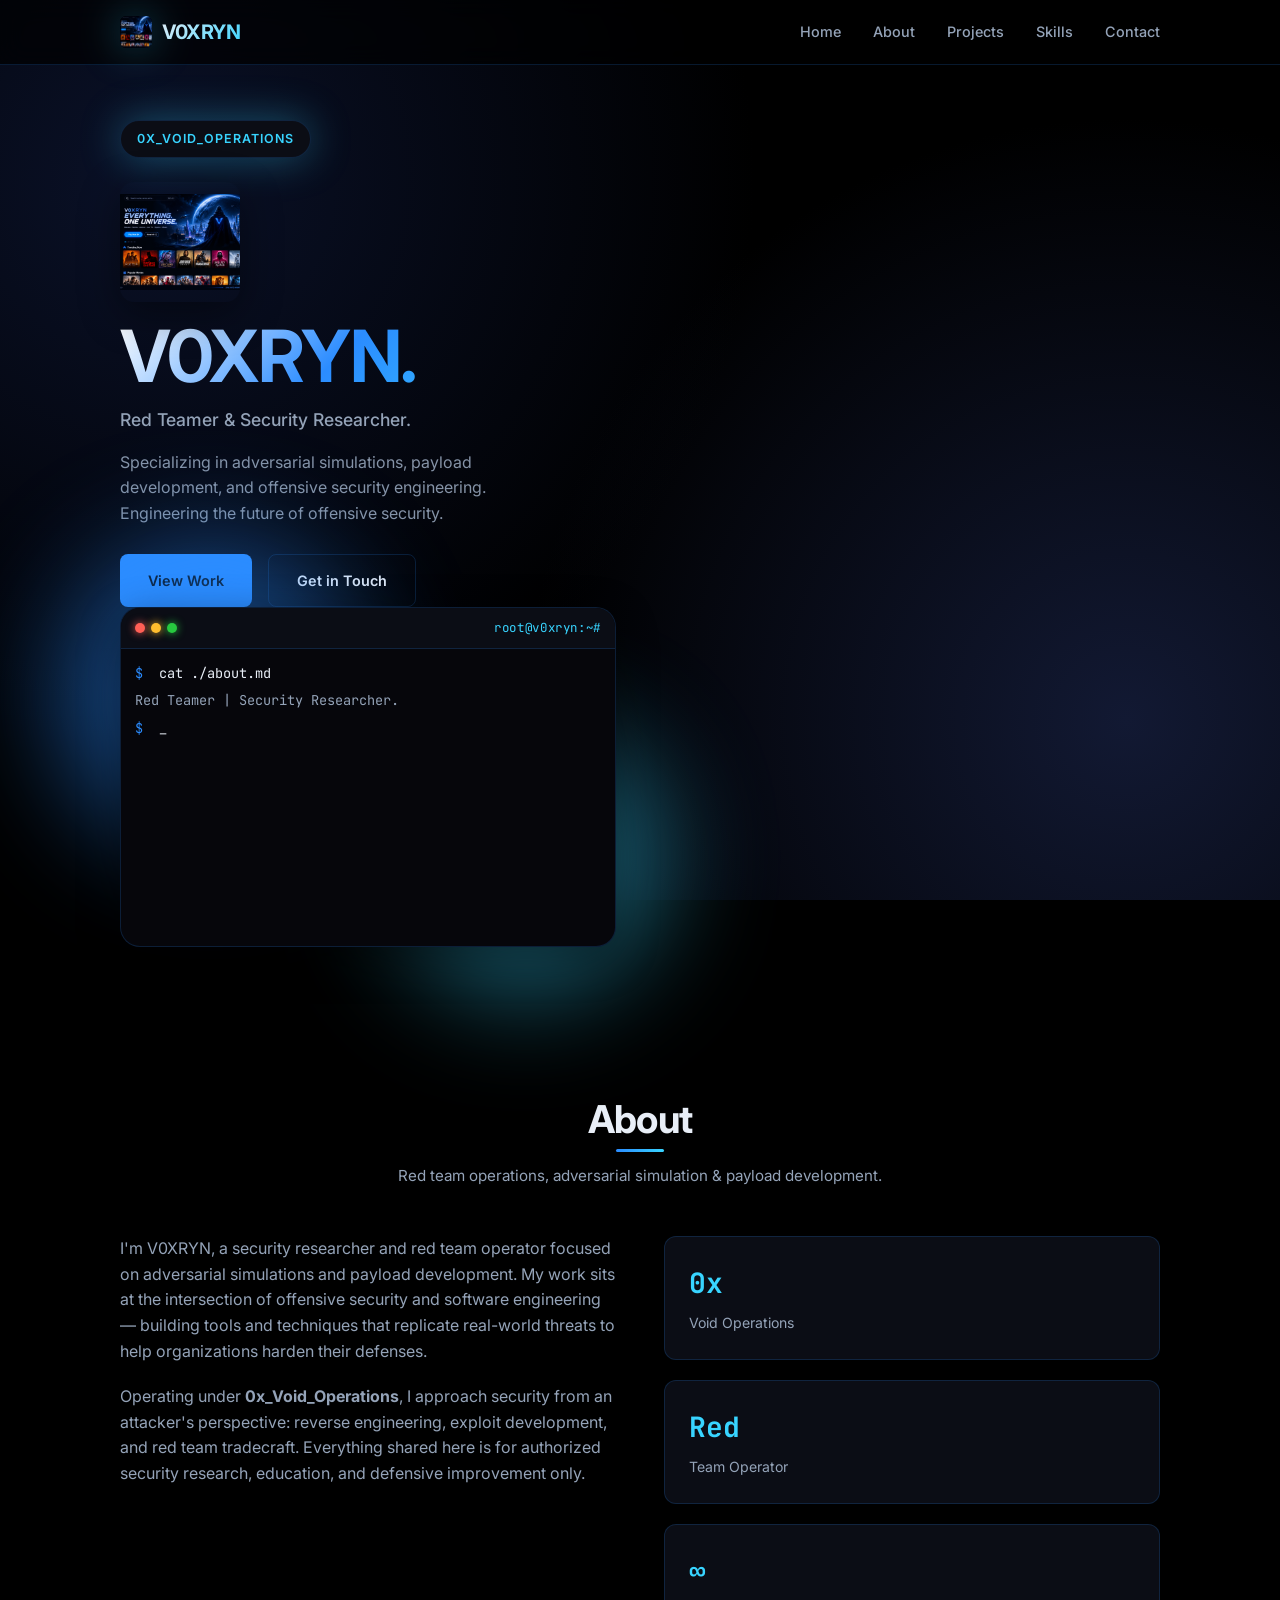
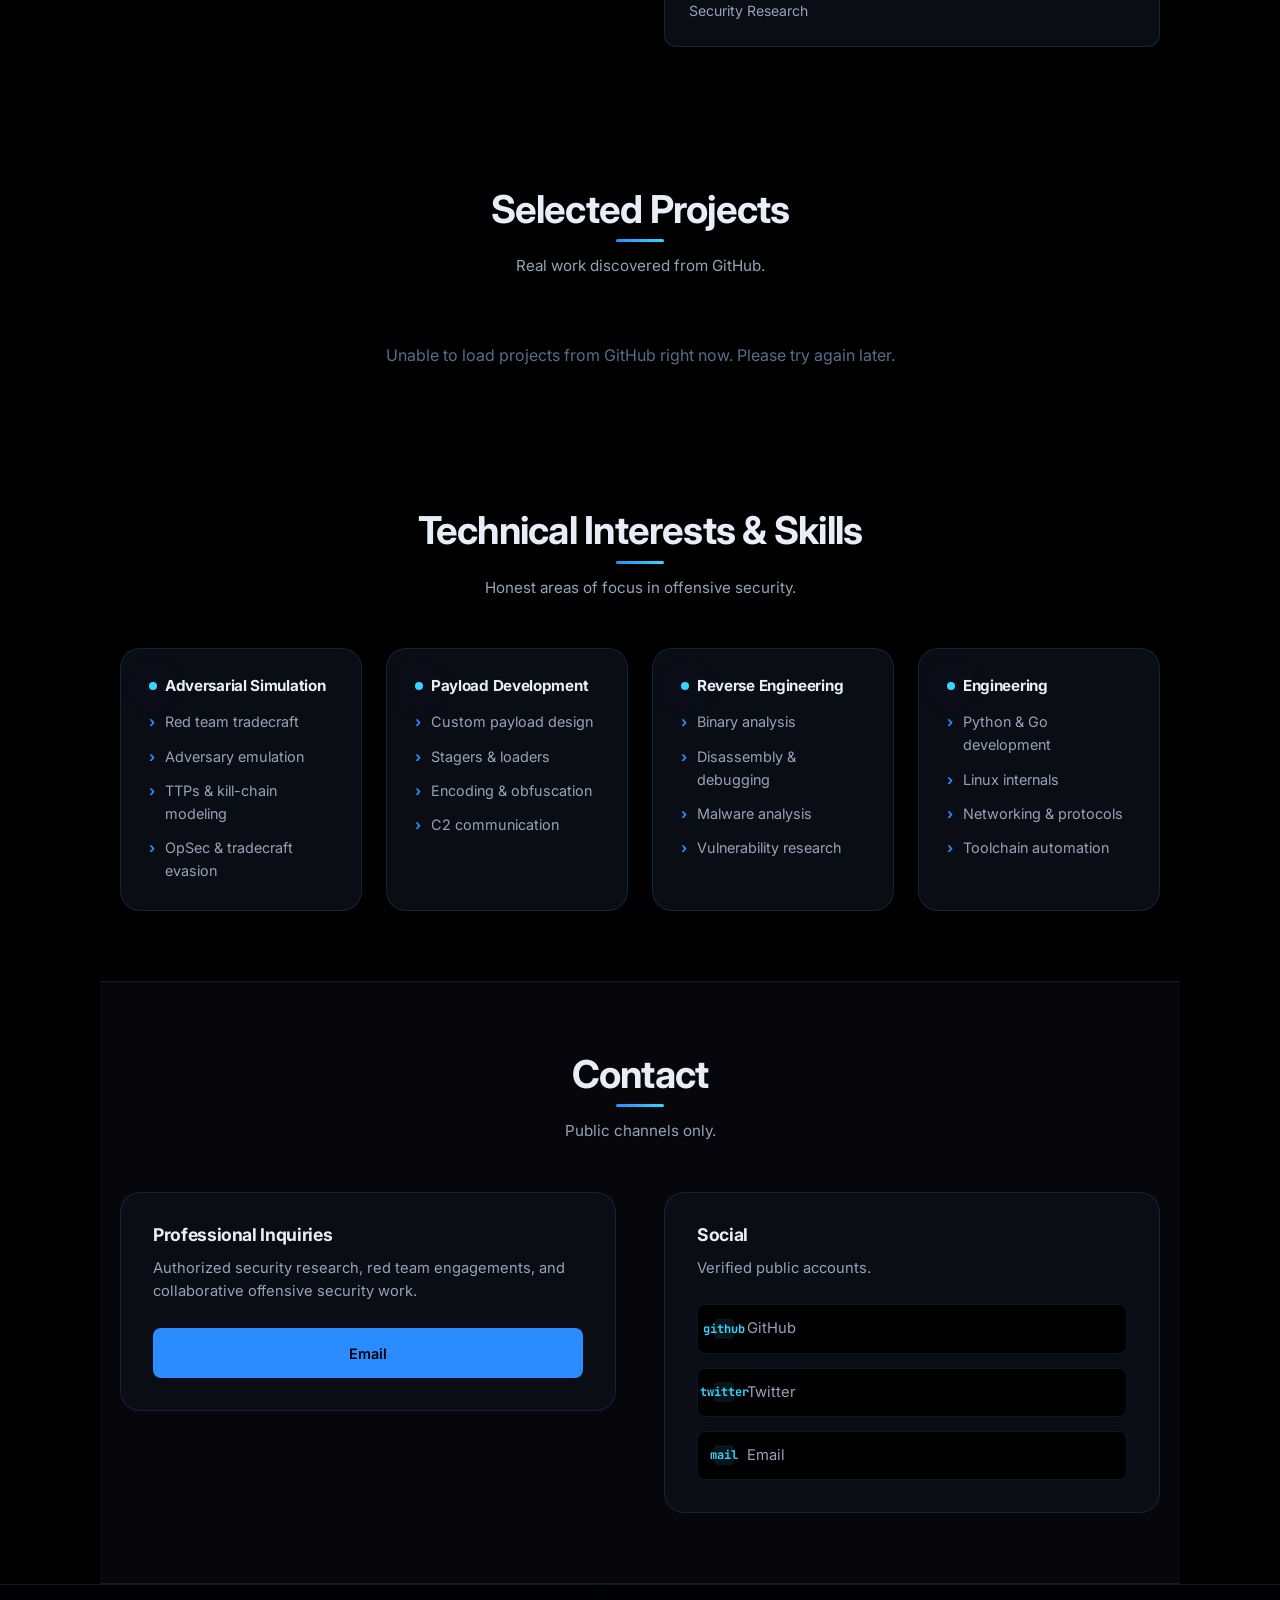
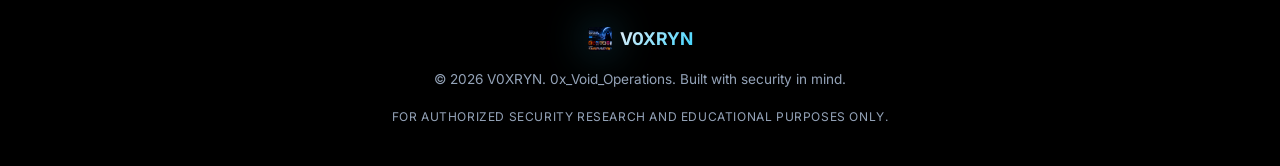
==== index.html @ 348b787f "Build V0XRYN portfolio: premium cyber-inspired personal site - Hero with V0XRYN logo, identity tagli" ====
<!DOCTYPE html>
<html lang="en">
<head>
  <meta charset="UTF-8">
  <meta name="viewport" content="width=device-width, initial-scale=1.0">
  <meta http-equiv="X-UA-Compatible" content="IE=edge">

  <title>V0XRYN | Red Team & Security Research</title>
  <meta name="description" content="V0XRYN — Red Teamer & Security Researcher. Specializing in adversarial simulations, payload development, and offensive security engineering.">
  <meta name="author" content="V0XRYN">
  <meta name="keywords" content="V0XRYN, red team, security research, adversarial simulation, payload development, offensive security, cybersecurity">

  <!-- Open Graph / Social -->
  <meta property="og:type" content="website">
  <meta property="og:url" content="https://v0xryn.github.io/">
  <meta property="og:title" content="V0XRYN | Red Team & Security Research">
  <meta property="og:description" content="Red Teamer & Security Researcher specializing in adversarial simulations, payload development, and offensive security engineering.">
  <meta property="og:image" content="https://v0xryn.github.io/assets/img/og-image.png">
  <meta property="og:image:width" content="1200">
  <meta property="og:image:height" content="630">
  <meta name="twitter:card" content="summary_large_image">
  <meta name="twitter:title" content="V0XRYN | Red Team & Security Research">
  <meta name="twitter:description" content="Red Teamer & Security Researcher specializing in adversarial simulations, payload development, and offensive security engineering.">
  <meta name="twitter:image" content="https://v0xryn.github.io/assets/img/og-image.png">

  <!-- Favicons -->
  <link rel="icon" type="image/png" sizes="32x32" href="assets/img/favicon-32x32.png">
  <link rel="icon" type="image/png" sizes="16x16" href="assets/img/favicon-16x16.png">
  <link rel="icon" type="image/png" sizes="48x48" href="assets/img/favicon-48x48.png">
  <link rel="icon" type="image/png" sizes="96x96" href="assets/img/favicon-96x96.png">
  <link rel="apple-touch-icon" sizes="180x180" href="assets/img/apple-touch-icon.png">
  <link rel="manifest" href="assets/img/site.webmanifest">

  <!-- Fonts: Inter (modern, clean) + JetBrains Mono (tech/monospace) -->
  <link rel="preconnect" href="https://fonts.googleapis.com">
  <link rel="preconnect" href="https://fonts.gstatic.com" crossorigin>
  <link href="https://fonts.googleapis.com/css2?family=Inter:wght@300;400;500;600;700&family=JetBrains+Mono:wght@400;500;700&display=swap" rel="stylesheet">

  <link rel="stylesheet" href="assets/css/style.css">
</head>
<body>

  <!-- Skip to content -->
  <a class="skip-link" href="#content">Skip to content</a>

  <!-- Navigation -->
  <nav class="nav" aria-label="Main navigation">
    <div class="nav-container">
      <a class="nav-brand" href="#" aria-label="V0XRYN home">
        <img src="assets/img/logo.png" alt="V0XRYN" class="nav-logo" width="32" height="32">
        <span class="nav-wordmark">V0XRYN</span>
      </a>
      <button class="nav-toggle" aria-expanded="false" aria-controls="nav-menu" aria-label="Toggle menu">
        <span class="nav-toggle-bar"></span>
        <span class="nav-toggle-bar"></span>
        <span class="nav-toggle-bar"></span>
      </button>
      <ul class="nav-menu" id="nav-menu">
        <li><a class="nav-link" href="#hero">Home</a></li>
        <li><a class="nav-link" href="#about">About</a></li>
        <li><a class="nav-link" href="#projects">Projects</a></li>
        <li><a class="nav-link" href="#skills">Skills</a></li>
        <li><a class="nav-link" href="#contact">Contact</a></li>
      </ul>
    </div>
  </nav>

  <main id="content">

    <!-- Hero -->
    <section class="hero" id="hero" aria-labelledby="hero-title">
      <div class="hero-container">
        <div class="hero-content">
          <div class="hero-badge" aria-live="polite">0x_Void_Operations</div>
          <div class="hero-logo">
            <img src="assets/img/logo.png" alt="V0XRYN brand mark" class="hero-logo-img" width="120" height="120">
          </div>
          <h1 class="hero-title" id="hero-title">V0XRYN.</h1>
          <p class="hero-tagline">Red Teamer &amp; Security Researcher.</p>
          <p class="hero-intro">Specializing in adversarial simulations, payload development, and offensive security engineering. Engineering the future of offensive security.</p>
          <div class="hero-cta">
            <a class="btn btn-primary" href="#projects">View Work</a>
            <a class="btn btn-ghost" href="#contact">Get in Touch</a>
          </div>
        </div>
        <div class="hero-visual">
          <div class="hero-glow hero-glow-1"></div>
          <div class="hero-glow hero-glow-2"></div>
          <div class="hero-terminal">
            <div class="terminal-header">
              <div class="terminal-dots">
                <span class="dot red"></span>
                <span class="dot yellow"></span>
                <span class="dot green"></span>
              </div>
              <div class="terminal-title">root@v0xryn:~#</div>
            </div>
            <div class="terminal-body">
              <div class="terminal-line"><span class="prompt">$</span> <span class="cmd">cat ./about.md</span></div>
              <div class="terminal-line term-type" id="terminal-type"></div>
              <div class="terminal-line"><span class="prompt">$</span> <span class="cmd cursor-blink">_</span></div>
            </div>
          </div>
        </div>
      </div>
    </section>

    <!-- About -->
    <section class="section" id="about" aria-labelledby="about-title">
      <div class="section-container">
        <div class="section-header">
          <h2 class="section-title" id="about-title">About</h2>
          <span class="section-divider"></span>
          <p class="section-sub">Red team operations, adversarial simulation & payload development.</p>
        </div>
        <div class="about-grid">
          <div class="about-text">
            <p>I'm V0XRYN, a security researcher and red team operator focused on adversarial simulations and payload development. My work sits at the intersection of offensive security and software engineering — building tools and techniques that replicate real-world threats to help organizations harden their defenses.</p>
            <p>Operating under <strong>0x_Void_Operations</strong>, I approach security from an attacker's perspective: reverse engineering, exploit development, and red team tradecraft. Everything shared here is for authorized security research, education, and defensive improvement only.</p>
          </div>
          <div class="about-stats">
            <div class="stat">
              <span class="stat-number">0x</span>
              <span class="stat-label">Void Operations</span>
            </div>
            <div class="stat">
              <span class="stat-number">Red</span>
              <span class="stat-label">Team Operator</span>
            </div>
            <div class="stat">
              <span class="stat-number">∞</span>
              <span class="stat-label">Security Research</span>
            </div>
          </div>
        </div>
      </div>
    </section>

    <!-- Projects -->
    <section class="section" id="projects" aria-labelledby="projects-title">
      <div class="section-container">
        <div class="section-header">
          <h2 class="section-title" id="projects-title">Selected Projects</h2>
          <span class="section-divider"></span>
          <p class="section-sub">Real work discovered from GitHub.</p>
        </div>
        <div class="projects-grid" id="projects-grid">
          <!-- Projects injected by JS -->
        </div>
        <p class="projects-note" id="projects-note" style="text-align:center; color:var(--text-muted); margin-top:1rem;">Loading projects from GitHub…</p>
      </div>
    </section>

    <!-- Skills -->
    <section class="section skills-section" id="skills" aria-labelledby="skills-title">
      <div class="section-container">
        <div class="section-header">
          <h2 class="section-title" id="skills-title">Technical Interests & Skills</h2>
          <span class="section-divider"></span>
          <p class="section-sub">Honest areas of focus in offensive security.</p>
        </div>
        <div class="skills-grid">
          <div class="skill-category">
            <h3 class="skill-cat-title">Adversarial Simulation</h3>
            <ul class="skill-list">
              <li>Red team tradecraft</li>
              <li>Adversary emulation</li>
              <li>TTPs &amp; kill-chain modeling</li>
              <li>OpSec &amp; tradecraft evasion</li>
            </ul>
          </div>
          <div class="skill-category">
            <h3 class="skill-cat-title">Payload Development</h3>
            <ul class="skill-list">
              <li>Custom payload design</li>
              <li>Stagers &amp; loaders</li>
              <li>Encoding &amp; obfuscation</li>
              <li>C2 communication</li>
            </ul>
          </div>
          <div class="skill-category">
            <h3 class="skill-cat-title">Reverse Engineering</h3>
            <ul class="skill-list">
              <li>Binary analysis</li>
              <li>Disassembly &amp; debugging</li>
              <li>Malware analysis</li>
              <li>Vulnerability research</li>
            </ul>
          </div>
          <div class="skill-category">
            <h3 class="skill-cat-title">Engineering</h3>
            <ul class="skill-list">
              <li>Python &amp; Go development</li>
              <li>Linux internals</li>
              <li>Networking &amp; protocols</li>
              <li>Toolchain automation</li>
            </ul>
          </div>
        </div>
      </div>
    </section>

    <!-- Contact -->
    <section class="section contact-section" id="contact" aria-labelledby="contact-title">
      <div class="section-container">
        <div class="section-header">
          <h2 class="section-title" id="contact-title">Contact</h2>
          <span class="section-divider"></span>
          <p class="section-sub">Public channels only.</p>
        </div>
        <div class="contact-grid">
          <div class="contact-card">
            <h3 class="contact-card-title">Professional Inquiries</h3>
            <p class="contact-card-text">Authorized security research, red team engagements, and collaborative offensive security work.</p>
            <a class="btn btn-primary contact-btn" href="mailto:v0xryn.null@gmail.com">Email</a>
          </div>
          <div class="contact-card">
            <h3 class="contact-card-title">Social</h3>
            <p class="contact-card-text">Verified public accounts.</p>
            <div class="social-links">
              <a class="social-link" href="https://github.com/V0XRYN" target="_blank" rel="noopener noreferrer" aria-label="GitHub">
                <span class="social-icon">github</span> GitHub
              </a>
              <a class="social-link" href="https://twitter.com/V0XRYN" target="_blank" rel="noopener noreferrer" aria-label="Twitter">
                <span class="social-icon">twitter</span> Twitter
              </a>
              <a class="social-link" href="mailto:v0xryn.null@gmail.com" aria-label="Email">
                <span class="social-icon">mail</span> Email
              </a>
            </div>
          </div>
        </div>
      </div>
    </section>

  </main>

  <footer class="footer" aria-label="Footer">
    <div class="footer-container">
      <div class="footer-brand">
        <img src="assets/img/logo.png" alt="V0XRYN" class="footer-logo" width="24" height="24">
        <span class="footer-wordmark">V0XRYN</span>
      </div>
      <p class="footer-copy">© <span id="year"></span> V0XRYN. 0x_Void_Operations. Built with security in mind.</p>
      <p class="footer-disclaimer" style="font-size:0.75rem; color:var(--text-muted);">For authorized security research and educational purposes only.</p>
    </div>
  </footer>

  <script src="assets/js/main.js"></script>
</body>
</html>
---- assets/css/style.css ----
/* ==========================================================================
   V0XRYN — Portfolio Styles
   Premium cyber-inspired aesthetic
   Palette: #000000, deep navy, #2B8CFF, #38D4FF
   ========================================================================== */

:root {
  --bg: #000000;
  --bg-elevated: #06060b;
  --bg-surface: #0b0d15;
  --navy: #0a1128;
  --navy-light: #121933;
  --blue: #2B8CFF;
  --cyan: #38D4FF;
  --cyan-glow: rgba(56, 212, 255, 0.35);
  --blue-glow: rgba(43, 140, 255, 0.35);
  --text: #e8eef7;
  --text-muted: #94a3b8;
  --text-dim: #5b6b88;
  --border: rgba(43, 140, 255, 0.18);
  --border-dim: rgba(43, 140, 255, 0.08);
  --radius: 12px;
  --radius-lg: 20px;
  --shadow-sm: 0 4px 20px rgba(0,0,0,0.35);
  --shadow-md: 0 12px 40px rgba(0,0,0,0.45);
  --shadow-glow: 0 0 40px var(--cyan-glow);
  --transition: 300ms cubic-bezier(0.23, 1, 0.32, 1);
  --transition-fast: 150ms cubic-bezier(0.23, 1, 0.32, 1);
  --max-width: 1080px;
}

* {
  box-sizing: border-box;
  margin: 0;
  padding: 0;
}

html {
  scroll-behavior: smooth;
  scroll-padding-top: 72px;
}

body {
  background: var(--bg);
  color: var(--text);
  font-family: "Inter", system-ui, -apple-system, sans-serif;
  line-height: 1.6;
  overflow-x: hidden;
  -webkit-font-smoothing: antialiased;
  -moz-osx-font-smoothing: grayscale;
}

/* Skip link */
.skip-link {
  position: absolute;
  top: -10000px;
  left: 0;
  background: var(--blue);
  color: #000;
  padding: 0.5rem 1rem;
  z-index: 9999;
  border-radius: 4px;
  font-weight: 600;
  text-decoration: none;
}
.skip-link:focus {
  top: 1rem;
}

/* Background ambience */
body::before {
  content: "";
  position: fixed;
  inset: 0;
  background: radial-gradient(circle at 12% 20%, var(--navy) 0%, transparent 45%),
              radial-gradient(circle at 88% 80%, var(--navy-light) 0%, transparent 45%);
  z-index: -2;
}

.grid-bg {
  position: fixed;
  inset: 0;
  background-image:
    linear-gradient(var(--border-dim) 1px, transparent 1px),
    linear-gradient(90deg, var(--border-dim) 1px, transparent 1px);
  background-size: 40px 40px;
  opacity: 0.35;
  z-index: -1;
  pointer-events: none;
}

/* Typography */
h1, h2, h3, h4 {
  font-family: "Inter", system-ui, sans-serif;
  font-weight: 700;
  letter-spacing: -0.02em;
  line-height: 1.15;
}

.mono {
  font-family: "JetBrains Mono", ui-monospace, SFMono-Regular, monospace;
}

/* Navigation */
.nav {
  position: fixed;
  top: 0;
  left: 0;
  right: 0;
  z-index: 50;
  background: rgba(0, 0, 0, 0.7);
  backdrop-filter: blur(12px);
  border-bottom: 1px solid var(--border);
}

.nav-container {
  max-width: var(--max-width);
  margin: 0 auto;
  padding: 0 1.25rem;
  display: flex;
  align-items: center;
  justify-content: space-between;
  height: 64px;
}

.nav-brand {
  display: flex;
  align-items: center;
  gap: 0.6rem;
  text-decoration: none;
  color: var(--text);
  font-weight: 700;
  font-size: 1.25rem;
  letter-spacing: -0.03em;
}

.nav-logo {
  width: 32px;
  height: 32px;
  border-radius: 6px;
  box-shadow: var(--shadow-glow);
}

.nav-wordmark {
  background: linear-gradient(135deg, var(--text), var(--cyan));
  -webkit-background-clip: text;
  -webkit-text-fill-color: transparent;
}

.nav-menu {
  display: flex;
  gap: 2rem;
  list-style: none;
}

.nav-link {
  color: var(--text-muted);
  text-decoration: none;
  font-size: 0.9rem;
  font-weight: 500;
  transition: color var(--transition-fast);
  position: relative;
}

.nav-link::after {
  content: "";
  position: absolute;
  bottom: -6px;
  left: 0;
  width: 0;
  height: 2px;
  background: var(--cyan);
  transition: width var(--transition);
  border-radius: 2px;
}

.nav-link:hover {
  color: var(--cyan);
}

.nav-link:hover::after {
  width: 100%;
}

.nav-toggle {
  display: none;
  flex-direction: column;
  gap: 5px;
  background: none;
  border: none;
  cursor: pointer;
  padding: 0.4rem;
}

.nav-toggle-bar {
  width: 22px;
  height: 2px;
  background: var(--text);
  border-radius: 2px;
  transition: transform var(--transition-fast), opacity var(--transition-fast);
}

/* Hero */
.hero {
  position: relative;
  padding: 120px 1.25rem 80px;
  max-width: var(--max-width);
  margin: 0 auto;
  display: grid;
  grid-template-columns: 1fr 1fr;
  gap: 3rem;
  align-items: center;
}

.hero-badge {
  display: inline-flex;
  align-items: center;
  gap: 0.5rem;
  padding: 0.5rem 1rem;
  background: var(--bg-surface);
  border: 1px solid var(--border);
  border-radius: 999px;
  color: var(--cyan);
  font-size: 0.78rem;
  font-weight: 600;
  letter-spacing: 0.08em;
  text-transform: uppercase;
  margin-bottom: 1.5rem;
  box-shadow: var(--shadow-glow);
}

.hero-logo {
  width: 120px;
  height: 120px;
  margin-bottom: 1rem;
}

.hero-logo-img {
  width: 100%;
  height: 100%;
  object-fit: contain;
  border-radius: 14px;
  box-shadow: var(--shadow-md);
}

.hero-title {
  font-size: clamp(2.6rem, 5vw + 1rem, 4.5rem);
  color: var(--text);
  margin-bottom: 0.75rem;
  background: linear-gradient(135deg, #fff 0%, var(--blue) 45%, var(--cyan) 100%);
  -webkit-background-clip: text;
  -webkit-text-fill-color: transparent;
  line-height: 1.05;
}

.hero-tagline {
  font-size: 1.1rem;
  color: var(--text-muted);
  margin-bottom: 1rem;
  font-weight: 500;
}

.hero-intro {
  font-size: 1rem;
  color: var(--text-muted);
  max-width: 420px;
  margin-bottom: 1.75rem;
  opacity: 0.9;
}

.hero-cta {
  display: flex;
  gap: 1rem;
  flex-wrap: wrap;
}

.btn {
  display: inline-flex;
  align-items: center;
  justify-content: center;
  padding: 0.85rem 1.75rem;
  border-radius: 8px;
  font-weight: 600;
  font-size: 0.9rem;
  text-decoration: none;
  transition: transform var(--transition-fast), box-shadow var(--transition-fast), background var(--transition-fast);
  cursor: pointer;
  border: none;
  font-family: inherit;
}

.btn-primary {
  background: var(--blue);
  color: #000;
  box-shadow: var(--blue-glow);
}

.btn-primary:hover {
  background: #4da6ff;
  box-shadow: 0 0 30px var(--blue-glow);
  transform: translateY(-1px);
}

.btn-ghost {
  background: transparent;
  color: var(--text);
  border: 1px solid var(--border);
}

.btn-ghost:hover {
  background: var(--bg-surface);
  border-color: var(--cyan);
  color: var(--cyan);
}

/* Hero visual / terminal */
.hero-visual {
  position: relative;
  height: 340px;
  display: flex;
  align-items: center;
  justify-content: center;
}

.hero-glow {
  position: absolute;
  border-radius: 50%;
  filter: blur(60px);
  opacity: 0.55;
  animation: pulse-glow 6s ease-in-out infinite;
}

.hero-glow-1 {
  width: 300px;
  height: 300px;
  background: var(--blue);
  top: -60px;
  left: -60px;
  animation-delay: 0s;
}

.hero-glow-2 {
  width: 260px;
  height: 260px;
  background: var(--cyan);
  bottom: -40px;
  right: -40px;
  animation-delay: 2s;
}

.hero-terminal {
  width: 100%;
  height: 100%;
  background: var(--bg-elevated);
  border: 1px solid var(--border);
  border-radius: var(--radius-lg);
  box-shadow: var(--shadow-md);
  overflow: hidden;
  position: relative;
  z-index: 1;
}

.terminal-header {
  display: flex;
  align-items: center;
  gap: 8px;
  padding: 10px 14px;
  background: var(--bg-surface);
  border-bottom: 1px solid var(--border);
}

.terminal-dots {
  display: flex;
  gap: 6px;
}

.terminal-dots .dot {
  width: 10px;
  height: 10px;
  border-radius: 50%;
}

.terminal-dots .red { background: #ff5f56; box-shadow: 0 0 8px #ff5f56; }
.terminal-dots .yellow { background: #ffbd2e; box-shadow: 0 0 8px #ffbd2e; }
.terminal-dots .green { background: #27c93f; box-shadow: 0 0 8px #27c93f; }

.terminal-title {
  margin-left: auto;
  font-family: "JetBrains Mono", monospace;
  font-size: 0.78rem;
  color: var(--cyan);
  letter-spacing: 0.05em;
}

.terminal-body {
  padding: 14px;
  font-family: "JetBrains Mono", monospace;
  font-size: 0.85rem;
  color: var(--text-muted);
  height: calc(100% - 42px);
  overflow: hidden;
}

.terminal-line {
  margin-bottom: 6px;
}

.terminal-line .prompt {
  color: var(--blue);
  margin-right: 8px;
}

.terminal-line .cmd {
  color: var(--text);
}

.cursor-blink {
  display: inline-block;
  animation: blink 1s step-end infinite;
}

/* Sections */
.section {
  padding: 70px 1.25rem;
  max-width: var(--max-width);
  margin: 0 auto;
}

.section-header {
  text-align: center;
  margin-bottom: 3rem;
}

.section-title {
  font-size: clamp(1.75rem, 3vw, 2.5rem);
  color: var(--text);
  margin-bottom: 0.5rem;
}

.section-divider {
  display: block;
  width: 48px;
  height: 3px;
  background: linear-gradient(90deg, var(--blue), var(--cyan));
  border-radius: 2px;
  margin: 0 auto 0.75rem;
}

.section-sub {
  color: var(--text-muted);
  font-size: 0.95rem;
}

/* About */
.about-grid {
  display: grid;
  grid-template-columns: 1fr 1fr;
  gap: 3rem;
  align-items: start;
}

.about-text p {
  color: var(--text-muted);
  margin-bottom: 1.25rem;
  font-size: 1rem;
}

.about-text p:last-child {
  margin-bottom: 0;
}

.about-stats {
  display: flex;
  flex-direction: column;
  gap: 1.25rem;
}

.stat {
  background: var(--bg-surface);
  border: 1px solid var(--border);
  border-radius: var(--radius);
  padding: 1.5rem;
  display: flex;
  flex-direction: column;
  gap: 0.4rem;
  transition: transform var(--transition-fast), border-color var(--transition-fast);
}

.stat:hover {
  border-color: var(--cyan);
  transform: translateY(-2px);
}

.stat-number {
  font-family: "JetBrains Mono", monospace;
  font-size: 1.75rem;
  font-weight: 700;
  color: var(--cyan);
}

.stat-label {
  color: var(--text-muted);
  font-size: 0.88rem;
}

/* Projects */
.projects-grid {
  display: grid;
  grid-template-columns: repeat(auto-fit, minmax(280px, 1fr));
  gap: 1.75rem;
}

.project-card {
  background: var(--bg-surface);
  border: 1px solid var(--border);
  border-radius: var(--radius-lg);
  padding: 1.75rem;
  transition: transform var(--transition), border-color var(--transition), box-shadow var(--transition);
}

.project-card:hover {
  border-color: var(--cyan);
  box-shadow: var(--shadow-glow);
  transform: translateY(-4px);
}

.project-badge {
  display: inline-block;
  padding: 0.35rem 0.85rem;
  background: var(--navy-light);
  border: 1px solid var(--border);
  border-radius: 999px;
  font-size: 0.72rem;
  font-weight: 600;
  color: var(--blue);
  text-transform: uppercase;
  letter-spacing: 0.05em;
  margin-bottom: 1rem;
}

.project-title {
  font-size: 1.1rem;
  color: var(--text);
  margin-bottom: 0.6rem;
}

.project-desc {
  color: var(--text-muted);
  font-size: 0.92rem;
  margin-bottom: 1rem;
  line-height: 1.55;
}

.project-meta {
  display: flex;
  justify-content: space-between;
  align-items: flex-start;
  gap: 1rem;
  flex-wrap: wrap;
}

.project-lang {
  font-family: "JetBrains Mono", monospace;
  font-size: 0.78rem;
  color: var(--text-dim);
}

.project-link {
  color: var(--cyan);
  text-decoration: none;
  font-size: 0.82rem;
  font-weight: 600;
  display: inline-flex;
  align-items: center;
  gap: 0.4rem;
}

.project-link:hover {
  text-decoration: underline;
}

/* Skills */
.skills-grid {
  display: grid;
  grid-template-columns: repeat(auto-fit, minmax(220px, 1fr));
  gap: 1.5rem;
}

.skill-category {
  background: var(--bg-surface);
  border: 1px solid var(--border);
  border-radius: var(--radius-lg);
  padding: 1.75rem;
}

.skill-cat-title {
  font-size: 0.95rem;
  color: var(--text);
  margin-bottom: 1rem;
  display: flex;
  align-items: center;
  gap: 0.5rem;
}

.skill-cat-title::before {
  content: "";
  width: 8px;
  height: 8px;
  background: var(--cyan);
  border-radius: 50%;
  box-shadow: var(--shadow-glow);
}

.skill-list {
  list-style: none;
  display: flex;
  flex-direction: column;
  gap: 0.7rem;
}

.skill-list li {
  color: var(--text-muted);
  font-size: 0.9rem;
  padding-left: 1rem;
  position: relative;
}

.skill-list li::before {
  content: "›";
  position: absolute;
  left: 0;
  color: var(--blue);
  font-weight: 700;
}

/* Contact */
.contact-section {
  background: var(--bg-elevated);
  border-top: 1px solid var(--border);
  border-bottom: 1px solid var(--border);
}

.contact-grid {
  display: grid;
  grid-template-columns: 1fr 1fr;
  gap: 3rem;
  align-items: start;
}

.contact-card {
  background: var(--bg-surface);
  border: 1px solid var(--border);
  border-radius: var(--radius-lg);
  padding: 2rem;
}

.contact-card-title {
  font-size: 1.1rem;
  color: var(--text);
  margin-bottom: 0.75rem;
}

.contact-card-text {
  color: var(--text-muted);
  font-size: 0.92rem;
  margin-bottom: 1.5rem;
}

.contact-btn {
  width: 100%;
}

.social-links {
  display: flex;
  flex-direction: column;
  gap: 0.85rem;
}

.social-link {
  display: flex;
  align-items: center;
  gap: 0.8rem;
  color: var(--text-muted);
  text-decoration: none;
  font-size: 0.92rem;
  padding: 0.75rem 1rem;
  background: var(--bg);
  border: 1px solid var(--border);
  border-radius: 8px;
  transition: all var(--transition-fast);
}

.social-link:hover {
  background: var(--blue-glow);
  border-color: var(--blue);
  color: var(--text);
  transform: translateX(4px);
}

.social-icon {
  width: 20px;
  height: 20px;
  font-family: "JetBrains Mono", monospace;
  font-size: 0.75rem;
  font-weight: 700;
  color: var(--cyan);
  display: flex;
  align-items: center;
  justify-content: center;
  border-radius: 4px;
  background: rgba(56, 212, 255, 0.1);
}

/* Footer */
.footer {
  padding: 40px 1.25rem;
  border-top: 1px solid var(--border);
  background: var(--bg);
}

.footer-container {
  max-width: var(--max-width);
  margin: 0 auto;
  display: flex;
  flex-direction: column;
  align-items: center;
  gap: 1rem;
  text-align: center;
}

.footer-brand {
  display: flex;
  align-items: center;
  gap: 0.5rem;
  text-decoration: none;
  font-weight: 700;
  font-size: 1.1rem;
}

.footer-logo {
  width: 24px;
  height: 24px;
  border-radius: 4px;
  box-shadow: var(--shadow-glow);
}

.footer-wordmark {
  background: linear-gradient(135deg, var(--text), var(--cyan));
  -webkit-background-clip: text;
  -webkit-text-fill-color: transparent;
}

.footer-copy {
  color: var(--text-muted);
  font-size: 0.85rem;
}

.footer-disclaimer {
  color: var(--text-dim);
  font-size: 0.7rem;
  letter-spacing: 0.05em;
  text-transform: uppercase;
}

/* Animations */
@keyframes pulse-glow {
  0%, 100% { transform: scale(1); opacity: 0.5; }
  50% { transform: scale(1.15); opacity: 0.75; }
}

@keyframes blink {
  0%, 100% { opacity: 1; }
  50% { opacity: 0; }
}

/* Reveal on scroll */
.reveal {
  opacity: 0;
  transform: translateY(24px);
  transition: opacity 0.7s ease, transform 0.7s ease;
}

.reveal.visible {
  opacity: 1;
  transform: translateY(0);
}

/* Mobile */
@media (max-width: 768px) {
  .nav-menu {
    position: fixed;
    top: 64px;
    left: 0;
    right: 0;
    background: rgba(0, 0, 0, 0.95);
    backdrop-filter: blur(16px);
    flex-direction: column;
    padding: 1.5rem;
    gap: 1.25rem;
    border-bottom: 1px solid var(--border);
    transform: translateY(-100%);
    opacity: 0;
    visibility: hidden;
    transition: transform var(--transition), opacity var(--transition), visibility var(--transition);
  }

  .nav-menu.open {
    transform: translateY(0);
    opacity: 1;
    visibility: visible;
  }

  .nav-toggle {
    display: flex;
  }

  .hero {
    grid-template-columns: 1fr;
    padding-top: 100px;
    gap: 2rem;
    text-align: center;
  }

  .hero-intro {
    max-width: none;
    margin: 0 auto 1.75rem;
  }

  .hero-cta {
    justify-content: center;
  }

  .hero-visual {
    height: 280px;
  }

  .about-grid,
  .contact-grid {
    grid-template-columns: 1fr;
  }

  .section {
    padding: 55px 1.25rem;
  }
}

@media (max-width: 480px) {
  .hero-title {
    font-size: 2.2rem;
  }
  .nav-container {
    padding: 0 1rem;
  }
}
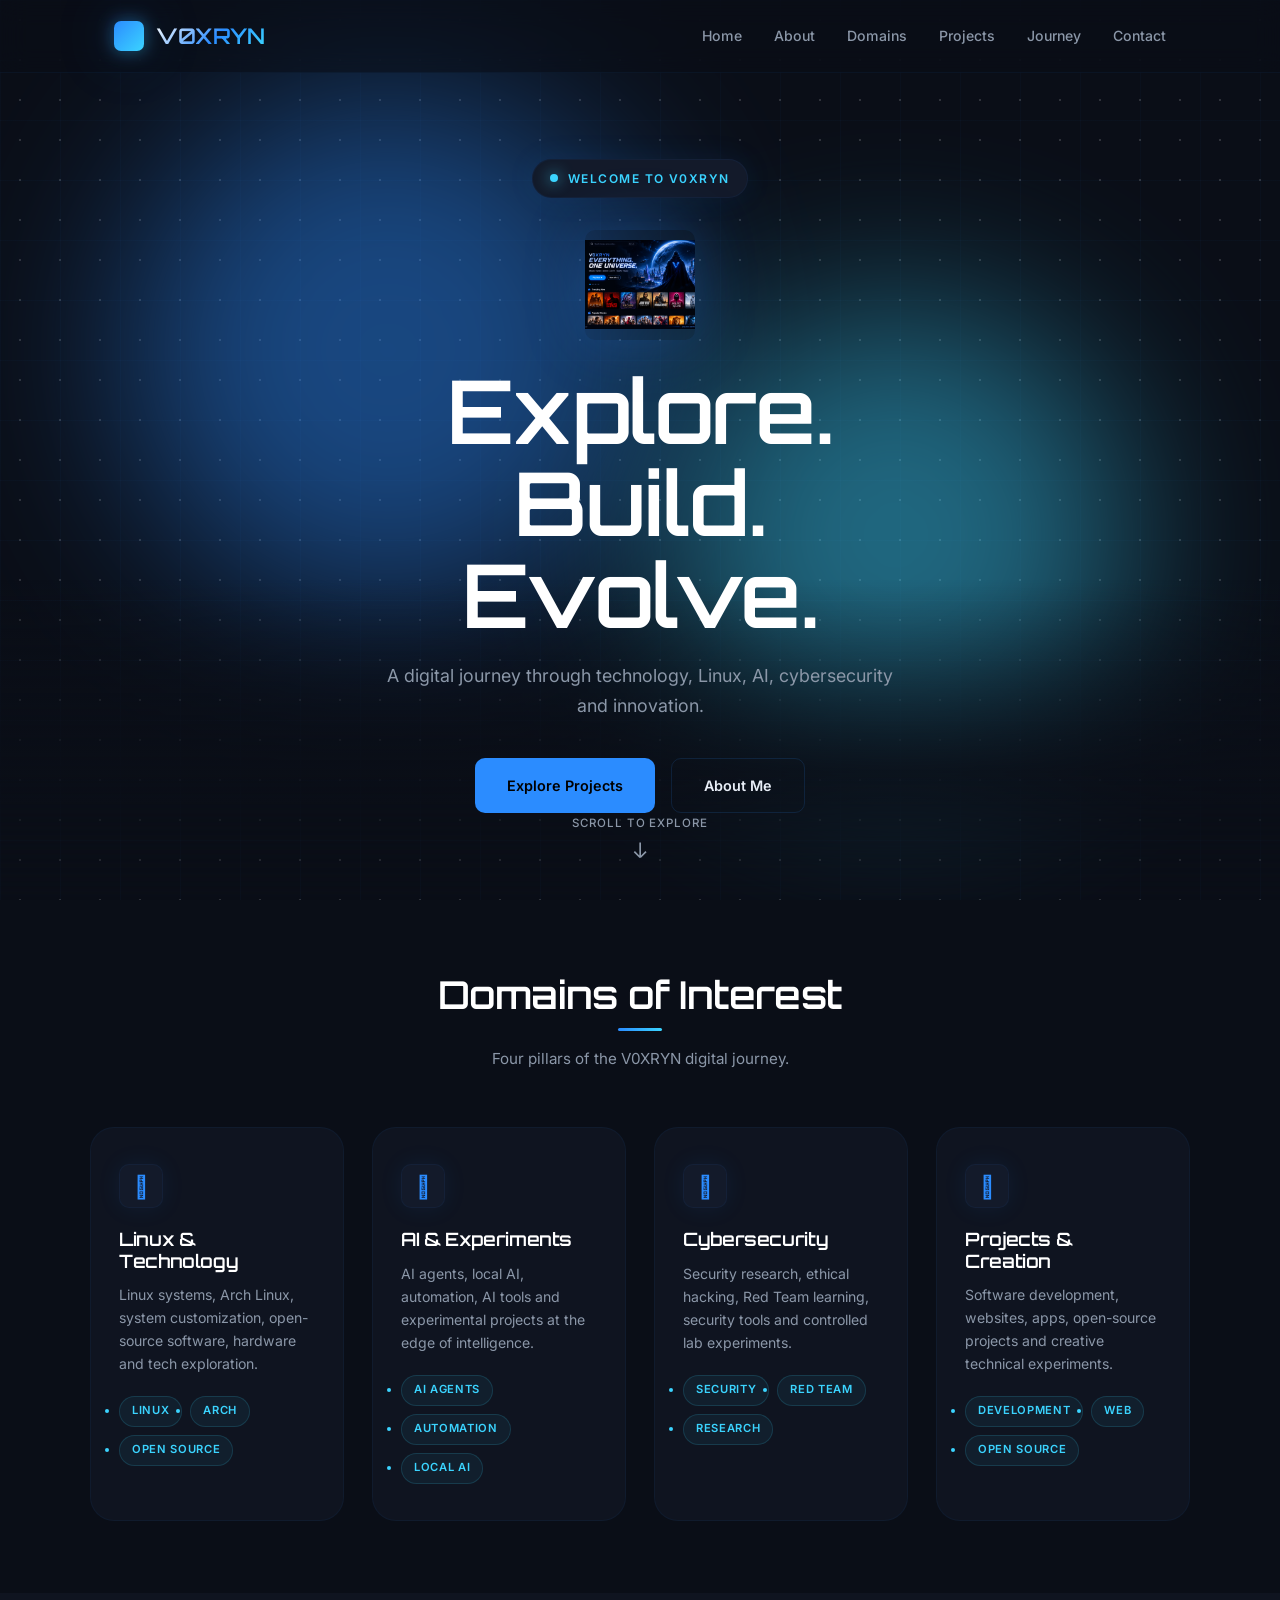
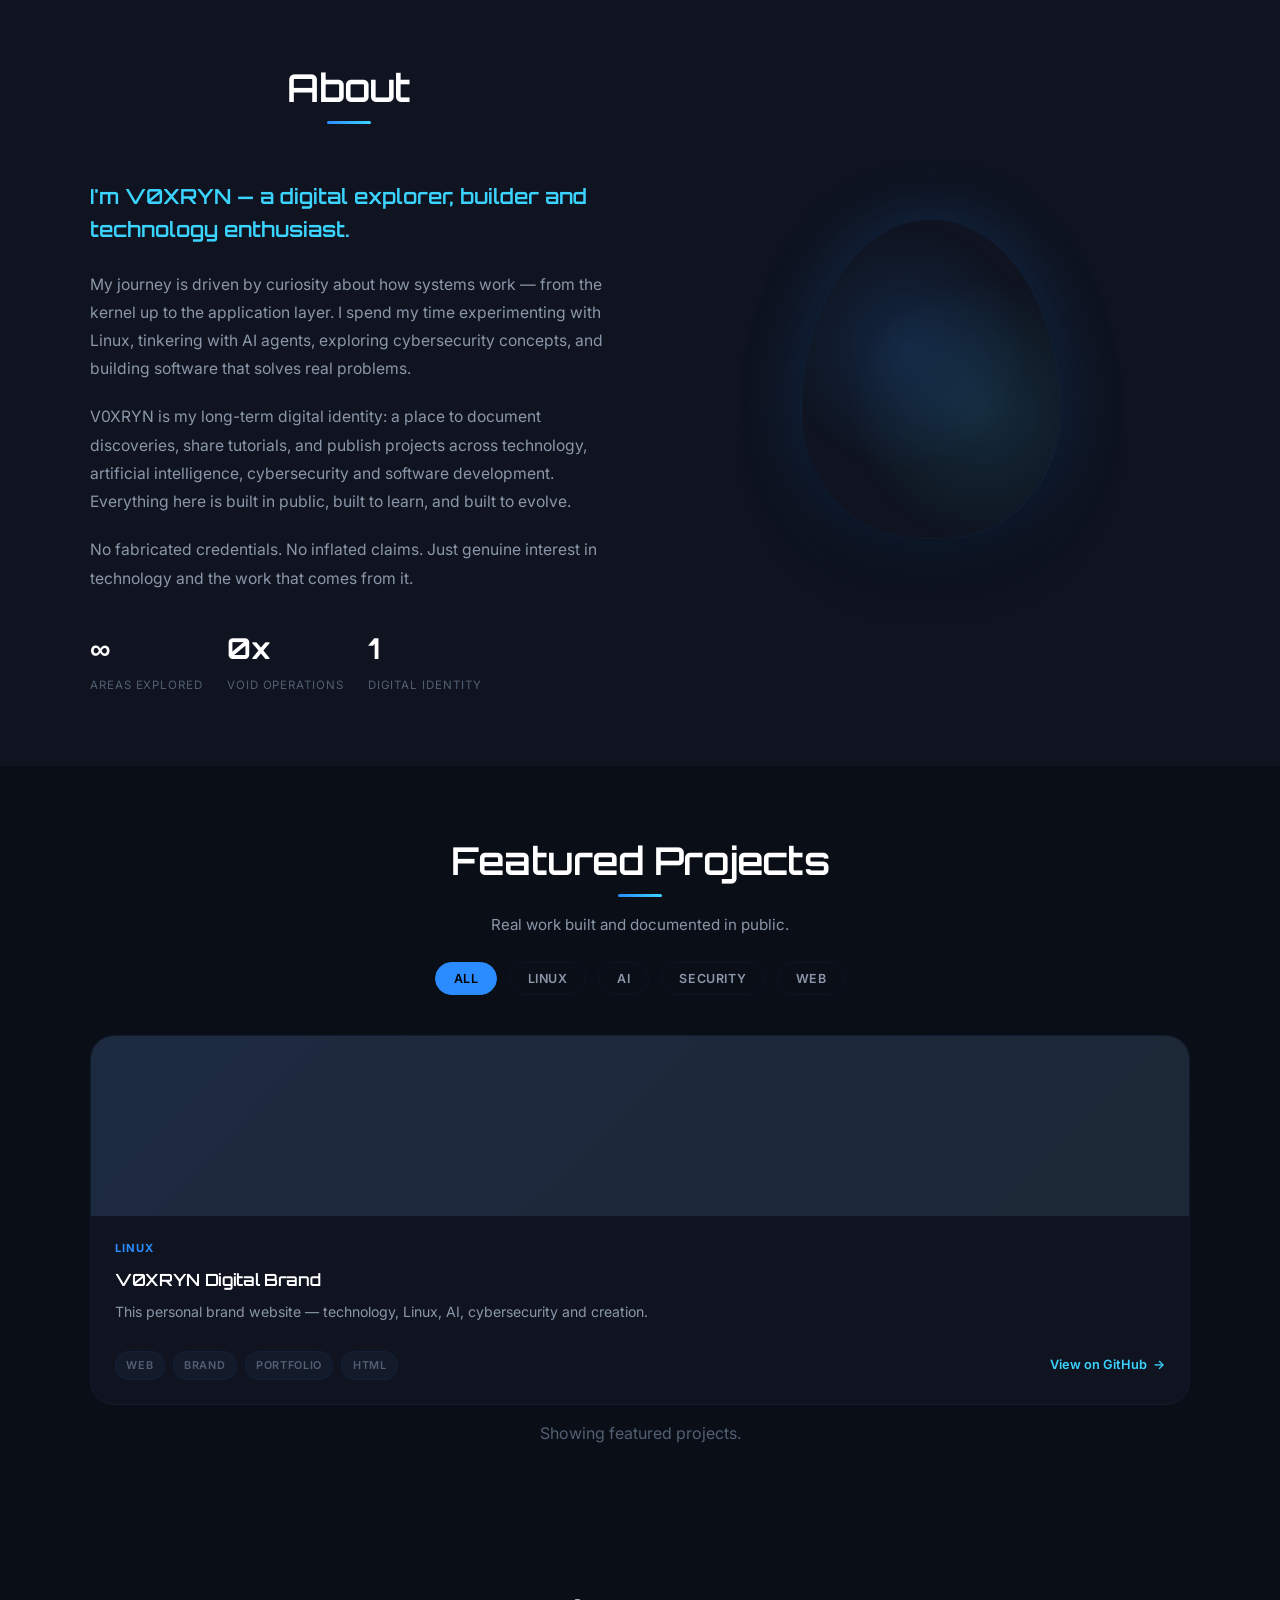
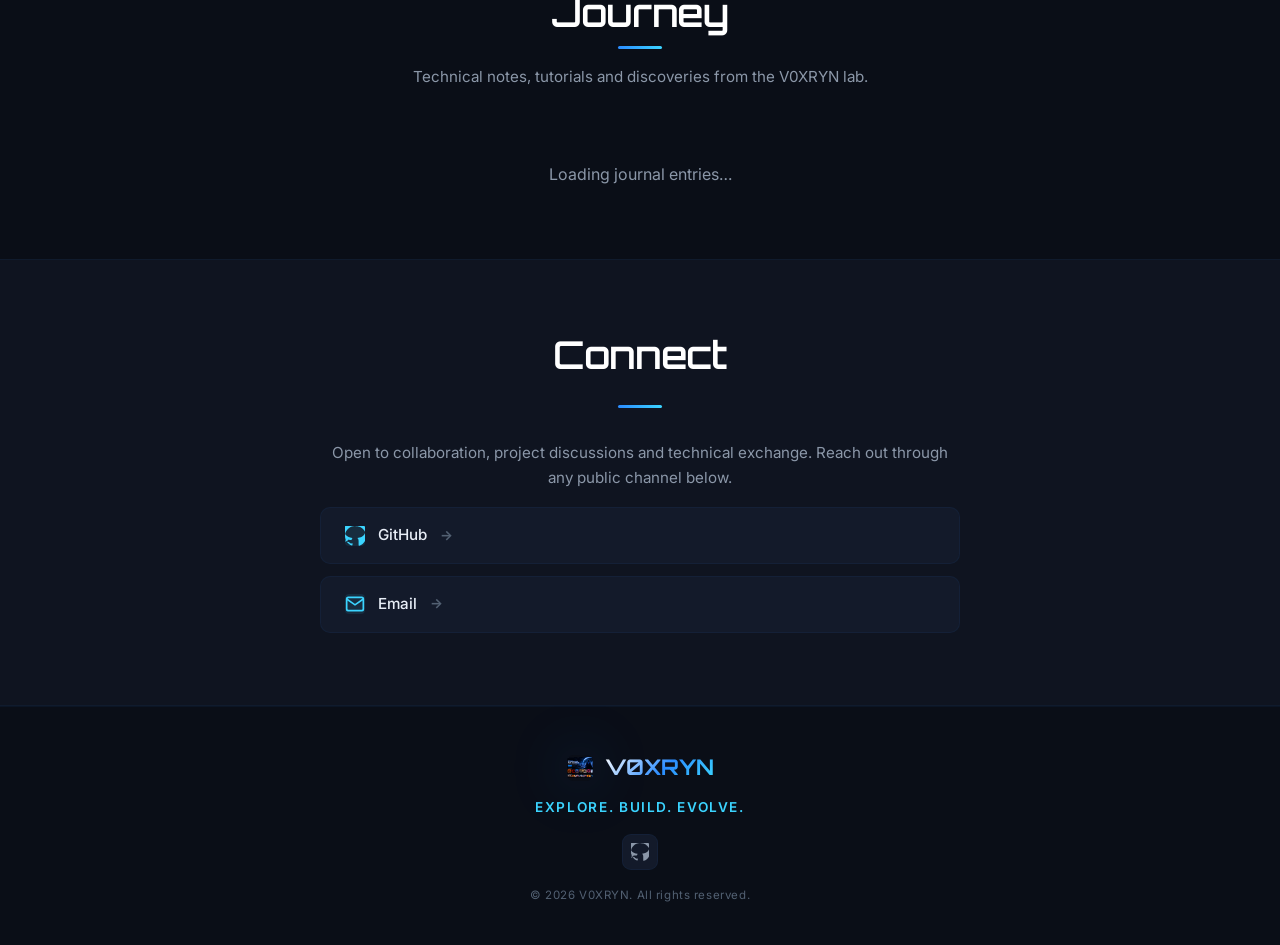
==== commit b1866f2a: "Transform V0XRYN site into full digital brand - New design system: electric blue (#2B8CFF), cyan (#3" ====
--- a/index.html
+++ b/index.html
@@ -5,22 +5,22 @@
   <meta name="viewport" content="width=device-width, initial-scale=1.0">
   <meta http-equiv="X-UA-Compatible" content="IE=edge">
 
-  <title>V0XRYN | Red Team & Security Research</title>
-  <meta name="description" content="V0XRYN — Red Teamer & Security Researcher. Specializing in adversarial simulations, payload development, and offensive security engineering.">
+  <title>V0XRYN — Explore. Build. Evolve.</title>
+  <meta name="description" content="V0XRYN — A digital journey through technology, Linux, AI, cybersecurity and innovation. Explore. Build. Evolve.">
   <meta name="author" content="V0XRYN">
-  <meta name="keywords" content="V0XRYN, red team, security research, adversarial simulation, payload development, offensive security, cybersecurity">
+  <meta name="keywords" content="V0XRYN, technology, Linux, artificial intelligence, cybersecurity, software development, digital brand">
 
   <!-- Open Graph / Social -->
   <meta property="og:type" content="website">
   <meta property="og:url" content="https://v0xryn.github.io/">
-  <meta property="og:title" content="V0XRYN | Red Team & Security Research">
-  <meta property="og:description" content="Red Teamer & Security Researcher specializing in adversarial simulations, payload development, and offensive security engineering.">
+  <meta property="og:title" content="V0XRYN — Explore. Build. Evolve.">
+  <meta property="og:description" content="A digital journey through technology, Linux, AI, cybersecurity and innovation.">
   <meta property="og:image" content="https://v0xryn.github.io/assets/img/og-image.png">
   <meta property="og:image:width" content="1200">
   <meta property="og:image:height" content="630">
   <meta name="twitter:card" content="summary_large_image">
-  <meta name="twitter:title" content="V0XRYN | Red Team & Security Research">
-  <meta name="twitter:description" content="Red Teamer & Security Researcher specializing in adversarial simulations, payload development, and offensive security engineering.">
+  <meta name="twitter:title" content="V0XRYN — Explore. Build. Evolve.">
+  <meta name="twitter:description" content="A digital journey through technology, Linux, AI, cybersecurity and innovation.">
   <meta name="twitter:image" content="https://v0xryn.github.io/assets/img/og-image.png">
 
   <!-- Favicons -->
@@ -31,10 +31,10 @@
   <link rel="apple-touch-icon" sizes="180x180" href="assets/img/apple-touch-icon.png">
   <link rel="manifest" href="assets/img/site.webmanifest">
 
-  <!-- Fonts: Inter (modern, clean) + JetBrains Mono (tech/monospace) -->
+  <!-- Fonts: Orbitron (branding/headings) + Inter (UI/body) -->
   <link rel="preconnect" href="https://fonts.googleapis.com">
   <link rel="preconnect" href="https://fonts.gstatic.com" crossorigin>
-  <link href="https://fonts.googleapis.com/css2?family=Inter:wght@300;400;500;600;700&family=JetBrains+Mono:wght@400;500;700&display=swap" rel="stylesheet">
+  <link href="https://fonts.googleapis.com/css2?family=Inter:wght@300;400;500;600&family=Orbitron:wght@400;500;600;700&display=swap" rel="stylesheet">
 
   <link rel="stylesheet" href="assets/css/style.css">
 </head>
@@ -43,11 +43,11 @@
   <!-- Skip to content -->
   <a class="skip-link" href="#content">Skip to content</a>
 
-  <!-- Navigation -->
+  <!-- ======================== Navigation ======================== -->
   <nav class="nav" aria-label="Main navigation">
     <div class="nav-container">
       <a class="nav-brand" href="#" aria-label="V0XRYN home">
-        <img src="assets/img/logo.png" alt="V0XRYN" class="nav-logo" width="32" height="32">
+        <div class="nav-logo-mark" aria-hidden="true"></div>
         <span class="nav-wordmark">V0XRYN</span>
       </a>
       <button class="nav-toggle" aria-expanded="false" aria-controls="nav-menu" aria-label="Toggle menu">
@@ -58,175 +58,190 @@
       <ul class="nav-menu" id="nav-menu">
         <li><a class="nav-link" href="#hero">Home</a></li>
         <li><a class="nav-link" href="#about">About</a></li>
+        <li><a class="nav-link" href="#domains">Domains</a></li>
         <li><a class="nav-link" href="#projects">Projects</a></li>
-        <li><a class="nav-link" href="#skills">Skills</a></li>
-        <li><a class="nav-link" href="#contact">Contact</a></li>
+        <li><a class="nav-link" href="#blog">Journey</a></li>
+        <li><a class="nav-link" href="#connect">Contact</a></li>
       </ul>
+      <div class="nav-social">
+        <a class="nav-social-link" href="https://github.com/V0XRYN" target="_blank" rel="noopener noreferrer" aria-label="GitHub">
+          <svg width="16" height="16" fill="currentColor" viewBox="0 0 24 24" aria-hidden="true"><path d="M12 0c-6.626 0-12 5.373-12 12 0 5.302 3.438 9.8 8.205 11.385.6.113.82-.258.82-.577 0-.285-.01-1.04-.015-2.04-3.338.724-4.042-1.61-4.042-1.61C-4.422 18.07-3.86 17.5-3.86 17.5c-0.975-0.665 0.08-0.845 0.08-0.845 1.206 0.084 1.838 1.236 1.838 1.236 1.07 1.835 2.809 1.305 3.495.998.108-.776.417-1.305.76-1.605-2.665-.3-5.466-1.332-5.466-1.332-0.905-0.62 0.03-0.605 0.03-0.605 1.794 0.116 2.74 1.212 2.74 1.212 1.07 1.835 2.809 1.305 3.495.998.108-.776.417-1.305.76-1.605-2.665-.3-5.466-1.332-5.466-1.332-0.905-0.62 0.03-0.605 0.03-0.605 1.794 0.116 2.74 1.212 2.74 1.212 2.073 1.165 4.38 1.81 6.84 1.185 0.29-0.638 0.56-1.315 0.815-2.075-4.765-0.555-9.79-2.39-9.79-10.005 0-2.21 0.795-4.01 2.11-5.43-0.21-0.52-0.905-2.6 0.18-5.42 0 0 1.705-0.555 5.475 2.04 1.582-0.445 3.3-0.67 5.02-0.675 1.72 0.005 3.44 0.23 5.02 0.675 3.77-2.595 5.47-2.04 5.47-2.04 1.085 2.82 0.39 4.9 0.18 5.42 1.315 1.42 2.11 3.22 2.11 5.43 0 7.61-5.025 9.45-9.79 10.005 0.795 0.6 1.5 1.76 1.5 3.56 0 2.56 0 4.63 0 5.27 0 0.315 0.215 0.69 0.825 0.575 4.76-1.585 8.205-6.085 8.205-11.385 0-6.627-5.373-12-12-12z"/></svg>
+        </a>
+      </div>
     </div>
   </nav>
 
   <main id="content">
 
-    <!-- Hero -->
+    <!-- ======================== Hero ======================== -->
     <section class="hero" id="hero" aria-labelledby="hero-title">
+      <div class="hero-bg">
+        <div class="hero-grid"></div>
+        <div class="hero-stars"></div>
+        <div class="hero-glow glow-1"></div>
+        <div class="hero-glow glow-2"></div>
+        <div class="hero-mountains"></div>
+      </div>
       <div class="hero-container">
         <div class="hero-content">
-          <div class="hero-badge" aria-live="polite">0x_Void_Operations</div>
+          <span class="hero-label">Welcome to V0XRYN</span>
           <div class="hero-logo">
-            <img src="assets/img/logo.png" alt="V0XRYN brand mark" class="hero-logo-img" width="120" height="120">
-          </div>
-          <h1 class="hero-title" id="hero-title">V0XRYN.</h1>
-          <p class="hero-tagline">Red Teamer &amp; Security Researcher.</p>
-          <p class="hero-intro">Specializing in adversarial simulations, payload development, and offensive security engineering. Engineering the future of offensive security.</p>
+            <img src="assets/img/logo.png" alt="V0XRYN brand mark" class="hero-logo-img" width="110" height="110">
+          </div>
+          <h1 class="hero-title" id="hero-title">Explore.<br>Build.<br>Evolve.</h1>
+          <p class="hero-description">A digital journey through technology, Linux, AI, cybersecurity and innovation.</p>
           <div class="hero-cta">
-            <a class="btn btn-primary" href="#projects">View Work</a>
-            <a class="btn btn-ghost" href="#contact">Get in Touch</a>
-          </div>
-        </div>
-        <div class="hero-visual">
-          <div class="hero-glow hero-glow-1"></div>
-          <div class="hero-glow hero-glow-2"></div>
-          <div class="hero-terminal">
-            <div class="terminal-header">
-              <div class="terminal-dots">
-                <span class="dot red"></span>
-                <span class="dot yellow"></span>
-                <span class="dot green"></span>
+            <a class="btn btn-primary" href="#projects">Explore Projects</a>
+            <a class="btn btn-ghost" href="#about">About Me</a>
+          </div>
+        </div>
+      </div>
+      <a class="hero-scroll" href="#domains">
+        <span class="scroll-text">Scroll to explore</span>
+        <svg class="scroll-arrow" width="20" height="20" viewBox="0 0 24 24" fill="none" stroke="currentColor" stroke-width="2" aria-hidden="true"><path d="M19 14l-7 7m0 0l-7-7m7 7V3"/></svg>
+      </a>
+    </section>
+
+    <!-- ======================== Domains ======================== -->
+    <section class="section domains-section" id="domains" aria-labelledby="domains-title">
+      <div class="section-container">
+        <div class="section-header">
+          <h2 class="section-title" id="domains-title">Domains of Interest</h2>
+          <span class="section-divider"></span>
+          <p class="section-sub">Four pillars of the V0XRYN digital journey.</p>
+        </div>
+        <div class="domains-grid">
+          <article class="domain-card" data-domain="linux">
+            <div class="domain-icon" aria-hidden="true"></div>
+            <h3 class="domain-title">Linux &amp; Technology</h3>
+            <p class="domain-description">Linux systems, Arch Linux, system customization, open-source software, hardware and tech exploration.</p>
+            <ul class="domain-tags">
+              <li>Linux</li><li>Arch</li><li>Open Source</li>
+            </ul>
+          </article>
+          <article class="domain-card" data-domain="ai">
+            <div class="domain-icon" aria-hidden="true">󰚩</div>
+            <h3 class="domain-title">AI &amp; Experiments</h3>
+            <p class="domain-description">AI agents, local AI, automation, AI tools and experimental projects at the edge of intelligence.</p>
+            <ul class="domain-tags">
+              <li>AI Agents</li><li>Automation</li><li>Local AI</li>
+            </ul>
+          </article>
+          <article class="domain-card" data-domain="security">
+            <div class="domain-icon" aria-hidden="true">󰯾</div>
+            <h3 class="domain-title">Cybersecurity</h3>
+            <p class="domain-description">Security research, ethical hacking, Red Team learning, security tools and controlled lab experiments.</p>
+            <ul class="domain-tags">
+              <li>Security</li><li>Red Team</li><li>Research</li>
+            </ul>
+          </article>
+          <article class="domain-card" data-domain="creation">
+            <div class="domain-icon" aria-hidden="true">󰿅</div>
+            <h3 class="domain-title">Projects &amp; Creation</h3>
+            <p class="domain-description">Software development, websites, apps, open-source projects and creative technical experiments.</p>
+            <ul class="domain-tags">
+              <li>Development</li><li>Web</li><li>Open Source</li>
+            </ul>
+          </article>
+        </div>
+      </div>
+    </section>
+
+    <!-- ======================== About ======================== -->
+    <section class="section about-section" id="about" aria-labelledby="about-title">
+      <div class="section-container">
+        <div class="about-grid">
+          <div class="about-content">
+            <div class="section-header">
+              <h2 class="section-title" id="about-title">About</h2>
+              <span class="section-divider"></span>
+            </div>
+            <p class="about-intro">I'm V0XRYN — a digital explorer, builder and technology enthusiast.</p>
+            <div class="about-body">
+              <p>My journey is driven by curiosity about how systems work — from the kernel up to the application layer. I spend my time experimenting with Linux, tinkering with AI agents, exploring cybersecurity concepts, and building software that solves real problems.</p>
+              <p>V0XRYN is my long-term digital identity: a place to document discoveries, share tutorials, and publish projects across technology, artificial intelligence, cybersecurity and software development. Everything here is built in public, built to learn, and built to evolve.</p>
+              <p>No fabricated credentials. No inflated claims. Just genuine interest in technology and the work that comes from it.</p>
+            </div>
+            <div class="about-stats">
+              <div class="stat">
+                <span class="stat-number">∞</span>
+                <span class="stat-label">Areas Explored</span>
               </div>
-              <div class="terminal-title">root@v0xryn:~#</div>
-            </div>
-            <div class="terminal-body">
-              <div class="terminal-line"><span class="prompt">$</span> <span class="cmd">cat ./about.md</span></div>
-              <div class="terminal-line term-type" id="terminal-type"></div>
-              <div class="terminal-line"><span class="prompt">$</span> <span class="cmd cursor-blink">_</span></div>
-            </div>
-          </div>
-        </div>
-      </div>
-    </section>
-
-    <!-- About -->
-    <section class="section" id="about" aria-labelledby="about-title">
-      <div class="section-container">
-        <div class="section-header">
-          <h2 class="section-title" id="about-title">About</h2>
-          <span class="section-divider"></span>
-          <p class="section-sub">Red team operations, adversarial simulation & payload development.</p>
-        </div>
-        <div class="about-grid">
-          <div class="about-text">
-            <p>I'm V0XRYN, a security researcher and red team operator focused on adversarial simulations and payload development. My work sits at the intersection of offensive security and software engineering — building tools and techniques that replicate real-world threats to help organizations harden their defenses.</p>
-            <p>Operating under <strong>0x_Void_Operations</strong>, I approach security from an attacker's perspective: reverse engineering, exploit development, and red team tradecraft. Everything shared here is for authorized security research, education, and defensive improvement only.</p>
-          </div>
-          <div class="about-stats">
-            <div class="stat">
-              <span class="stat-number">0x</span>
-              <span class="stat-label">Void Operations</span>
-            </div>
-            <div class="stat">
-              <span class="stat-number">Red</span>
-              <span class="stat-label">Team Operator</span>
-            </div>
-            <div class="stat">
-              <span class="stat-number">∞</span>
-              <span class="stat-label">Security Research</span>
-            </div>
-          </div>
-        </div>
-      </div>
-    </section>
-
-    <!-- Projects -->
-    <section class="section" id="projects" aria-labelledby="projects-title">
-      <div class="section-container">
-        <div class="section-header">
-          <h2 class="section-title" id="projects-title">Selected Projects</h2>
-          <span class="section-divider"></span>
-          <p class="section-sub">Real work discovered from GitHub.</p>
+              <div class="stat">
+                <span class="stat-number">0x</span>
+                <span class="stat-label">Void Operations</span>
+              </div>
+              <div class="stat">
+                <span class="stat-number">1</span>
+                <span class="stat-label">Digital Identity</span>
+              </div>
+            </div>
+          </div>
+          <div class="about-visual">
+            <div class="about-silhouette" aria-hidden="true"></div>
+          </div>
+        </div>
+      </div>
+    </section>
+
+    <!-- ======================== Projects ======================== -->
+    <section class="section projects-section" id="projects" aria-labelledby="projects-title">
+      <div class="section-container">
+        <div class="section-header projects-header">
+          <div>
+            <h2 class="section-title" id="projects-title">Featured Projects</h2>
+            <span class="section-divider"></span>
+            <p class="section-sub">Real work built and documented in public.</p>
+          </div>
+          <div class="project-filters">
+            <button class="filter-btn active" data-filter="all">All</button>
+            <button class="filter-btn" data-filter="linux">Linux</button>
+            <button class="filter-btn" data-filter="ai">AI</button>
+            <button class="filter-btn" data-filter="security">Security</button>
+            <button class="filter-btn" data-filter="web">Web</button>
+          </div>
         </div>
         <div class="projects-grid" id="projects-grid">
           <!-- Projects injected by JS -->
         </div>
-        <p class="projects-note" id="projects-note" style="text-align:center; color:var(--text-muted); margin-top:1rem;">Loading projects from GitHub…</p>
-      </div>
-    </section>
-
-    <!-- Skills -->
-    <section class="section skills-section" id="skills" aria-labelledby="skills-title">
+        <p class="projects-note" id="projects-note">Loading projects from GitHub…</p>
+      </div>
+    </section>
+
+    <!-- ======================== Blog / Journey ======================== -->
+    <section class="section blog-section" id="blog" aria-labelledby="blog-title">
       <div class="section-container">
         <div class="section-header">
-          <h2 class="section-title" id="skills-title">Technical Interests & Skills</h2>
+          <h2 class="section-title" id="blog-title">Journey</h2>
           <span class="section-divider"></span>
-          <p class="section-sub">Honest areas of focus in offensive security.</p>
-        </div>
-        <div class="skills-grid">
-          <div class="skill-category">
-            <h3 class="skill-cat-title">Adversarial Simulation</h3>
-            <ul class="skill-list">
-              <li>Red team tradecraft</li>
-              <li>Adversary emulation</li>
-              <li>TTPs &amp; kill-chain modeling</li>
-              <li>OpSec &amp; tradecraft evasion</li>
-            </ul>
-          </div>
-          <div class="skill-category">
-            <h3 class="skill-cat-title">Payload Development</h3>
-            <ul class="skill-list">
-              <li>Custom payload design</li>
-              <li>Stagers &amp; loaders</li>
-              <li>Encoding &amp; obfuscation</li>
-              <li>C2 communication</li>
-            </ul>
-          </div>
-          <div class="skill-category">
-            <h3 class="skill-cat-title">Reverse Engineering</h3>
-            <ul class="skill-list">
-              <li>Binary analysis</li>
-              <li>Disassembly &amp; debugging</li>
-              <li>Malware analysis</li>
-              <li>Vulnerability research</li>
-            </ul>
-          </div>
-          <div class="skill-category">
-            <h3 class="skill-cat-title">Engineering</h3>
-            <ul class="skill-list">
-              <li>Python &amp; Go development</li>
-              <li>Linux internals</li>
-              <li>Networking &amp; protocols</li>
-              <li>Toolchain automation</li>
-            </ul>
-          </div>
-        </div>
-      </div>
-    </section>
-
-    <!-- Contact -->
-    <section class="section contact-section" id="contact" aria-labelledby="contact-title">
-      <div class="section-container">
-        <div class="section-header">
-          <h2 class="section-title" id="contact-title">Contact</h2>
-          <span class="section-divider"></span>
-          <p class="section-sub">Public channels only.</p>
-        </div>
-        <div class="contact-grid">
-          <div class="contact-card">
-            <h3 class="contact-card-title">Professional Inquiries</h3>
-            <p class="contact-card-text">Authorized security research, red team engagements, and collaborative offensive security work.</p>
-            <a class="btn btn-primary contact-btn" href="mailto:v0xryn.null@gmail.com">Email</a>
-          </div>
-          <div class="contact-card">
-            <h3 class="contact-card-title">Social</h3>
-            <p class="contact-card-text">Verified public accounts.</p>
-            <div class="social-links">
-              <a class="social-link" href="https://github.com/V0XRYN" target="_blank" rel="noopener noreferrer" aria-label="GitHub">
-                <span class="social-icon">github</span> GitHub
+          <p class="section-sub">Technical notes, tutorials and discoveries from the V0XRYN lab.</p>
+        </div>
+        <div class="blog-grid" id="blog-grid">
+          <!-- Blog posts injected by JS -->
+        </div>
+        <p class="blog-note" id="blog-note">Loading journal entries…</p>
+      </div>
+    </section>
+
+    <!-- ======================== Connect ======================== -->
+    <section class="section connect-section" id="connect" aria-labelledby="connect-title">
+      <div class="section-container">
+        <div class="connect-inner">
+          <div class="connect-content">
+            <h2 class="section-title" id="connect-title">Connect</h2>
+            <span class="section-divider"></span>
+            <p class="connect-description">Open to collaboration, project discussions and technical exchange. Reach out through any public channel below.</p>
+            <div class="connect-links">
+              <a class="connect-link" href="https://github.com/V0XRYN" target="_blank" rel="noopener noreferrer">
+                <span class="link-icon"><svg width="18" height="18" fill="currentColor" viewBox="0 0 24 24" aria-hidden="true"><path d="M12 0c-6.626 0-12 5.373-12 12 0 5.302 3.438 9.8 8.205 11.385.6.113.82-.258.82-.577 0-.285-.01-1.04-.015-2.04-3.338.724-4.042-1.61-4.042-1.61C-4.422 18.07-3.86 17.5-3.86 17.5c-0.975-0.665 0.08-0.845 0.08-0.845 1.206 0.084 1.838 1.236 1.838 1.236 1.07 1.835 2.809 1.305 3.495.998.108-.776.417-1.305.76-1.605-2.665-.3-5.466-1.332-5.466-1.332-0.905-0.62 0.03-0.605 0.03-0.605 1.794 0.116 2.74 1.212 2.74 1.212 1.07 1.835 2.809 1.305 3.495.998.108-.776.417-1.305.76-1.605-2.665-.3-5.466-1.332-5.466-1.332-0.905-0.62 0.03-0.605 0.03-0.605 1.794 0.116 2.74 1.212 2.74 1.212 2.073 1.165 4.38 1.81 6.84 1.185 0.29-0.638 0.56-1.315 0.815-2.075-4.765-0.555-9.79-2.39-9.79-10.005 0-2.21 0.795-4.01 2.11-5.43-0.21-0.52-0.905-2.6 0.18-5.42 0 0 1.705-0.555 5.475 2.04 1.582-0.445 3.3-0.67 5.02-0.675 1.72 0.005 3.44 0.23 5.02 0.675 3.77-2.595 5.47-2.04 5.47-2.04 1.085 2.82 0.39 4.9 0.18 5.42 1.315 1.42 2.11 3.22 2.11 5.43 0 7.61-5.025 9.45-9.79 10.005 0.795 0.6 1.5 1.76 1.5 3.56 0 2.56 0 4.63 0 5.27 0 0.315 0.215 0.69 0.825 0.575 4.76-1.585 8.205-6.085 8.205-11.385 0-6.627-5.373-12-12-12z"/></svg></span>
+                <span>GitHub</span>
+                <span class="link-arrow">→</span>
               </a>
-              <a class="social-link" href="https://twitter.com/V0XRYN" target="_blank" rel="noopener noreferrer" aria-label="Twitter">
-                <span class="social-icon">twitter</span> Twitter
+              <a class="connect-link" href="mailto:v0xryn.null@gmail.com">
+                <span class="link-icon"><svg width="18" height="18" fill="none" stroke="currentColor" viewBox="0 0 24 24" stroke-width="2" aria-hidden="true"><path d="M4 4h16c1.1 0 2 .9 2 2v12c0 1.1-.9 2-2 2H4c-1.1 0-2-.9-2-2V6c0-1.1.9-2 2-2z"/><polyline points="22,6 12,13 2,6"/></svg></span>
+                <span>Email</span>
+                <span class="link-arrow">→</span>
               </a>
-              <a class="social-link" href="mailto:v0xryn.null@gmail.com" aria-label="Email">
-                <span class="social-icon">mail</span> Email
-              </a>
             </div>
           </div>
         </div>
@@ -235,17 +250,28 @@
 
   </main>
 
+  <!-- ======================== Footer ======================== -->
   <footer class="footer" aria-label="Footer">
     <div class="footer-container">
       <div class="footer-brand">
-        <img src="assets/img/logo.png" alt="V0XRYN" class="footer-logo" width="24" height="24">
+        <img src="assets/img/logo.png" alt="V0XRYN" class="footer-logo-img" width="26" height="26">
         <span class="footer-wordmark">V0XRYN</span>
       </div>
-      <p class="footer-copy">© <span id="year"></span> V0XRYN. 0x_Void_Operations. Built with security in mind.</p>
-      <p class="footer-disclaimer" style="font-size:0.75rem; color:var(--text-muted);">For authorized security research and educational purposes only.</p>
+      <p class="footer-tagline">Explore. Build. Evolve.</p>
+      <div class="footer-social">
+        <a class="footer-social-link" href="https://github.com/V0XRYN" target="_blank" rel="noopener noreferrer" aria-label="GitHub">
+          <svg width="18" height="18" fill="currentColor" viewBox="0 0 24 24" aria-hidden="true"><path d="M12 0c-6.626 0-12 5.373-12 12 0 5.302 3.438 9.8 8.205 11.385.6.113.82-.258.82-.577 0-.285-.01-1.04-.015-2.04-3.338.724-4.042-1.61-4.042-1.61C-4.422 18.07-3.86 17.5-3.86 17.5c-0.975-0.665 0.08-0.845 0.08-0.845 1.206 0.084 1.838 1.236 1.838 1.236 1.07 1.835 2.809 1.305 3.495.998.108-.776.417-1.305.76-1.605-2.665-.3-5.466-1.332-5.466-1.332-0.905-0.62 0.03-0.605 0.03-0.605 1.794 0.116 2.74 1.212 2.74 1.212 1.07 1.835 2.809 1.305 3.495.998.108-.776.417-1.305.76-1.605-2.665-.3-5.466-1.332-5.466-1.332-0.905-0.62 0.03-0.605 0.03-0.605 1.794 0.116 2.74 1.212 2.74 1.212 2.073 1.165 4.38 1.81 6.84 1.185 0.29-0.638 0.56-1.315 0.815-2.075-4.765-0.555-9.79-2.39-9.79-10.005 0-2.21 0.795-4.01 2.11-5.43-0.21-0.52-0.905-2.6 0.18-5.42 0 0 1.705-0.555 5.475 2.04 1.582-0.445 3.3-0.67 5.02-0.675 1.72 0.005 3.44 0.23 5.02 0.675 3.77-2.595 5.47-2.04 5.47-2.04 1.085 2.82 0.39 4.9 0.18 5.42 1.315 1.42 2.11 3.22 2.11 5.43 0 7.61-5.025 9.45-9.79 10.005 0.795 0.6 1.5 1.76 1.5 3.56 0 2.56 0 4.63 0 5.27 0 0.315 0.215 0.69 0.825 0.575 4.76-1.585 8.205-6.085 8.205-11.385 0-6.627-5.373-12-12-12z"/></svg>
+        </a>
+      </div>
+      <p class="footer-copy">© <span id="year"></span> V0XRYN. All rights reserved.</p>
     </div>
   </footer>
 
+  <!-- Data: blog posts (local, maintainable) -->
+  <script src="assets/js/blog.js"></script>
+  <!-- Data: projects (fetched live from GitHub with fallback) -->
+  <script src="assets/js/projects.js"></script>
+  <!-- Main interactivity -->
   <script src="assets/js/main.js"></script>
 </body>
 </html>
--- a/assets/css/style.css
+++ b/assets/css/style.css
@@ -1,32 +1,47 @@
 /* ==========================================================================
-   V0XRYN — Portfolio Styles
-   Premium cyber-inspired aesthetic
-   Palette: #000000, deep navy, #2B8CFF, #38D4FF
+   V0XRYN — Digital Brand Styles
+   Premium, futuristic, cinematic, dark, minimalist
+   Palette:
+     Electric blue: #2B8CFF
+     Cyan: #3BD4FF
+     Deep black: #0A0E17
+     Dark navy: #1B1F2B
+     White: #FFFFFF
    ========================================================================== */
 
 :root {
-  --bg: #000000;
-  --bg-elevated: #06060b;
-  --bg-surface: #0b0d15;
-  --navy: #0a1128;
-  --navy-light: #121933;
   --blue: #2B8CFF;
-  --cyan: #38D4FF;
-  --cyan-glow: rgba(56, 212, 255, 0.35);
-  --blue-glow: rgba(43, 140, 255, 0.35);
-  --text: #e8eef7;
-  --text-muted: #94a3b8;
-  --text-dim: #5b6b88;
-  --border: rgba(43, 140, 255, 0.18);
-  --border-dim: rgba(43, 140, 255, 0.08);
-  --radius: 12px;
-  --radius-lg: 20px;
-  --shadow-sm: 0 4px 20px rgba(0,0,0,0.35);
-  --shadow-md: 0 12px 40px rgba(0,0,0,0.45);
-  --shadow-glow: 0 0 40px var(--cyan-glow);
-  --transition: 300ms cubic-bezier(0.23, 1, 0.32, 1);
-  --transition-fast: 150ms cubic-bezier(0.23, 1, 0.32, 1);
-  --max-width: 1080px;
+  --cyan: #3BD4FF;
+  --black: #0A0E17;
+  --navy: #1B1F2B;
+  --white: #FFFFFF;
+
+  --surface: #0F1420;
+  --surface-elevated: #131A2A;
+  --border: rgba(43, 140, 255, 0.14);
+  --border-soft: rgba(43, 140, 255, 0.06);
+
+  --text: #E8EEF7;
+  --text-muted: #8B97A8;
+  --text-dim: #526072;
+
+  --blue-glow: rgba(43, 140, 255, 0.25);
+  --cyan-glow: rgba(59, 212, 255, 0.2);
+  --glow-soft: rgba(43, 140, 255, 0.08);
+
+  --radius: 14px;
+  --radius-lg: 24px;
+  --radius-full: 9999px;
+
+  --transition: 400ms cubic-bezier(0.23, 1, 0.32, 1);
+  --transition-fast: 180ms cubic-bezier(0.23, 1, 0.32, 1);
+  --transition-slow: 700ms cubic-bezier(0.23, 1, 0.32, 1);
+
+  --max-width: 1100px;
+  --section-padding: 72px 1.5rem;
+
+  --shadow-card: 0 20px 60px rgba(0, 0, 0, 0.45);
+  --shadow-glow: 0 0 60px var(--blue-glow);
 }
 
 * {
@@ -37,17 +52,16 @@
 
 html {
   scroll-behavior: smooth;
-  scroll-padding-top: 72px;
+  scroll-padding-top: 76px;
 }
 
 body {
-  background: var(--bg);
+  background: var(--black);
   color: var(--text);
   font-family: "Inter", system-ui, -apple-system, sans-serif;
   line-height: 1.6;
   overflow-x: hidden;
   -webkit-font-smoothing: antialiased;
-  -moz-osx-font-smoothing: grayscale;
 }
 
 /* Skip link */
@@ -57,9 +71,9 @@
   left: 0;
   background: var(--blue);
   color: #000;
-  padding: 0.5rem 1rem;
+  padding: 0.6rem 1rem;
   z-index: 9999;
-  border-radius: 4px;
+  border-radius: 6px;
   font-weight: 600;
   text-decoration: none;
 }
@@ -67,82 +81,102 @@
   top: 1rem;
 }
 
-/* Background ambience */
-body::before {
-  content: "";
+/* ======================== Background ambience ======================== */
+.bg-ambient {
   position: fixed;
   inset: 0;
-  background: radial-gradient(circle at 12% 20%, var(--navy) 0%, transparent 45%),
-              radial-gradient(circle at 88% 80%, var(--navy-light) 0%, transparent 45%);
-  z-index: -2;
+  z-index: -1;
+  pointer-events: none;
+  background:
+    radial-gradient(circle at 15% 25%, rgba(43, 140, 255, 0.07) 0%, transparent 40%),
+    radial-gradient(circle at 85% 75%, rgba(59, 212, 255, 0.05) 0%, transparent 40%),
+    var(--black);
 }
 
 .grid-bg {
   position: fixed;
   inset: 0;
   background-image:
-    linear-gradient(var(--border-dim) 1px, transparent 1px),
-    linear-gradient(90deg, var(--border-dim) 1px, transparent 1px);
-  background-size: 40px 40px;
+    linear-gradient(rgba(43, 140, 255, 0.04) 1px, transparent 1px),
+    linear-gradient(90deg, rgba(43, 140, 255, 0.04) 1px, transparent 1px);
+  background-size: 50px 50px;
   opacity: 0.35;
   z-index: -1;
   pointer-events: none;
 }
 
-/* Typography */
-h1, h2, h3, h4 {
-  font-family: "Inter", system-ui, sans-serif;
-  font-weight: 700;
+/* ======================== Typography ======================== */
+h1, h2, h3, .nav-wordmark, .footer-wordmark {
+  font-family: "Orbitron", "Inter", sans-serif;
+  font-weight: 600;
   letter-spacing: -0.02em;
   line-height: 1.15;
 }
 
 .mono {
-  font-family: "JetBrains Mono", ui-monospace, SFMono-Regular, monospace;
-}
-
-/* Navigation */
+  font-family: ui-monospace, SFMono-Regular, Menlo, monospace;
+}
+
+/* ======================== Navigation ======================== */
 .nav {
   position: fixed;
   top: 0;
   left: 0;
   right: 0;
-  z-index: 50;
-  background: rgba(0, 0, 0, 0.7);
-  backdrop-filter: blur(12px);
-  border-bottom: 1px solid var(--border);
+  z-index: 100;
+  background: rgba(10, 14, 23, 0.55);
+  backdrop-filter: blur(14px);
+  border-bottom: 1px solid var(--border-soft);
+  transition: transform var(--transition-fast), background var(--transition-fast);
+}
+
+.nav.scrolled {
+  background: rgba(10, 14, 23, 0.85);
+  border-bottom-color: var(--border);
 }
 
 .nav-container {
   max-width: var(--max-width);
   margin: 0 auto;
-  padding: 0 1.25rem;
+  padding: 0 1.5rem;
   display: flex;
   align-items: center;
   justify-content: space-between;
-  height: 64px;
+  height: 72px;
 }
 
 .nav-brand {
   display: flex;
   align-items: center;
-  gap: 0.6rem;
+  gap: 0.75rem;
   text-decoration: none;
-  color: var(--text);
+  color: var(--white);
   font-weight: 700;
-  font-size: 1.25rem;
+  font-size: 1.35rem;
   letter-spacing: -0.03em;
 }
 
-.nav-logo {
-  width: 32px;
-  height: 32px;
-  border-radius: 6px;
+.nav-logo-mark {
+  width: 30px;
+  height: 30px;
+  background: linear-gradient(135deg, var(--blue), var(--cyan));
+  border-radius: 7px;
   box-shadow: var(--shadow-glow);
+  position: relative;
+}
+.nav-logo-mark::after {
+  content: "";
+  position: absolute;
+  inset: -2px;
+  border-radius: 9px;
+  background: linear-gradient(135deg, var(--blue), var(--cyan));
+  opacity: 0.35;
+  filter: blur(8px);
+  z-index: -1;
 }
 
 .nav-wordmark {
-  background: linear-gradient(135deg, var(--text), var(--cyan));
+  background: linear-gradient(135deg, #fff 0%, var(--blue) 55%, var(--cyan) 100%);
   -webkit-background-clip: text;
   -webkit-text-fill-color: transparent;
 }
@@ -151,35 +185,20 @@
   display: flex;
   gap: 2rem;
   list-style: none;
+  align-items: center;
 }
 
 .nav-link {
   color: var(--text-muted);
   text-decoration: none;
-  font-size: 0.9rem;
+  font-size: 0.88rem;
   font-weight: 500;
   transition: color var(--transition-fast);
   position: relative;
 }
 
-.nav-link::after {
-  content: "";
-  position: absolute;
-  bottom: -6px;
-  left: 0;
-  width: 0;
-  height: 2px;
-  background: var(--cyan);
-  transition: width var(--transition);
-  border-radius: 2px;
-}
-
 .nav-link:hover {
   color: var(--cyan);
-}
-
-.nav-link:hover::after {
-  width: 100%;
 }
 
 .nav-toggle {
@@ -190,6 +209,7 @@
   border: none;
   cursor: pointer;
   padding: 0.4rem;
+  z-index: 110;
 }
 
 .nav-toggle-bar {
@@ -200,522 +220,788 @@
   transition: transform var(--transition-fast), opacity var(--transition-fast);
 }
 
-/* Hero */
+.nav-social {
+  display: none;
+  gap: 0.6rem;
+}
+
+.nav-social-link {
+  display: flex;
+  align-items: center;
+  justify-content: center;
+  width: 32px;
+  height: 32px;
+  border-radius: 8px;
+  background: var(--surface-elevated);
+  border: 1px solid var(--border-soft);
+  color: var(--text-muted);
+  text-decoration: none;
+  transition: all var(--transition-fast);
+}
+
+.nav-social-link:hover {
+  border-color: var(--cyan);
+  color: var(--cyan);
+  background: var(--cyan-glow);
+}
+
+/* ======================== Hero ======================== */
 .hero {
   position: relative;
-  padding: 120px 1.25rem 80px;
-  max-width: var(--max-width);
-  margin: 0 auto;
-  display: grid;
-  grid-template-columns: 1fr 1fr;
-  gap: 3rem;
-  align-items: center;
-}
-
-.hero-badge {
-  display: inline-flex;
-  align-items: center;
-  gap: 0.5rem;
-  padding: 0.5rem 1rem;
-  background: var(--bg-surface);
-  border: 1px solid var(--border);
-  border-radius: 999px;
-  color: var(--cyan);
-  font-size: 0.78rem;
-  font-weight: 600;
-  letter-spacing: 0.08em;
-  text-transform: uppercase;
-  margin-bottom: 1.5rem;
-  box-shadow: var(--shadow-glow);
-}
-
-.hero-logo {
-  width: 120px;
-  height: 120px;
-  margin-bottom: 1rem;
-}
-
-.hero-logo-img {
-  width: 100%;
-  height: 100%;
-  object-fit: contain;
-  border-radius: 14px;
-  box-shadow: var(--shadow-md);
-}
-
-.hero-title {
-  font-size: clamp(2.6rem, 5vw + 1rem, 4.5rem);
-  color: var(--text);
-  margin-bottom: 0.75rem;
-  background: linear-gradient(135deg, #fff 0%, var(--blue) 45%, var(--cyan) 100%);
-  -webkit-background-clip: text;
-  -webkit-text-fill-color: transparent;
-  line-height: 1.05;
-}
-
-.hero-tagline {
-  font-size: 1.1rem;
-  color: var(--text-muted);
-  margin-bottom: 1rem;
-  font-weight: 500;
-}
-
-.hero-intro {
-  font-size: 1rem;
-  color: var(--text-muted);
-  max-width: 420px;
-  margin-bottom: 1.75rem;
-  opacity: 0.9;
-}
-
-.hero-cta {
-  display: flex;
-  gap: 1rem;
-  flex-wrap: wrap;
-}
-
-.btn {
-  display: inline-flex;
+  min-height: 100vh;
+  display: flex;
   align-items: center;
   justify-content: center;
-  padding: 0.85rem 1.75rem;
-  border-radius: 8px;
-  font-weight: 600;
-  font-size: 0.9rem;
-  text-decoration: none;
-  transition: transform var(--transition-fast), box-shadow var(--transition-fast), background var(--transition-fast);
-  cursor: pointer;
-  border: none;
-  font-family: inherit;
-}
-
-.btn-primary {
-  background: var(--blue);
-  color: #000;
-  box-shadow: var(--blue-glow);
-}
-
-.btn-primary:hover {
-  background: #4da6ff;
-  box-shadow: 0 0 30px var(--blue-glow);
-  transform: translateY(-1px);
-}
-
-.btn-ghost {
-  background: transparent;
-  color: var(--text);
-  border: 1px solid var(--border);
-}
-
-.btn-ghost:hover {
-  background: var(--bg-surface);
-  border-color: var(--cyan);
-  color: var(--cyan);
-}
-
-/* Hero visual / terminal */
-.hero-visual {
-  position: relative;
-  height: 340px;
-  display: flex;
-  align-items: center;
-  justify-content: center;
+  overflow: hidden;
+  padding-top: 72px;
+}
+
+.hero-bg {
+  position: absolute;
+  inset: 0;
+  z-index: 0;
+}
+
+.hero-grid {
+  position: absolute;
+  inset: 0;
+  background-image:
+    linear-gradient(rgba(43, 140, 255, 0.06) 1px, transparent 1px),
+    linear-gradient(90deg, rgba(43, 140, 255, 0.06) 1px, transparent 1px);
+  background-size: 60px 60px;
+  opacity: 0.5;
+  pointer-events: none;
+}
+
+.hero-stars {
+  position: absolute;
+  inset: 0;
+  background-image: radial-gradient(white 1px, transparent 1px);
+  background-size: 40px 40px;
+  opacity: 0.15;
+  pointer-events: none;
 }
 
 .hero-glow {
   position: absolute;
   border-radius: 50%;
-  filter: blur(60px);
-  opacity: 0.55;
-  animation: pulse-glow 6s ease-in-out infinite;
-}
-
-.hero-glow-1 {
-  width: 300px;
-  height: 300px;
+  filter: blur(90px);
+  opacity: 0.45;
+  animation: pulse-glow 8s ease-in-out infinite;
+}
+
+.hero-glow.glow-1 {
+  width: 520px;
+  height: 520px;
   background: var(--blue);
-  top: -60px;
-  left: -60px;
+  top: 10%;
+  left: 10%;
   animation-delay: 0s;
 }
 
-.hero-glow-2 {
-  width: 260px;
-  height: 260px;
+.hero-glow.glow-2 {
+  width: 460px;
+  height: 460px;
   background: var(--cyan);
-  bottom: -40px;
-  right: -40px;
-  animation-delay: 2s;
-}
-
-.hero-terminal {
+  bottom: 15%;
+  right: 12%;
+  animation-delay: 3s;
+}
+
+.hero-mountains {
+  position: absolute;
+  bottom: 0;
+  left: 0;
+  right: 0;
+  height: 320px;
+  background: linear-gradient(to bottom, transparent 0%, var(--black) 70%);
+  mask-image: none;
+  -webkit-mask-image: linear-gradient(to bottom, black 60%, transparent 100%);
+  pointer-events: none;
+}
+
+.hero-container {
+  position: relative;
+  z-index: 5;
+  max-width: var(--max-width);
   width: 100%;
-  height: 100%;
-  background: var(--bg-elevated);
-  border: 1px solid var(--border);
-  border-radius: var(--radius-lg);
-  box-shadow: var(--shadow-md);
-  overflow: hidden;
-  position: relative;
-  z-index: 1;
-}
-
-.terminal-header {
-  display: flex;
-  align-items: center;
-  gap: 8px;
-  padding: 10px 14px;
-  background: var(--bg-surface);
-  border-bottom: 1px solid var(--border);
-}
-
-.terminal-dots {
-  display: flex;
-  gap: 6px;
-}
-
-.terminal-dots .dot {
-  width: 10px;
-  height: 10px;
-  border-radius: 50%;
-}
-
-.terminal-dots .red { background: #ff5f56; box-shadow: 0 0 8px #ff5f56; }
-.terminal-dots .yellow { background: #ffbd2e; box-shadow: 0 0 8px #ffbd2e; }
-.terminal-dots .green { background: #27c93f; box-shadow: 0 0 8px #27c93f; }
-
-.terminal-title {
-  margin-left: auto;
-  font-family: "JetBrains Mono", monospace;
-  font-size: 0.78rem;
-  color: var(--cyan);
-  letter-spacing: 0.05em;
-}
-
-.terminal-body {
-  padding: 14px;
-  font-family: "JetBrains Mono", monospace;
-  font-size: 0.85rem;
-  color: var(--text-muted);
-  height: calc(100% - 42px);
-  overflow: hidden;
-}
-
-.terminal-line {
-  margin-bottom: 6px;
-}
-
-.terminal-line .prompt {
-  color: var(--blue);
-  margin-right: 8px;
-}
-
-.terminal-line .cmd {
-  color: var(--text);
-}
-
-.cursor-blink {
-  display: inline-block;
-  animation: blink 1s step-end infinite;
-}
-
-/* Sections */
-.section {
-  padding: 70px 1.25rem;
-  max-width: var(--max-width);
+  padding: 0 1.5rem;
+  display: grid;
+  grid-template-columns: 1fr;
+  align-items: center;
+  min-height: calc(100vh - 72px);
+}
+
+.hero-content {
+  text-align: center;
+  max-width: 700px;
   margin: 0 auto;
 }
 
-.section-header {
-  text-align: center;
-  margin-bottom: 3rem;
-}
-
-.section-title {
-  font-size: clamp(1.75rem, 3vw, 2.5rem);
-  color: var(--text);
-  margin-bottom: 0.5rem;
-}
-
-.section-divider {
-  display: block;
-  width: 48px;
-  height: 3px;
-  background: linear-gradient(90deg, var(--blue), var(--cyan));
-  border-radius: 2px;
-  margin: 0 auto 0.75rem;
-}
-
-.section-sub {
-  color: var(--text-muted);
-  font-size: 0.95rem;
-}
-
-/* About */
-.about-grid {
-  display: grid;
-  grid-template-columns: 1fr 1fr;
-  gap: 3rem;
-  align-items: start;
-}
-
-.about-text p {
-  color: var(--text-muted);
-  margin-bottom: 1.25rem;
-  font-size: 1rem;
-}
-
-.about-text p:last-child {
-  margin-bottom: 0;
-}
-
-.about-stats {
-  display: flex;
-  flex-direction: column;
-  gap: 1.25rem;
-}
-
-.stat {
-  background: var(--bg-surface);
-  border: 1px solid var(--border);
-  border-radius: var(--radius);
-  padding: 1.5rem;
-  display: flex;
-  flex-direction: column;
-  gap: 0.4rem;
-  transition: transform var(--transition-fast), border-color var(--transition-fast);
-}
-
-.stat:hover {
-  border-color: var(--cyan);
-  transform: translateY(-2px);
-}
-
-.stat-number {
-  font-family: "JetBrains Mono", monospace;
-  font-size: 1.75rem;
-  font-weight: 700;
-  color: var(--cyan);
-}
-
-.stat-label {
-  color: var(--text-muted);
-  font-size: 0.88rem;
-}
-
-/* Projects */
-.projects-grid {
-  display: grid;
-  grid-template-columns: repeat(auto-fit, minmax(280px, 1fr));
-  gap: 1.75rem;
-}
-
-.project-card {
-  background: var(--bg-surface);
-  border: 1px solid var(--border);
-  border-radius: var(--radius-lg);
-  padding: 1.75rem;
-  transition: transform var(--transition), border-color var(--transition), box-shadow var(--transition);
-}
-
-.project-card:hover {
-  border-color: var(--cyan);
-  box-shadow: var(--shadow-glow);
-  transform: translateY(-4px);
-}
-
-.project-badge {
-  display: inline-block;
-  padding: 0.35rem 0.85rem;
-  background: var(--navy-light);
-  border: 1px solid var(--border);
-  border-radius: 999px;
-  font-size: 0.72rem;
+.hero-label {
+  display: inline-flex;
+  align-items: center;
+  gap: 0.6rem;
+  padding: 0.55rem 1.1rem;
+  background: var(--surface-elevated);
+  border: 1px solid var(--border-soft);
+  border-radius: var(--radius-full);
+  color: var(--cyan);
+  font-size: 0.75rem;
   font-weight: 600;
-  color: var(--blue);
+  letter-spacing: 0.12em;
   text-transform: uppercase;
-  letter-spacing: 0.05em;
-  margin-bottom: 1rem;
-}
-
-.project-title {
-  font-size: 1.1rem;
-  color: var(--text);
-  margin-bottom: 0.6rem;
-}
-
-.project-desc {
-  color: var(--text-muted);
-  font-size: 0.92rem;
-  margin-bottom: 1rem;
-  line-height: 1.55;
-}
-
-.project-meta {
-  display: flex;
-  justify-content: space-between;
-  align-items: flex-start;
-  gap: 1rem;
-  flex-wrap: wrap;
-}
-
-.project-lang {
-  font-family: "JetBrains Mono", monospace;
-  font-size: 0.78rem;
-  color: var(--text-dim);
-}
-
-.project-link {
-  color: var(--cyan);
-  text-decoration: none;
-  font-size: 0.82rem;
-  font-weight: 600;
-  display: inline-flex;
-  align-items: center;
-  gap: 0.4rem;
-}
-
-.project-link:hover {
-  text-decoration: underline;
-}
-
-/* Skills */
-.skills-grid {
-  display: grid;
-  grid-template-columns: repeat(auto-fit, minmax(220px, 1fr));
-  gap: 1.5rem;
-}
-
-.skill-category {
-  background: var(--bg-surface);
-  border: 1px solid var(--border);
-  border-radius: var(--radius-lg);
-  padding: 1.75rem;
-}
-
-.skill-cat-title {
-  font-size: 0.95rem;
-  color: var(--text);
-  margin-bottom: 1rem;
-  display: flex;
-  align-items: center;
-  gap: 0.5rem;
-}
-
-.skill-cat-title::before {
+  margin-bottom: 2rem;
+  box-shadow: 0 0 30px var(--glow-soft);
+}
+
+.hero-label::before {
   content: "";
   width: 8px;
   height: 8px;
   background: var(--cyan);
   border-radius: 50%;
+  box-shadow: 0 0 15px var(--cyan);
+}
+
+.hero-logo {
+  width: 110px;
+  height: 110px;
+  margin: 0 auto 1.5rem;
+  position: relative;
+}
+
+.hero-logo-img {
+  width: 100%;
+  height: 100%;
+  object-fit: contain;
+  border-radius: 10px;
   box-shadow: var(--shadow-glow);
-}
-
-.skill-list {
-  list-style: none;
+  display: block;
+}
+
+.hero-title {
+  font-size: clamp(3rem, 7vw, 5.5rem);
+  color: var(--white);
+  margin-bottom: 1.25rem;
+  line-height: 1.05;
+}
+
+.hero-description {
+  font-size: clamp(1rem, 1.4vw, 1.25rem);
+  color: var(--text-muted);
+  margin-bottom: 2.25rem;
+  max-width: 520px;
+  margin-left: auto;
+  margin-right: auto;
+  line-height: 1.7;
+}
+
+.hero-cta {
+  display: flex;
+  gap: 1rem;
+  justify-content: center;
+  flex-wrap: wrap;
+}
+
+.btn {
+  display: inline-flex;
+  align-items: center;
+  justify-content: center;
+  padding: 0.95rem 2rem;
+  border-radius: 10px;
+  font-weight: 600;
+  font-size: 0.9rem;
+  text-decoration: none;
+  font-family: inherit;
+  transition: transform var(--transition-fast), box-shadow var(--transition-fast), background var(--transition-fast);
+  border: none;
+  cursor: pointer;
+}
+
+.btn-primary {
+  background: var(--blue);
+  color: #000;
+  box-shadow: var(--blue-glow);
+}
+
+.btn-primary:hover {
+  background: #5aa3ff;
+  box-shadow: 0 0 40px var(--blue-glow);
+  transform: translateY(-2px);
+}
+
+.btn-ghost {
+  background: transparent;
+  color: var(--text);
+  border: 1px solid var(--border);
+}
+
+.btn-ghost:hover {
+  background: var(--surface-elevated);
+  border-color: var(--cyan);
+  color: var(--cyan);
+}
+
+.hero-scroll {
+  position: absolute;
+  bottom: 2.5rem;
+  left: 50%;
+  transform: translateX(-50%);
   display: flex;
   flex-direction: column;
-  gap: 0.7rem;
-}
-
-.skill-list li {
-  color: var(--text-muted);
-  font-size: 0.9rem;
-  padding-left: 1rem;
+  align-items: center;
+  gap: 0.5rem;
+  color: var(--text-muted);
+  font-size: 0.72rem;
+  font-weight: 500;
+  letter-spacing: 0.08em;
+  text-transform: uppercase;
+  text-decoration: none;
+  animation: float 4s ease-in-out infinite;
+  z-index: 5;
+}
+
+.hero-scroll .scroll-arrow {
+  stroke: var(--text-muted);
+}
+
+.hero-scroll:hover {
+  color: var(--cyan);
+}
+.hero-scroll:hover .scroll-arrow {
+  stroke: var(--cyan);
+}
+
+@keyframes pulse-glow {
+  0%, 100% { transform: scale(1); opacity: 0.4; }
+  50% { transform: scale(1.15); opacity: 0.65; }
+}
+
+@keyframes float {
+  0%, 100% { transform: translateX(-50%) translateY(0); }
+  50% { transform: translateX(-50%) translateY(-10px); }
+}
+
+/* ======================== Sections ======================== */
+.section {
+  padding: var(--section-padding);
   position: relative;
 }
 
-.skill-list li::before {
-  content: "›";
+.section-container {
+  max-width: var(--max-width);
+  margin: 0 auto;
+}
+
+.section-header {
+  text-align: center;
+  margin-bottom: 3.5rem;
+}
+
+.section-title {
+  font-size: clamp(1.8rem, 3vw, 2.6rem);
+  color: var(--white);
+  margin-bottom: 0.75rem;
+}
+
+.section-divider {
+  display: block;
+  width: 44px;
+  height: 3px;
+  background: linear-gradient(90deg, var(--blue), var(--cyan));
+  border-radius: 2px;
+  margin: 0 auto 1rem;
+}
+
+.section-sub {
+  color: var(--text-muted);
+  font-size: 0.95rem;
+}
+
+/* ======================== Domains ======================== */
+.domains-grid {
+  display: grid;
+  grid-template-columns: repeat(auto-fit, minmax(250px, 1fr));
+  gap: 1.75rem;
+}
+
+.domain-card {
+  background: var(--surface);
+  border: 1px solid var(--border-soft);
+  border-radius: var(--radius-lg);
+  padding: 2.25rem 1.75rem;
+  transition: transform var(--transition), border-color var(--transition), box-shadow var(--transition);
+  position: relative;
+  overflow: hidden;
+}
+
+.domain-card::before {
+  content: "";
   position: absolute;
+  top: 0;
   left: 0;
+  width: 100%;
+  height: 3px;
+  background: linear-gradient(90deg, var(--blue), var(--cyan));
+  transform: scaleX(0);
+  transition: transform var(--transition);
+}
+
+.domain-card:hover {
+  border-color: var(--border);
+  box-shadow: var(--shadow-card);
+  transform: translateY(-6px);
+}
+
+.domain-card:hover::before {
+  transform: scaleX(1);
+}
+
+.domain-icon {
+  width: 44px;
+  height: 44px;
+  border-radius: 10px;
+  background: var(--surface-elevated);
+  border: 1px solid var(--border-soft);
+  display: flex;
+  align-items: center;
+  justify-content: center;
+  font-size: 1.4rem;
+  margin-bottom: 1.25rem;
   color: var(--blue);
-  font-weight: 700;
-}
-
-/* Contact */
-.contact-section {
-  background: var(--bg-elevated);
-  border-top: 1px solid var(--border);
-  border-bottom: 1px solid var(--border);
-}
-
-.contact-grid {
+  box-shadow: 0 0 25px var(--glow-soft);
+}
+
+.domain-title {
+  font-size: 1.15rem;
+  color: var(--white);
+  margin-bottom: 0.75rem;
+}
+
+.domain-description {
+  color: var(--text-muted);
+  font-size: 0.88rem;
+  margin-bottom: 1.25rem;
+  line-height: 1.65;
+}
+
+.domain-tags {
+  display: flex;
+  flex-wrap: wrap;
+  gap: 0.5rem;
+}
+
+.domain-tags li {
+  font-size: 0.7rem;
+  font-weight: 600;
+  color: var(--cyan);
+  text-transform: uppercase;
+  letter-spacing: 0.06em;
+  padding: 0.35rem 0.75rem;
+  background: rgba(59, 212, 255, 0.06);
+  border: 1px solid rgba(59, 212, 255, 0.15);
+  border-radius: var(--radius-full);
+}
+
+/* ======================== About ======================== */
+.about-section {
+  background: var(--surface);
+}
+
+.about-grid {
   display: grid;
   grid-template-columns: 1fr 1fr;
-  gap: 3rem;
-  align-items: start;
-}
-
-.contact-card {
-  background: var(--bg-surface);
-  border: 1px solid var(--border);
+  gap: 4rem;
+  align-items: center;
+}
+
+.about-intro {
+  font-family: "Orbitron", sans-serif;
+  font-size: 1.3rem;
+  color: var(--cyan);
+  margin-bottom: 1.5rem;
+  font-weight: 600;
+}
+
+.about-body p {
+  color: var(--text-muted);
+  margin-bottom: 1.25rem;
+  font-size: 0.98rem;
+  line-height: 1.8;
+}
+.about-body p:last-child {
+  margin-bottom: 0;
+}
+
+.about-stats {
+  display: flex;
+  gap: 1.5rem;
+  margin-top: 2rem;
+}
+
+.stat {
+  display: flex;
+  flex-direction: column;
+  gap: 0.3rem;
+}
+
+.stat-number {
+  font-family: "Orbitron", sans-serif;
+  font-size: 1.8rem;
+  font-weight: 700;
+  color: var(--white);
+}
+
+.stat-label {
+  font-size: 0.72rem;
+  color: var(--text-dim);
+  text-transform: uppercase;
+  letter-spacing: 0.08em;
+}
+
+.about-visual {
+  position: relative;
+  height: 360px;
+  display: flex;
+  align-items: center;
+  justify-content: center;
+}
+
+.about-silhouette {
+  position: relative;
+  width: 260px;
+  height: 320px;
+  background:
+    radial-gradient(circle at 40% 40%, rgba(43, 140, 255, 0.15) 0%, transparent 50%),
+    radial-gradient(circle at 70% 60%, rgba(59, 212, 255, 0.12) 0%, transparent 50%);
+  border: 1px solid var(--border-soft);
+  border-radius: 50% 50% 45% 45% / 60% 60% 40% 40%;
+  box-shadow: var(--shadow-card), var(--shadow-glow);
+  animation: float 6s ease-in-out infinite;
+}
+
+/* ======================== Projects ======================== */
+.projects-header {
+  display: flex;
+  flex-direction: column;
+  gap: 1rem;
+  margin-bottom: 2.5rem;
+  text-align: center;
+}
+
+.projects-header .section-header {
+  margin-bottom: 0;
+  text-align: center;
+}
+
+.project-filters {
+  display: flex;
+  gap: 0.75rem;
+  justify-content: center;
+  flex-wrap: wrap;
+  margin-top: 0.5rem;
+}
+
+.filter-btn {
+  background: transparent;
+  border: 1px solid var(--border-soft);
+  color: var(--text-muted);
+  padding: 0.5rem 1.1rem;
+  border-radius: var(--radius-full);
+  font-size: 0.78rem;
+  font-weight: 600;
+  font-family: inherit;
+  cursor: pointer;
+  transition: all var(--transition-fast);
+  text-transform: uppercase;
+  letter-spacing: 0.05em;
+}
+
+.filter-btn:hover {
+  border-color: var(--cyan);
+  color: var(--cyan);
+}
+
+.filter-btn.active {
+  background: var(--blue);
+  border-color: var(--blue);
+  color: #000;
+  box-shadow: var(--blue-glow);
+}
+
+.projects-grid {
+  display: grid;
+  grid-template-columns: repeat(auto-fit, minmax(300px, 1fr));
+  gap: 2rem;
+}
+
+.project-card {
+  background: var(--surface);
+  border: 1px solid var(--border-soft);
   border-radius: var(--radius-lg);
-  padding: 2rem;
-}
-
-.contact-card-title {
-  font-size: 1.1rem;
+  overflow: hidden;
+  transition: transform var(--transition), border-color var(--transition), box-shadow var(--transition);
+  display: flex;
+  flex-direction: column;
+}
+
+.project-card:hover {
+  border-color: var(--border);
+  box-shadow: var(--shadow-card);
+  transform: translateY(-6px);
+}
+
+.project-preview {
+  height: 180px;
+  background: var(--navy);
+  position: relative;
+  overflow: hidden;
+}
+
+.project-preview::after {
+  content: "";
+  position: absolute;
+  inset: 0;
+  background: linear-gradient(135deg, rgba(43, 140, 255, 0.1), rgba(59, 212, 255, 0.05));
+}
+
+.project-content {
+  padding: 1.5rem;
+  display: flex;
+  flex-direction: column;
+  gap: 0.75rem;
+}
+
+.project-category {
+  font-size: 0.7rem;
+  font-weight: 700;
+  text-transform: uppercase;
+  letter-spacing: 0.1em;
+  color: var(--blue);
+}
+
+.project-title {
+  font-size: 1.05rem;
+  color: var(--white);
+  font-family: "Orbitron", sans-serif;
+  font-weight: 600;
+  margin: 0;
+}
+
+.project-desc {
+  color: var(--text-muted);
+  font-size: 0.88rem;
+  line-height: 1.6;
+  margin: 0;
+}
+
+.project-footer {
+  margin-top: auto;
+  padding-top: 1rem;
+  display: flex;
+  justify-content: space-between;
+  align-items: center;
+  flex-wrap: wrap;
+  gap: 0.75rem;
+}
+
+.project-link {
+  display: inline-flex;
+  align-items: center;
+  gap: 0.4rem;
+  color: var(--cyan);
+  text-decoration: none;
+  font-size: 0.8rem;
+  font-weight: 600;
+  transition: color var(--transition-fast);
+}
+
+.project-link:hover {
+  color: var(--blue);
+}
+
+.project-tags {
+  display: flex;
+  gap: 0.5rem;
+  flex-wrap: wrap;
+}
+
+.project-tags span {
+  font-size: 0.68rem;
+  font-weight: 600;
+  color: var(--text-dim);
+  text-transform: uppercase;
+  letter-spacing: 0.06em;
+  padding: 0.28rem 0.65rem;
+  background: var(--surface-elevated);
+  border: 1px solid var(--border-soft);
+  border-radius: var(--radius-full);
+}
+
+.projects-note {
+  text-align: center;
+  color: var(--text-muted);
+  margin-top: 1rem;
+}
+
+/* ======================== Blog ======================== */
+.blog-grid {
+  display: grid;
+  grid-template-columns: repeat(auto-fit, minmax(280px, 1fr));
+  gap: 2rem;
+}
+
+.blog-card {
+  background: var(--surface);
+  border: 1px solid var(--border-soft);
+  border-radius: var(--radius-lg);
+  overflow: hidden;
+  transition: transform var(--transition), border-color var(--transition), box-shadow var(--transition);
+  display: flex;
+  flex-direction: column;
+}
+
+.blog-card:hover {
+  border-color: var(--border);
+  box-shadow: var(--shadow-card);
+  transform: translateY(-6px);
+}
+
+.blog-preview {
+  height: 160px;
+  background: var(--navy);
+  position: relative;
+  overflow: hidden;
+}
+
+.blog-preview::after {
+  content: "";
+  position: absolute;
+  inset: 0;
+  background: linear-gradient(135deg, rgba(59, 212, 255, 0.08), rgba(43, 140, 255, 0.04));
+}
+
+.blog-content {
+  padding: 1.5rem;
+  display: flex;
+  flex-direction: column;
+  gap: 0.75rem;
+}
+
+.blog-category {
+  font-size: 0.7rem;
+  font-weight: 700;
+  text-transform: uppercase;
+  letter-spacing: 0.1em;
+  color: var(--cyan);
+}
+
+.blog-title {
+  font-size: 1rem;
+  color: var(--white);
+  font-family: "Orbitron", sans-serif;
+  font-weight: 600;
+  margin: 0;
+  line-height: 1.35;
+}
+
+.blog-meta {
+  display: flex;
+  gap: 1rem;
+  font-size: 0.72rem;
+  color: var(--text-dim);
+  margin-top: auto;
+  padding-top: 0.75rem;
+  border-top: 1px solid var(--border-soft);
+}
+
+.blog-note {
+  text-align: center;
+  color: var(--text-muted);
+  margin-top: 1rem;
+}
+
+/* ======================== Connect ======================== */
+.connect-section {
+  background: var(--surface);
+  border-top: 1px solid var(--border-soft);
+  border-bottom: 1px solid var(--border-soft);
+}
+
+.connect-inner {
+  max-width: 640px;
+  margin: 0 auto;
+  text-align: center;
+}
+
+.connect-content {
+  display: flex;
+  flex-direction: column;
+  gap: 1rem;
+}
+
+.connect-description {
+  color: var(--text-muted);
+  font-size: 0.95rem;
+  line-height: 1.7;
+  margin: 0;
+}
+
+.connect-links {
+  display: flex;
+  flex-direction: column;
+  gap: 0.75rem;
+}
+
+.connect-link {
+  display: flex;
+  align-items: center;
+  gap: 0.8rem;
+  padding: 0.95rem 1.5rem;
+  background: var(--surface-elevated);
+  border: 1px solid var(--border-soft);
+  border-radius: 10px;
   color: var(--text);
-  margin-bottom: 0.75rem;
-}
-
-.contact-card-text {
-  color: var(--text-muted);
-  font-size: 0.92rem;
-  margin-bottom: 1.5rem;
-}
-
-.contact-btn {
-  width: 100%;
-}
-
-.social-links {
-  display: flex;
-  flex-direction: column;
-  gap: 0.85rem;
-}
-
-.social-link {
-  display: flex;
-  align-items: center;
-  gap: 0.8rem;
-  color: var(--text-muted);
   text-decoration: none;
-  font-size: 0.92rem;
-  padding: 0.75rem 1rem;
-  background: var(--bg);
-  border: 1px solid var(--border);
-  border-radius: 8px;
+  font-size: 0.95rem;
+  font-weight: 500;
   transition: all var(--transition-fast);
 }
 
-.social-link:hover {
+.connect-link:hover {
   background: var(--blue-glow);
   border-color: var(--blue);
-  color: var(--text);
-  transform: translateX(4px);
-}
-
-.social-icon {
+  color: var(--white);
+  transform: translateX(8px);
+}
+
+.link-icon {
   width: 20px;
   height: 20px;
-  font-family: "JetBrains Mono", monospace;
-  font-size: 0.75rem;
-  font-weight: 700;
   color: var(--cyan);
   display: flex;
   align-items: center;
   justify-content: center;
   border-radius: 4px;
-  background: rgba(56, 212, 255, 0.1);
-}
-
-/* Footer */
+  background: rgba(59, 212, 255, 0.1);
+}
+.link-icon svg {
+  width: 100%;
+  height: 100%;
+}
+
+.link-arrow {
+  color: var(--text-dim);
+  font-size: 0.85rem;
+  font-weight: 700;
+}
+
+/* ======================== Footer ======================== */
 .footer {
-  padding: 40px 1.25rem;
-  border-top: 1px solid var(--border);
-  background: var(--bg);
+  padding: 48px 1.5rem 40px;
+  background: var(--black);
+  border-top: 1px solid var(--border-soft);
 }
 
 .footer-container {
@@ -731,53 +1017,72 @@
 .footer-brand {
   display: flex;
   align-items: center;
-  gap: 0.5rem;
+  gap: 0.75rem;
   text-decoration: none;
+}
+
+.footer-logo-img {
+  width: 26px;
+  height: 26px;
+  object-fit: contain;
+  border-radius: 6px;
+  box-shadow: var(--shadow-glow);
+  display: block;
+}
+
+.footer-wordmark {
+  font-family: "Orbitron", sans-serif;
+  font-size: 1.35rem;
   font-weight: 700;
-  font-size: 1.1rem;
-}
-
-.footer-logo {
-  width: 24px;
-  height: 24px;
-  border-radius: 4px;
-  box-shadow: var(--shadow-glow);
-}
-
-.footer-wordmark {
-  background: linear-gradient(135deg, var(--text), var(--cyan));
+  background: linear-gradient(135deg, #fff 0%, var(--blue) 55%, var(--cyan) 100%);
   -webkit-background-clip: text;
   -webkit-text-fill-color: transparent;
 }
 
+.footer-tagline {
+  color: var(--cyan);
+  font-size: 0.85rem;
+  font-weight: 600;
+  letter-spacing: 0.12em;
+  text-transform: uppercase;
+}
+
+.footer-social {
+  display: flex;
+  gap: 1rem;
+}
+
+.footer-social-link {
+  display: flex;
+  align-items: center;
+  justify-content: center;
+  width: 36px;
+  height: 36px;
+  border-radius: 9px;
+  background: var(--surface-elevated);
+  border: 1px solid var(--border-soft);
+  color: var(--text-muted);
+  text-decoration: none;
+  transition: all var(--transition-fast);
+}
+
+.footer-social-link:hover {
+  border-color: var(--cyan);
+  color: var(--cyan);
+  background: var(--cyan-glow);
+}
+
 .footer-copy {
-  color: var(--text-muted);
-  font-size: 0.85rem;
-}
-
-.footer-disclaimer {
   color: var(--text-dim);
-  font-size: 0.7rem;
+  font-size: 0.72rem;
   letter-spacing: 0.05em;
-  text-transform: uppercase;
-}
-
-/* Animations */
-@keyframes pulse-glow {
-  0%, 100% { transform: scale(1); opacity: 0.5; }
-  50% { transform: scale(1.15); opacity: 0.75; }
-}
-
-@keyframes blink {
-  0%, 100% { opacity: 1; }
-  50% { opacity: 0; }
-}
-
-/* Reveal on scroll */
+}
+
+/* ======================== Reveal animations ======================== */
 .reveal {
   opacity: 0;
-  transform: translateY(24px);
-  transition: opacity 0.7s ease, transform 0.7s ease;
+  transform: translateY(28px);
+  transition: opacity 0.8s ease, transform 0.8s ease;
 }
 
 .reveal.visible {
@@ -785,19 +1090,19 @@
   transform: translateY(0);
 }
 
-/* Mobile */
-@media (max-width: 768px) {
+/* ======================== Responsive ======================== */
+@media (max-width: 900px) {
   .nav-menu {
     position: fixed;
-    top: 64px;
+    top: 72px;
     left: 0;
     right: 0;
-    background: rgba(0, 0, 0, 0.95);
+    background: rgba(10, 14, 23, 0.95);
     backdrop-filter: blur(16px);
     flex-direction: column;
-    padding: 1.5rem;
+    padding: 1.75rem 1.5rem;
     gap: 1.25rem;
-    border-bottom: 1px solid var(--border);
+    border-bottom: 1px solid var(--border-soft);
     transform: translateY(-100%);
     opacity: 0;
     visibility: hidden;
@@ -814,41 +1119,77 @@
     display: flex;
   }
 
-  .hero {
+  .nav-social {
+    display: flex;
+  }
+
+  .about-grid {
     grid-template-columns: 1fr;
-    padding-top: 100px;
-    gap: 2rem;
-    text-align: center;
-  }
-
-  .hero-intro {
-    max-width: none;
-    margin: 0 auto 1.75rem;
-  }
-
-  .hero-cta {
-    justify-content: center;
-  }
-
-  .hero-visual {
-    height: 280px;
-  }
-
-  .about-grid,
-  .contact-grid {
-    grid-template-columns: 1fr;
-  }
-
-  .section {
-    padding: 55px 1.25rem;
+    gap: 2.5rem;
+  }
+
+  .about-visual {
+    order: -1;
+  }
+
+  .about-stats {
+    flex-wrap: wrap;
+  }
+
+  .projects-header {
+    flex-direction: column;
+    align-items: center;
+  }
+
+  .project-filters {
+    order: -1;
+    margin-top: 0.5rem;
   }
 }
 
 @media (max-width: 480px) {
-  .hero-title {
-    font-size: 2.2rem;
-  }
   .nav-container {
     padding: 0 1rem;
   }
-}+
+  .hero-title {
+    font-size: 2.6rem;
+  }
+
+  .hero-logo {
+    width: 90px;
+    height: 90px;
+  }
+
+  .logo-mark::before {
+    font-size: 1.8rem;
+  }
+
+  .section {
+    padding: 52px 1rem;
+  }
+
+  .section-title {
+    font-size: 1.75rem;
+  }
+
+  .domain-card {
+    padding: 1.75rem 1.25rem;
+  }
+}
+
+/* Reduced motion */
+@media (prefers-reduced-motion: reduce) {
+  *, *::before, *::after {
+    animation-duration: 0.01ms !important;
+    animation-iteration-count: 1 !important;
+    transition-duration: 0.01ms !important;
+    scroll-behavior: auto !important;
+  }
+  .hero-scroll {
+    animation: none;
+  }
+  .about-silhouette {
+    animation: none;
+  }
+}
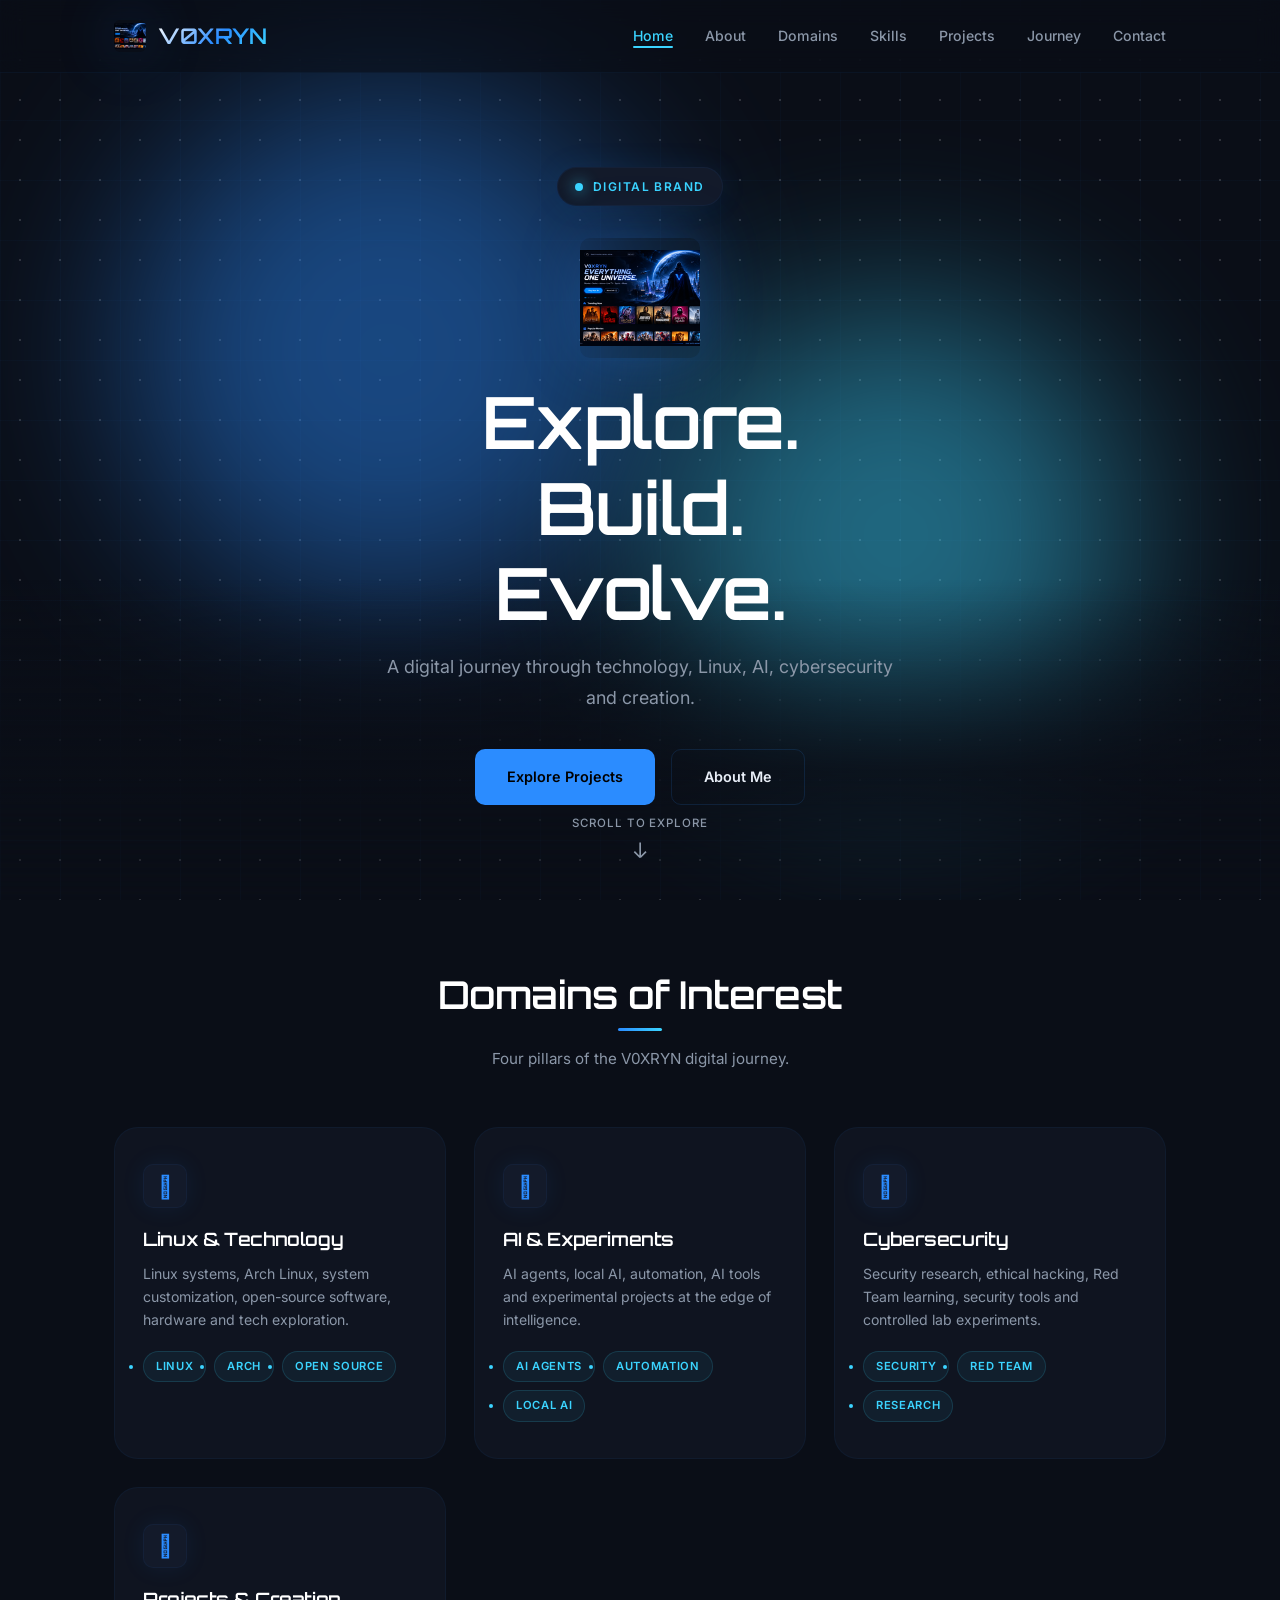
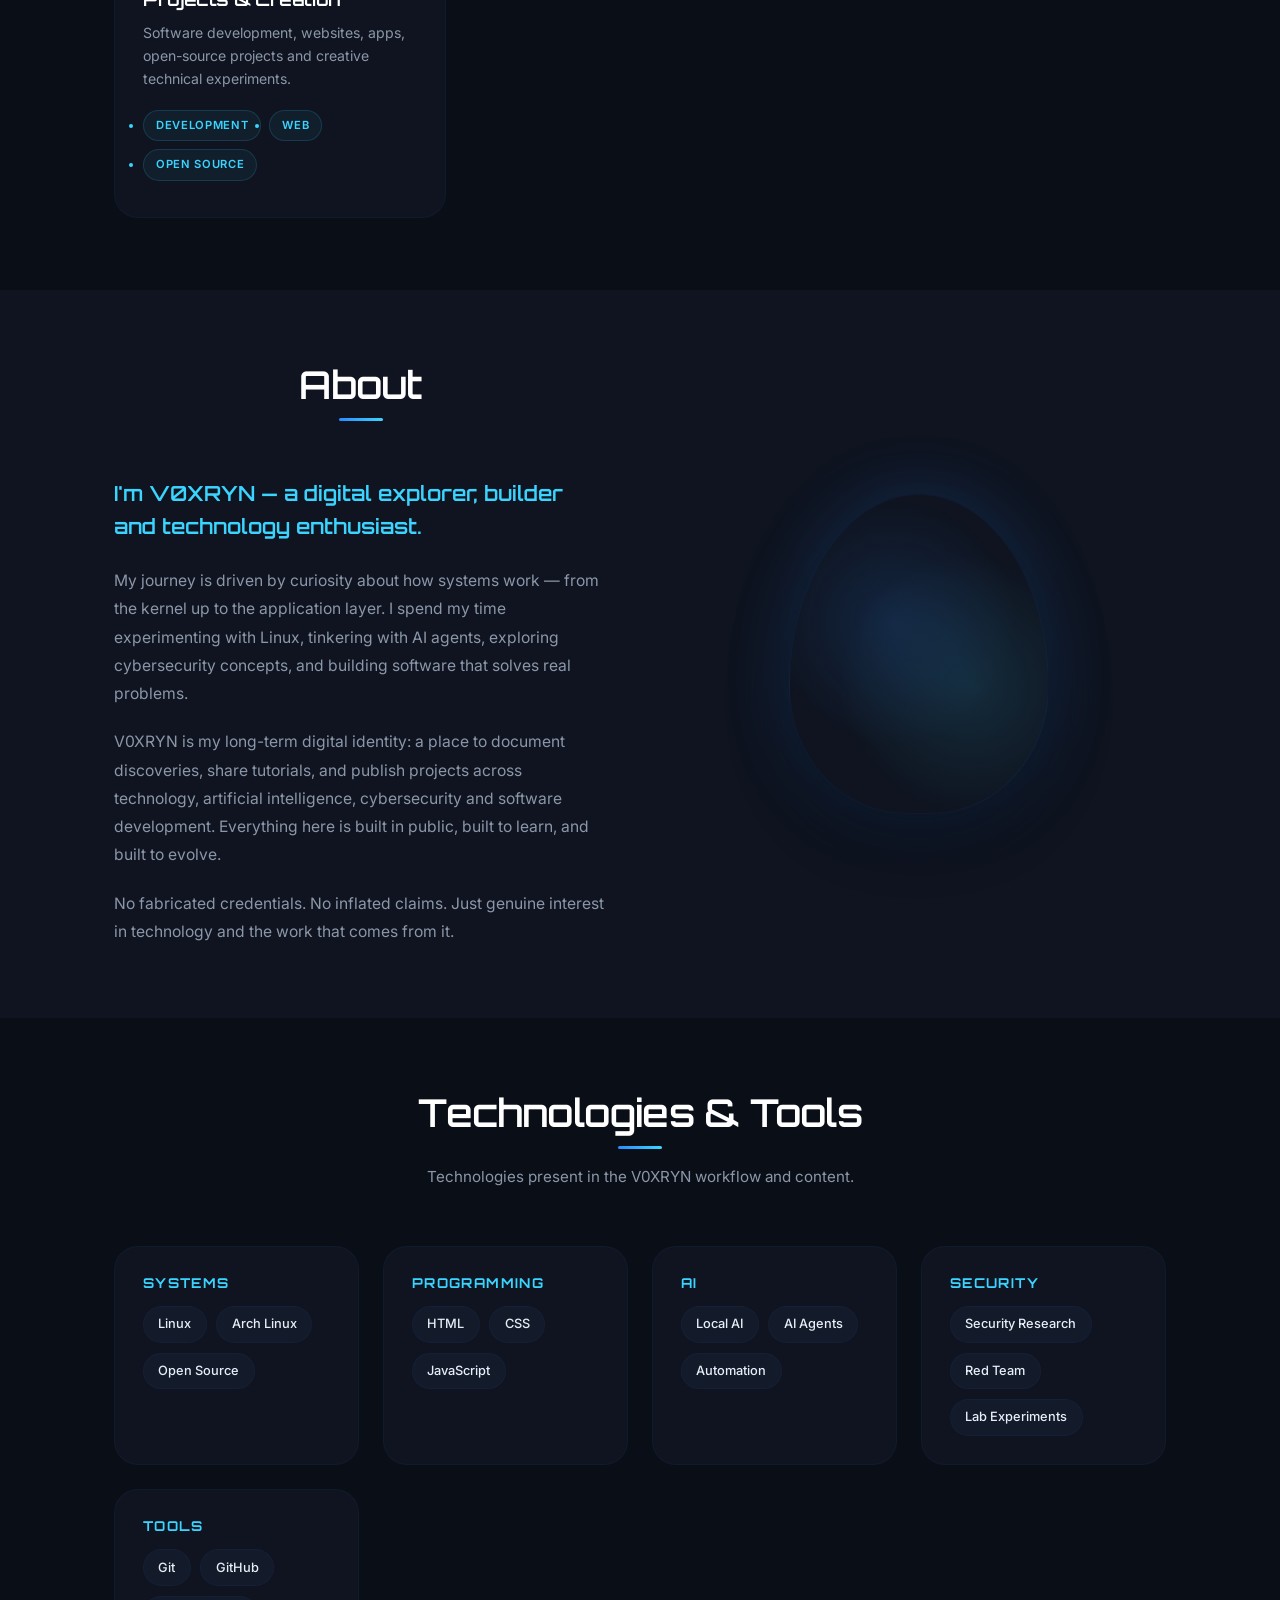
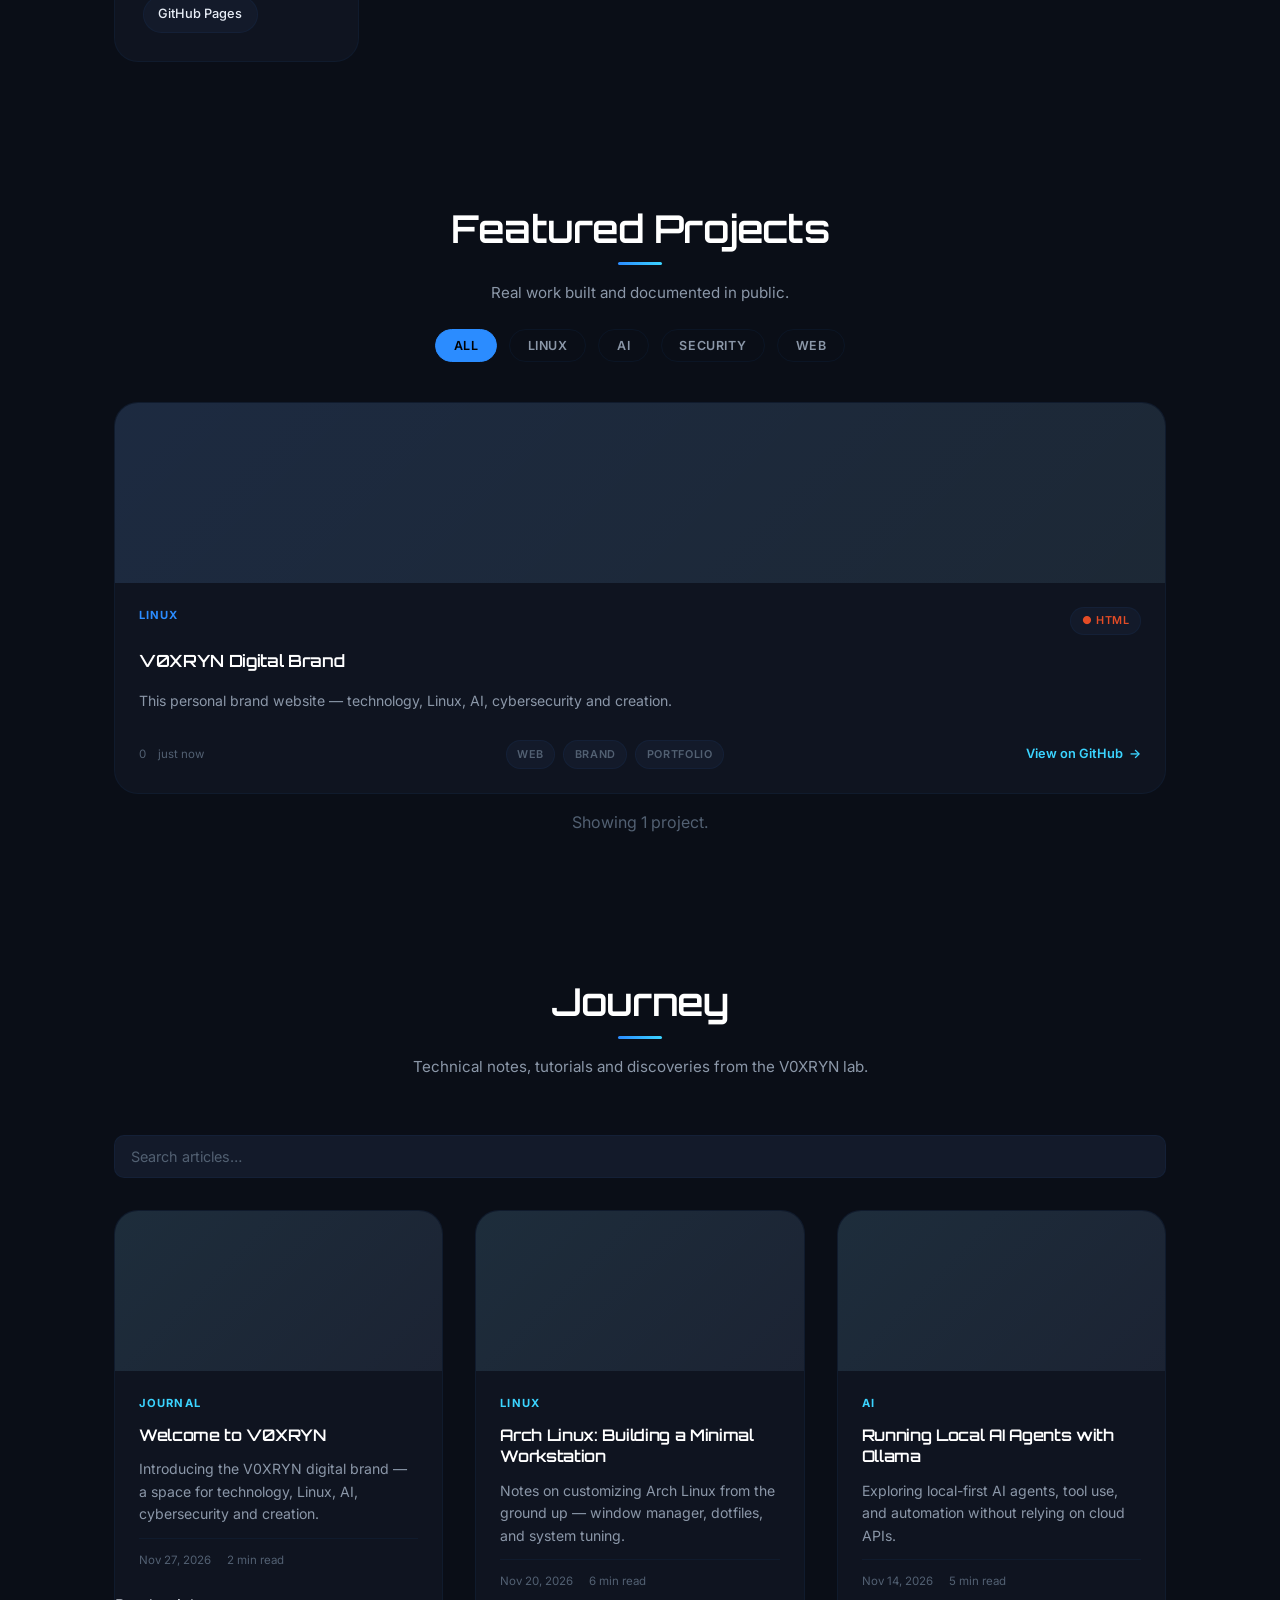
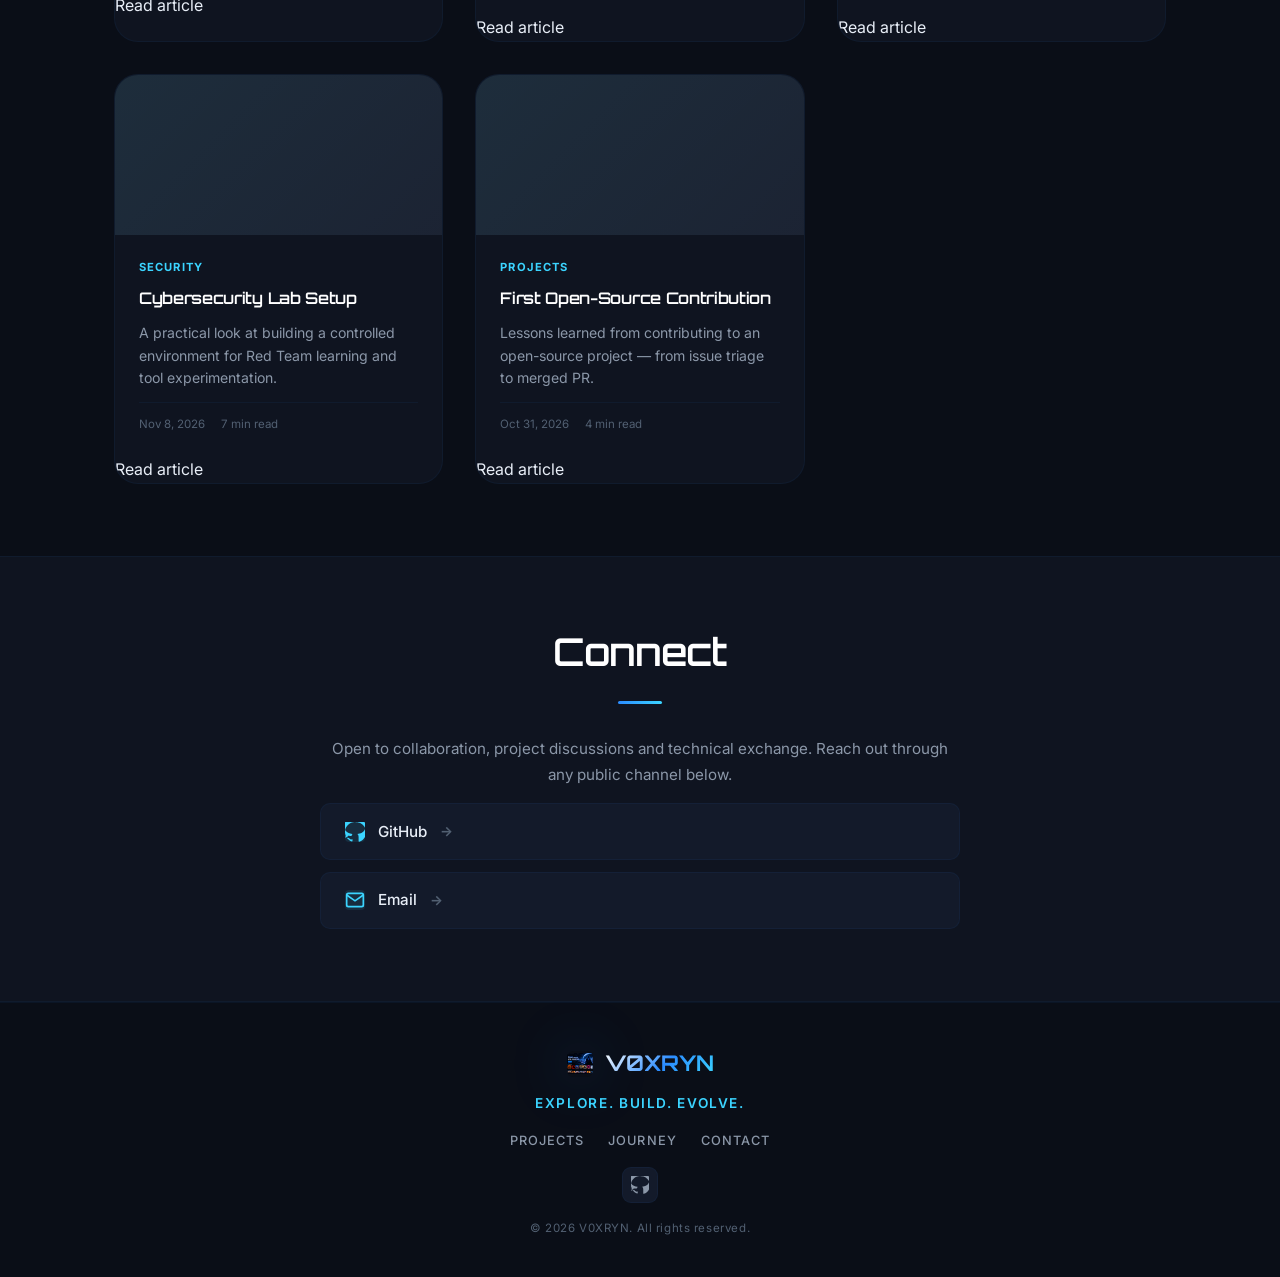
==== commit 3d7b33e2: "chore: complete V0XRYN brand transformation - Restructure index.html as multi-domain technology bran" ====
--- a/index.html
+++ b/index.html
@@ -6,21 +6,24 @@
   <meta http-equiv="X-UA-Compatible" content="IE=edge">
 
   <title>V0XRYN — Explore. Build. Evolve.</title>
-  <meta name="description" content="V0XRYN — A digital journey through technology, Linux, AI, cybersecurity and innovation. Explore. Build. Evolve.">
+  <meta name="description" content="V0XRYN — A digital journey through technology, Linux, AI, cybersecurity and creation. Explore. Build. Evolve.">
   <meta name="author" content="V0XRYN">
   <meta name="keywords" content="V0XRYN, technology, Linux, artificial intelligence, cybersecurity, software development, digital brand">
+  <meta name="robots" content="index, follow">
+  <link rel="canonical" href="https://v0xryn.github.io/">
 
   <!-- Open Graph / Social -->
   <meta property="og:type" content="website">
   <meta property="og:url" content="https://v0xryn.github.io/">
+  <meta property="og:site_name" content="V0XRYN">
   <meta property="og:title" content="V0XRYN — Explore. Build. Evolve.">
-  <meta property="og:description" content="A digital journey through technology, Linux, AI, cybersecurity and innovation.">
+  <meta property="og:description" content="A digital journey through technology, Linux, AI, cybersecurity and creation.">
   <meta property="og:image" content="https://v0xryn.github.io/assets/img/og-image.png">
   <meta property="og:image:width" content="1200">
   <meta property="og:image:height" content="630">
   <meta name="twitter:card" content="summary_large_image">
   <meta name="twitter:title" content="V0XRYN — Explore. Build. Evolve.">
-  <meta name="twitter:description" content="A digital journey through technology, Linux, AI, cybersecurity and innovation.">
+  <meta name="twitter:description" content="A digital journey through technology, Linux, AI, cybersecurity and creation.">
   <meta name="twitter:image" content="https://v0xryn.github.io/assets/img/og-image.png">
 
   <!-- Favicons -->
@@ -47,7 +50,7 @@
   <nav class="nav" aria-label="Main navigation">
     <div class="nav-container">
       <a class="nav-brand" href="#" aria-label="V0XRYN home">
-        <div class="nav-logo-mark" aria-hidden="true"></div>
+        <img src="assets/img/logo.png" alt="V0XRYN brand mark" class="nav-logo-img" width="32" height="32">
         <span class="nav-wordmark">V0XRYN</span>
       </a>
       <button class="nav-toggle" aria-expanded="false" aria-controls="nav-menu" aria-label="Toggle menu">
@@ -59,13 +62,14 @@
         <li><a class="nav-link" href="#hero">Home</a></li>
         <li><a class="nav-link" href="#about">About</a></li>
         <li><a class="nav-link" href="#domains">Domains</a></li>
+        <li><a class="nav-link" href="#skills">Skills</a></li>
         <li><a class="nav-link" href="#projects">Projects</a></li>
         <li><a class="nav-link" href="#blog">Journey</a></li>
         <li><a class="nav-link" href="#connect">Contact</a></li>
       </ul>
       <div class="nav-social">
         <a class="nav-social-link" href="https://github.com/V0XRYN" target="_blank" rel="noopener noreferrer" aria-label="GitHub">
-          <svg width="16" height="16" fill="currentColor" viewBox="0 0 24 24" aria-hidden="true"><path d="M12 0c-6.626 0-12 5.373-12 12 0 5.302 3.438 9.8 8.205 11.385.6.113.82-.258.82-.577 0-.285-.01-1.04-.015-2.04-3.338.724-4.042-1.61-4.042-1.61C-4.422 18.07-3.86 17.5-3.86 17.5c-0.975-0.665 0.08-0.845 0.08-0.845 1.206 0.084 1.838 1.236 1.838 1.236 1.07 1.835 2.809 1.305 3.495.998.108-.776.417-1.305.76-1.605-2.665-.3-5.466-1.332-5.466-1.332-0.905-0.62 0.03-0.605 0.03-0.605 1.794 0.116 2.74 1.212 2.74 1.212 1.07 1.835 2.809 1.305 3.495.998.108-.776.417-1.305.76-1.605-2.665-.3-5.466-1.332-5.466-1.332-0.905-0.62 0.03-0.605 0.03-0.605 1.794 0.116 2.74 1.212 2.74 1.212 2.073 1.165 4.38 1.81 6.84 1.185 0.29-0.638 0.56-1.315 0.815-2.075-4.765-0.555-9.79-2.39-9.79-10.005 0-2.21 0.795-4.01 2.11-5.43-0.21-0.52-0.905-2.6 0.18-5.42 0 0 1.705-0.555 5.475 2.04 1.582-0.445 3.3-0.67 5.02-0.675 1.72 0.005 3.44 0.23 5.02 0.675 3.77-2.595 5.47-2.04 5.47-2.04 1.085 2.82 0.39 4.9 0.18 5.42 1.315 1.42 2.11 3.22 2.11 5.43 0 7.61-5.025 9.45-9.79 10.005 0.795 0.6 1.5 1.76 1.5 3.56 0 2.56 0 4.63 0 5.27 0 0.315 0.215 0.69 0.825 0.575 4.76-1.585 8.205-6.085 8.205-11.385 0-6.627-5.373-12-12-12z"/></svg>
+          <svg width="16" height="16" fill="currentColor" viewBox="0 0 24 24" aria-hidden="true"><path d="M12 0c-6.626 0-12 5.373-12 12 0 5.302 3.438 9.8 8.205 11.385.6.113.82-.258.82-.577 0-.285-.01-1.04-.015-2.04-3.338.724-4.042-1.61-4.042-1.61C-4.422 18.07-3.86 17.5-3.86 17.5c-0.975-0.665 0.08-0.845 0.08-0.845 1.206 0.084 1.838 1.236 1.838 1.236 1.07 1.835 2.809 1.305 3.495.998.108-.776.417-1.305.76-1.605-2.665-.3-5.466-1.332-5.466-1.332-0.905-0.62 0.03-0.605 0.03-0.605 1.794 0.116 2.74 1.212 2.74 1.212 2.073 1.165 4.38 1.81 6.84 1.185 0.29-0.638 0.56-1.315 0.815-2.075-4.765-0.555-9.79-2.39-9.79-10.005 0-2.21 0.795-4.01 2.11-5.43-0.21-0.52-0.905-2.6 0.18-5.42 0 0 1.705-0.555 5.475 2.04 1.582-0.445 3.3-0.67 5.02-0.675 1.72 0.005 3.44 0.23 5.02 0.675 3.77-2.595 5.47-2.04 5.47-2.04 1.085 2.82 0.39 4.9 0.18 5.42 1.315 1.42 2.11 3.22 2.11 5.43 0 7.61-5.025 9.45-9.79 10.005 0.795 0.6 1.5 1.76 1.5 3.56 0 2.56 0 4.63 0 5.27 0 0.315 0.215 0.69 0.825 0.575 4.76-1.585 8.205-6.085 8.205-11.385 0-6.627-5.373-12-12-12z"/></svg>
         </a>
       </div>
     </div>
@@ -84,12 +88,16 @@
       </div>
       <div class="hero-container">
         <div class="hero-content">
-          <span class="hero-label">Welcome to V0XRYN</span>
+          <span class="hero-label">Digital Brand</span>
           <div class="hero-logo">
-            <img src="assets/img/logo.png" alt="V0XRYN brand mark" class="hero-logo-img" width="110" height="110">
-          </div>
-          <h1 class="hero-title" id="hero-title">Explore.<br>Build.<br>Evolve.</h1>
-          <p class="hero-description">A digital journey through technology, Linux, AI, cybersecurity and innovation.</p>
+            <img src="assets/img/logo.png" alt="V0XRYN brand mark" class="hero-logo-img" width="120" height="120">
+          </div>
+          <h1 class="hero-title" id="hero-title">
+            <span class="hero-line">Explore.</span>
+            <span class="hero-line">Build.</span>
+            <span class="hero-line">Evolve.</span>
+          </h1>
+          <p class="hero-description">A digital journey through technology, Linux, AI, cybersecurity and creation.</p>
           <div class="hero-cta">
             <a class="btn btn-primary" href="#projects">Explore Projects</a>
             <a class="btn btn-ghost" href="#about">About Me</a>
@@ -162,23 +170,62 @@
               <p>V0XRYN is my long-term digital identity: a place to document discoveries, share tutorials, and publish projects across technology, artificial intelligence, cybersecurity and software development. Everything here is built in public, built to learn, and built to evolve.</p>
               <p>No fabricated credentials. No inflated claims. Just genuine interest in technology and the work that comes from it.</p>
             </div>
-            <div class="about-stats">
-              <div class="stat">
-                <span class="stat-number">∞</span>
-                <span class="stat-label">Areas Explored</span>
-              </div>
-              <div class="stat">
-                <span class="stat-number">0x</span>
-                <span class="stat-label">Void Operations</span>
-              </div>
-              <div class="stat">
-                <span class="stat-number">1</span>
-                <span class="stat-label">Digital Identity</span>
-              </div>
-            </div>
           </div>
           <div class="about-visual">
             <div class="about-silhouette" aria-hidden="true"></div>
+          </div>
+        </div>
+      </div>
+    </section>
+
+    <!-- ======================== Skills / Tech Stack ======================== -->
+    <section class="section skills-section" id="skills" aria-labelledby="skills-title">
+      <div class="section-container">
+        <div class="section-header">
+          <h2 class="section-title" id="skills-title">Technologies &amp; Tools</h2>
+          <span class="section-divider"></span>
+          <p class="section-sub">Technologies present in the V0XRYN workflow and content.</p>
+        </div>
+        <div class="skills-grid">
+          <div class="skill-category">
+            <h3 class="skill-category-title">Systems</h3>
+            <ul class="skill-list">
+              <li>Linux</li>
+              <li>Arch Linux</li>
+              <li>Open Source</li>
+            </ul>
+          </div>
+          <div class="skill-category">
+            <h3 class="skill-category-title">Programming</h3>
+            <ul class="skill-list">
+              <li>HTML</li>
+              <li>CSS</li>
+              <li>JavaScript</li>
+            </ul>
+          </div>
+          <div class="skill-category">
+            <h3 class="skill-category-title">AI</h3>
+            <ul class="skill-list">
+              <li>Local AI</li>
+              <li>AI Agents</li>
+              <li>Automation</li>
+            </ul>
+          </div>
+          <div class="skill-category">
+            <h3 class="skill-category-title">Security</h3>
+            <ul class="skill-list">
+              <li>Security Research</li>
+              <li>Red Team</li>
+              <li>Lab Experiments</li>
+            </ul>
+          </div>
+          <div class="skill-category">
+            <h3 class="skill-category-title">Tools</h3>
+            <ul class="skill-list">
+              <li>Git</li>
+              <li>GitHub</li>
+              <li>GitHub Pages</li>
+            </ul>
           </div>
         </div>
       </div>
@@ -201,10 +248,14 @@
             <button class="filter-btn" data-filter="web">Web</button>
           </div>
         </div>
+        <div class="projects-loading" id="projects-loading" role="status" aria-label="Loading projects">Loading projects from GitHub…</div>
+        <div class="projects-error" id="projects-error" role="alert" aria-live="polite" style="display:none;">
+          Unable to load projects from GitHub. Showing featured projects instead.
+        </div>
         <div class="projects-grid" id="projects-grid">
           <!-- Projects injected by JS -->
         </div>
-        <p class="projects-note" id="projects-note">Loading projects from GitHub…</p>
+        <p class="projects-note" id="projects-note"></p>
       </div>
     </section>
 
@@ -216,10 +267,14 @@
           <span class="section-divider"></span>
           <p class="section-sub">Technical notes, tutorials and discoveries from the V0XRYN lab.</p>
         </div>
+        <div class="blog-controls">
+          <input type="search" id="blog-search" placeholder="Search articles…" aria-label="Search blog posts">
+          <button class="btn btn-ghost" id="blog-search-reset" style="display:none;">Reset</button>
+        </div>
         <div class="blog-grid" id="blog-grid">
           <!-- Blog posts injected by JS -->
         </div>
-        <p class="blog-note" id="blog-note">Loading journal entries…</p>
+        <p class="blog-note" id="blog-note"></p>
       </div>
     </section>
 
@@ -258,6 +313,11 @@
         <span class="footer-wordmark">V0XRYN</span>
       </div>
       <p class="footer-tagline">Explore. Build. Evolve.</p>
+      <nav class="footer-nav">
+        <a href="#projects">Projects</a>
+        <a href="#blog">Journey</a>
+        <a href="#connect">Contact</a>
+      </nav>
       <div class="footer-social">
         <a class="footer-social-link" href="https://github.com/V0XRYN" target="_blank" rel="noopener noreferrer" aria-label="GitHub">
           <svg width="18" height="18" fill="currentColor" viewBox="0 0 24 24" aria-hidden="true"><path d="M12 0c-6.626 0-12 5.373-12 12 0 5.302 3.438 9.8 8.205 11.385.6.113.82-.258.82-.577 0-.285-.01-1.04-.015-2.04-3.338.724-4.042-1.61-4.042-1.61C-4.422 18.07-3.86 17.5-3.86 17.5c-0.975-0.665 0.08-0.845 0.08-0.845 1.206 0.084 1.838 1.236 1.838 1.236 1.07 1.835 2.809 1.305 3.495.998.108-.776.417-1.305.76-1.605-2.665-.3-5.466-1.332-5.466-1.332-0.905-0.62 0.03-0.605 0.03-0.605 1.794 0.116 2.74 1.212 2.74 1.212 1.07 1.835 2.809 1.305 3.495.998.108-.776.417-1.305.76-1.605-2.665-.3-5.466-1.332-5.466-1.332-0.905-0.62 0.03-0.605 0.03-0.605 1.794 0.116 2.74 1.212 2.74 1.212 2.073 1.165 4.38 1.81 6.84 1.185 0.29-0.638 0.56-1.315 0.815-2.075-4.765-0.555-9.79-2.39-9.79-10.005 0-2.21 0.795-4.01 2.11-5.43-0.21-0.52-0.905-2.6 0.18-5.42 0 0 1.705-0.555 5.475 2.04 1.582-0.445 3.3-0.67 5.02-0.675 1.72 0.005 3.44 0.23 5.02 0.675 3.77-2.595 5.47-2.04 5.47-2.04 1.085 2.82 0.39 4.9 0.18 5.42 1.315 1.42 2.11 3.22 2.11 5.43 0 7.61-5.025 9.45-9.79 10.005 0.795 0.6 1.5 1.76 1.5 3.56 0 2.56 0 4.63 0 5.27 0 0.315 0.215 0.69 0.825 0.575 4.76-1.585 8.205-6.085 8.205-11.385 0-6.627-5.373-12-12-12z"/></svg>
@@ -271,6 +331,8 @@
   <script src="assets/js/blog.js"></script>
   <!-- Data: projects (fetched live from GitHub with fallback) -->
   <script src="assets/js/projects.js"></script>
+  <!-- Client-side search -->
+  <script src="assets/js/search.js"></script>
   <!-- Main interactivity -->
   <script src="assets/js/main.js"></script>
 </body>
--- a/assets/css/style.css
+++ b/assets/css/style.css
@@ -81,6 +81,12 @@
   top: 1rem;
 }
 
+/* Focus visibility for keyboard navigation */
+:focus-visible {
+  outline: 2px solid var(--cyan);
+  outline-offset: 2px;
+}
+
 /* ======================== Background ambience ======================== */
 .bg-ambient {
   position: fixed;
@@ -156,23 +162,13 @@
   letter-spacing: -0.03em;
 }
 
-.nav-logo-mark {
-  width: 30px;
-  height: 30px;
-  background: linear-gradient(135deg, var(--blue), var(--cyan));
-  border-radius: 7px;
+.nav-logo-img {
+  width: 32px;
+  height: 32px;
+  object-fit: contain;
+  border-radius: 6px;
   box-shadow: var(--shadow-glow);
-  position: relative;
-}
-.nav-logo-mark::after {
-  content: "";
-  position: absolute;
-  inset: -2px;
-  border-radius: 9px;
-  background: linear-gradient(135deg, var(--blue), var(--cyan));
-  opacity: 0.35;
-  filter: blur(8px);
-  z-index: -1;
+  display: block;
 }
 
 .nav-wordmark {
@@ -199,6 +195,21 @@
 
 .nav-link:hover {
   color: var(--cyan);
+}
+
+.nav-link.active {
+  color: var(--cyan);
+}
+
+.nav-link.active::after {
+  content: "";
+  position: absolute;
+  bottom: -4px;
+  left: 0;
+  right: 0;
+  height: 2px;
+  background: var(--cyan);
+  border-radius: 1px;
 }
 
 .nav-toggle {
@@ -229,8 +240,8 @@
   display: flex;
   align-items: center;
   justify-content: center;
-  width: 32px;
-  height: 32px;
+  width: 36px;
+  height: 36px;
   border-radius: 8px;
   background: var(--surface-elevated);
   border: 1px solid var(--border-soft);
@@ -315,7 +326,7 @@
   right: 0;
   height: 320px;
   background: linear-gradient(to bottom, transparent 0%, var(--black) 70%);
-  mask-image: none;
+  mask-image: linear-gradient(to bottom, black 60%, transparent 100%);
   -webkit-mask-image: linear-gradient(to bottom, black 60%, transparent 100%);
   pointer-events: none;
 }
@@ -365,8 +376,8 @@
 }
 
 .hero-logo {
-  width: 110px;
-  height: 110px;
+  width: 120px;
+  height: 120px;
   margin: 0 auto 1.5rem;
   position: relative;
 }
@@ -381,10 +392,18 @@
 }
 
 .hero-title {
-  font-size: clamp(3rem, 7vw, 5.5rem);
+  font-size: clamp(2.5rem, 6vw, 4.5rem);
   color: var(--white);
   margin-bottom: 1.25rem;
-  line-height: 1.05;
+  line-height: 1.1;
+  display: flex;
+  flex-direction: column;
+  gap: 0.4rem;
+  align-items: center;
+}
+
+.hero-line {
+  display: block;
 }
 
 .hero-description {
@@ -634,32 +653,6 @@
   margin-bottom: 0;
 }
 
-.about-stats {
-  display: flex;
-  gap: 1.5rem;
-  margin-top: 2rem;
-}
-
-.stat {
-  display: flex;
-  flex-direction: column;
-  gap: 0.3rem;
-}
-
-.stat-number {
-  font-family: "Orbitron", sans-serif;
-  font-size: 1.8rem;
-  font-weight: 700;
-  color: var(--white);
-}
-
-.stat-label {
-  font-size: 0.72rem;
-  color: var(--text-dim);
-  text-transform: uppercase;
-  letter-spacing: 0.08em;
-}
-
 .about-visual {
   position: relative;
   height: 360px;
@@ -679,6 +672,53 @@
   border-radius: 50% 50% 45% 45% / 60% 60% 40% 40%;
   box-shadow: var(--shadow-card), var(--shadow-glow);
   animation: float 6s ease-in-out infinite;
+}
+
+/* ======================== Skills ======================== */
+.skills-grid {
+  display: grid;
+  grid-template-columns: repeat(auto-fit, minmax(200px, 1fr));
+  gap: 1.5rem;
+}
+
+.skill-category {
+  background: var(--surface);
+  border: 1px solid var(--border-soft);
+  border-radius: var(--radius-lg);
+  padding: 1.75rem;
+  transition: transform var(--transition), border-color var(--transition), box-shadow var(--transition);
+}
+
+.skill-category:hover {
+  border-color: var(--border);
+  box-shadow: var(--shadow-card);
+  transform: translateY(-4px);
+}
+
+.skill-category-title {
+  font-size: 0.85rem;
+  color: var(--cyan);
+  text-transform: uppercase;
+  letter-spacing: 0.1em;
+  margin-bottom: 1rem;
+  font-weight: 700;
+}
+
+.skill-list {
+  list-style: none;
+  display: flex;
+  flex-wrap: wrap;
+  gap: 0.6rem;
+}
+
+.skill-list li {
+  font-size: 0.8rem;
+  color: var(--text);
+  padding: 0.45rem 0.9rem;
+  background: var(--surface-elevated);
+  border: 1px solid var(--border-soft);
+  border-radius: var(--radius-full);
+  font-weight: 500;
 }
 
 /* ======================== Projects ======================== */
@@ -730,6 +770,14 @@
   box-shadow: var(--blue-glow);
 }
 
+.projects-loading,
+.projects-error {
+  text-align: center;
+  color: var(--text-muted);
+  margin-top: 1rem;
+  font-size: 0.9rem;
+}
+
 .projects-grid {
   display: grid;
   grid-template-columns: repeat(auto-fit, minmax(300px, 1fr));
@@ -770,6 +818,13 @@
   padding: 1.5rem;
   display: flex;
   flex-direction: column;
+  gap: 0.75rem;
+}
+
+.project-header {
+  display: flex;
+  justify-content: space-between;
+  align-items: flex-start;
   gap: 0.75rem;
 }
 
@@ -781,12 +836,24 @@
   color: var(--blue);
 }
 
+.project-language {
+  font-size: 0.68rem;
+  font-weight: 600;
+  color: var(--text-dim);
+  text-transform: uppercase;
+  letter-spacing: 0.06em;
+  padding: 0.25rem 0.65rem;
+  background: var(--surface-elevated);
+  border: 1px solid var(--border-soft);
+  border-radius: var(--radius-full);
+}
+
 .project-title {
   font-size: 1.05rem;
   color: var(--white);
   font-family: "Orbitron", sans-serif;
   font-weight: 600;
-  margin: 0;
+  margin: 0.25rem 0 0.5rem;
 }
 
 .project-desc {
@@ -806,19 +873,11 @@
   gap: 0.75rem;
 }
 
-.project-link {
-  display: inline-flex;
-  align-items: center;
-  gap: 0.4rem;
-  color: var(--cyan);
-  text-decoration: none;
-  font-size: 0.8rem;
-  font-weight: 600;
-  transition: color var(--transition-fast);
-}
-
-.project-link:hover {
-  color: var(--blue);
+.project-meta {
+  display: flex;
+  gap: 0.75rem;
+  font-size: 0.72rem;
+  color: var(--text-dim);
 }
 
 .project-tags {
@@ -839,6 +898,21 @@
   border-radius: var(--radius-full);
 }
 
+.project-link {
+  display: inline-flex;
+  align-items: center;
+  gap: 0.4rem;
+  color: var(--cyan);
+  text-decoration: none;
+  font-size: 0.8rem;
+  font-weight: 600;
+  transition: color var(--transition-fast);
+}
+
+.project-link:hover {
+  color: var(--blue);
+}
+
 .projects-note {
   text-align: center;
   color: var(--text-muted);
@@ -846,6 +920,35 @@
 }
 
 /* ======================== Blog ======================== */
+.blog-controls {
+  display: flex;
+  gap: 0.75rem;
+  align-items: center;
+  margin-bottom: 2rem;
+  flex-wrap: wrap;
+}
+
+#blog-search {
+  flex: 1;
+  min-width: 200px;
+  padding: 0.75rem 1rem;
+  background: var(--surface-elevated);
+  border: 1px solid var(--border-soft);
+  border-radius: 10px;
+  color: var(--text);
+  font-size: 0.9rem;
+  font-family: inherit;
+}
+
+#blog-search::placeholder {
+  color: var(--text-dim);
+}
+
+#blog-search:focus {
+  border-color: var(--cyan);
+  outline: none;
+}
+
 .blog-grid {
   display: grid;
   grid-template-columns: repeat(auto-fit, minmax(280px, 1fr));
@@ -1045,6 +1148,25 @@
   font-weight: 600;
   letter-spacing: 0.12em;
   text-transform: uppercase;
+}
+
+.footer-nav {
+  display: flex;
+  gap: 1.5rem;
+}
+
+.footer-nav a {
+  color: var(--text-muted);
+  text-decoration: none;
+  font-size: 0.8rem;
+  font-weight: 500;
+  text-transform: uppercase;
+  letter-spacing: 0.08em;
+  transition: color var(--transition-fast);
+}
+
+.footer-nav a:hover {
+  color: var(--cyan);
 }
 
 .footer-social {
@@ -1161,10 +1283,6 @@
     height: 90px;
   }
 
-  .logo-mark::before {
-    font-size: 1.8rem;
-  }
-
   .section {
     padding: 52px 1rem;
   }
@@ -1175,6 +1293,36 @@
 
   .domain-card {
     padding: 1.75rem 1.25rem;
+  }
+
+  .about-grid {
+    gap: 2rem;
+  }
+
+  .blog-controls {
+    flex-direction: column;
+    align-items: stretch;
+  }
+
+  #blog-search {
+    min-width: auto;
+  }
+
+  .footer-nav {
+    flex-direction: column;
+    gap: 0.75rem;
+  }
+}
+
+/* Safe area support for notched devices */
+@supports (padding: max(0px)) {
+  .nav-container {
+    padding-left: max(1.5rem, env(safe-area-inset-left));
+    padding-right: max(1.5rem, env(safe-area-inset-right));
+  }
+  .section-container {
+    padding-left: max(1.5rem, env(safe-area-inset-left));
+    padding-right: max(1.5rem, env(safe-area-inset-right));
   }
 }
 
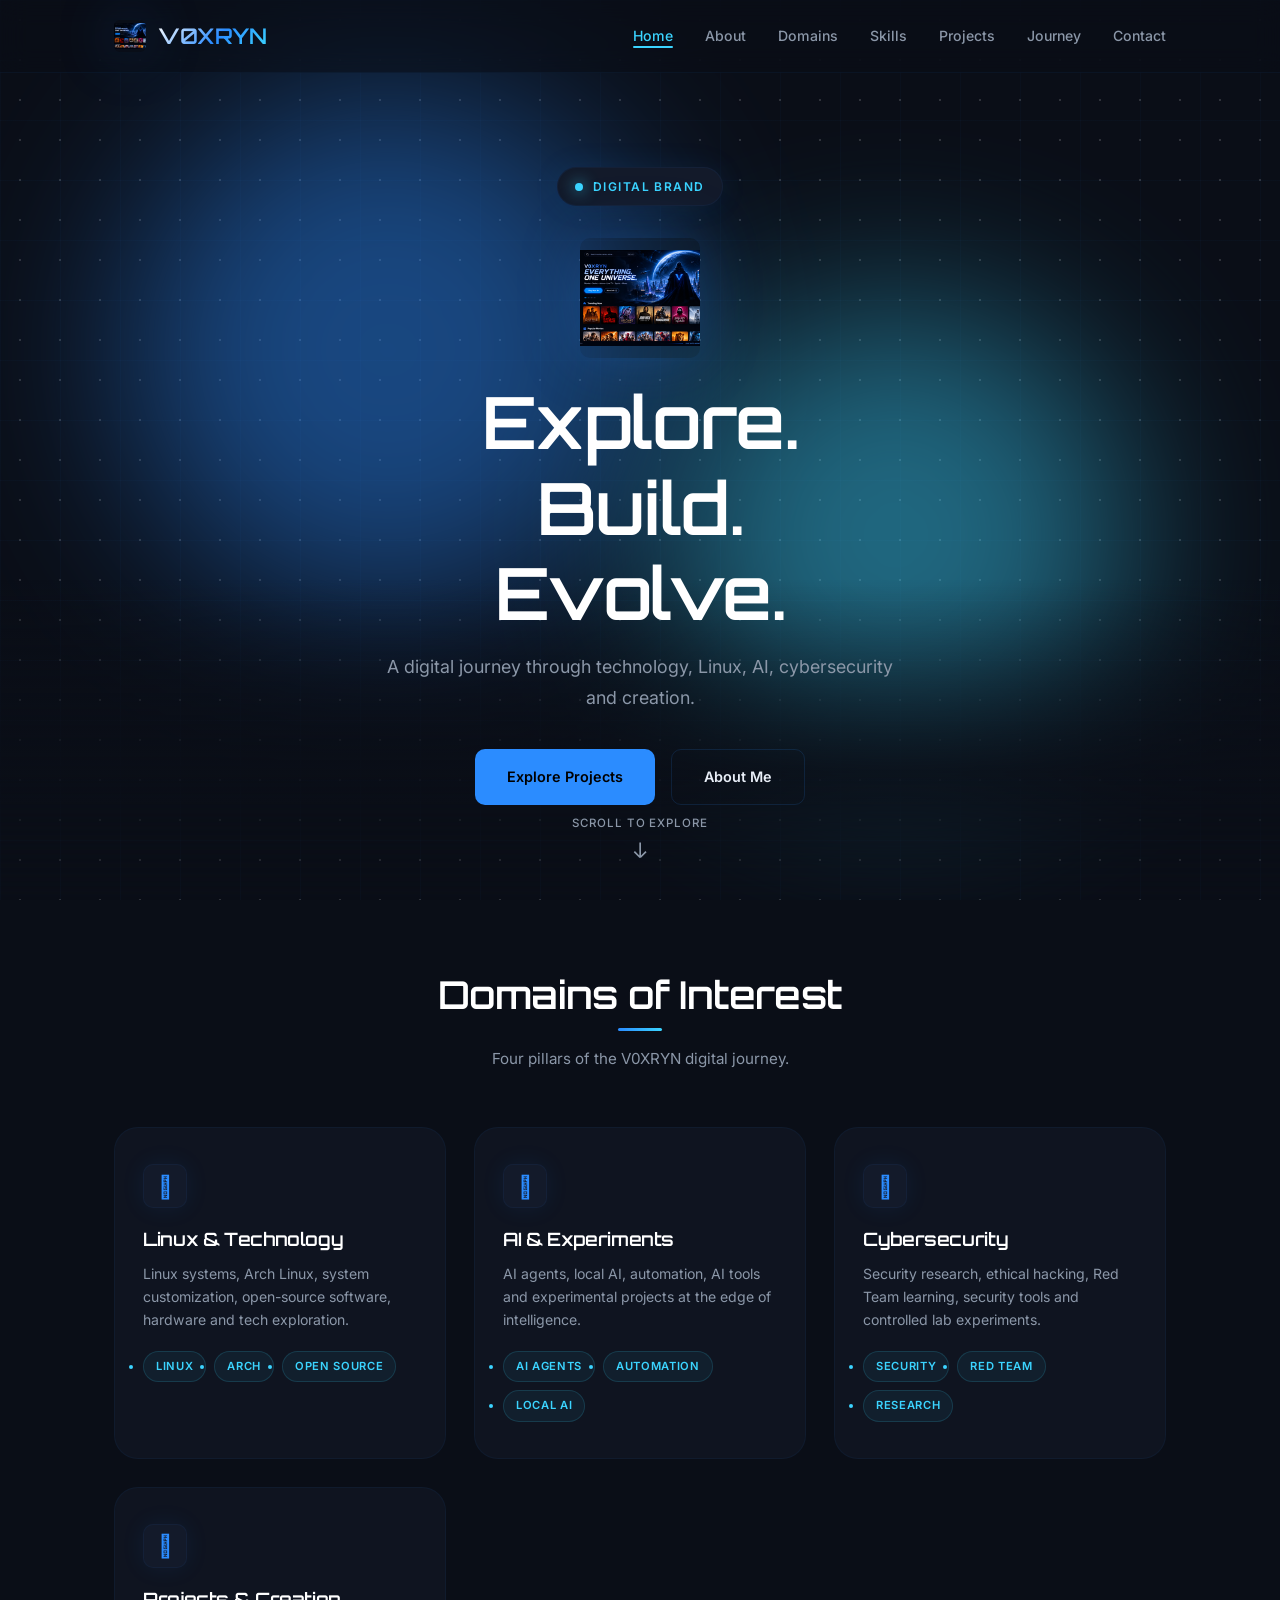
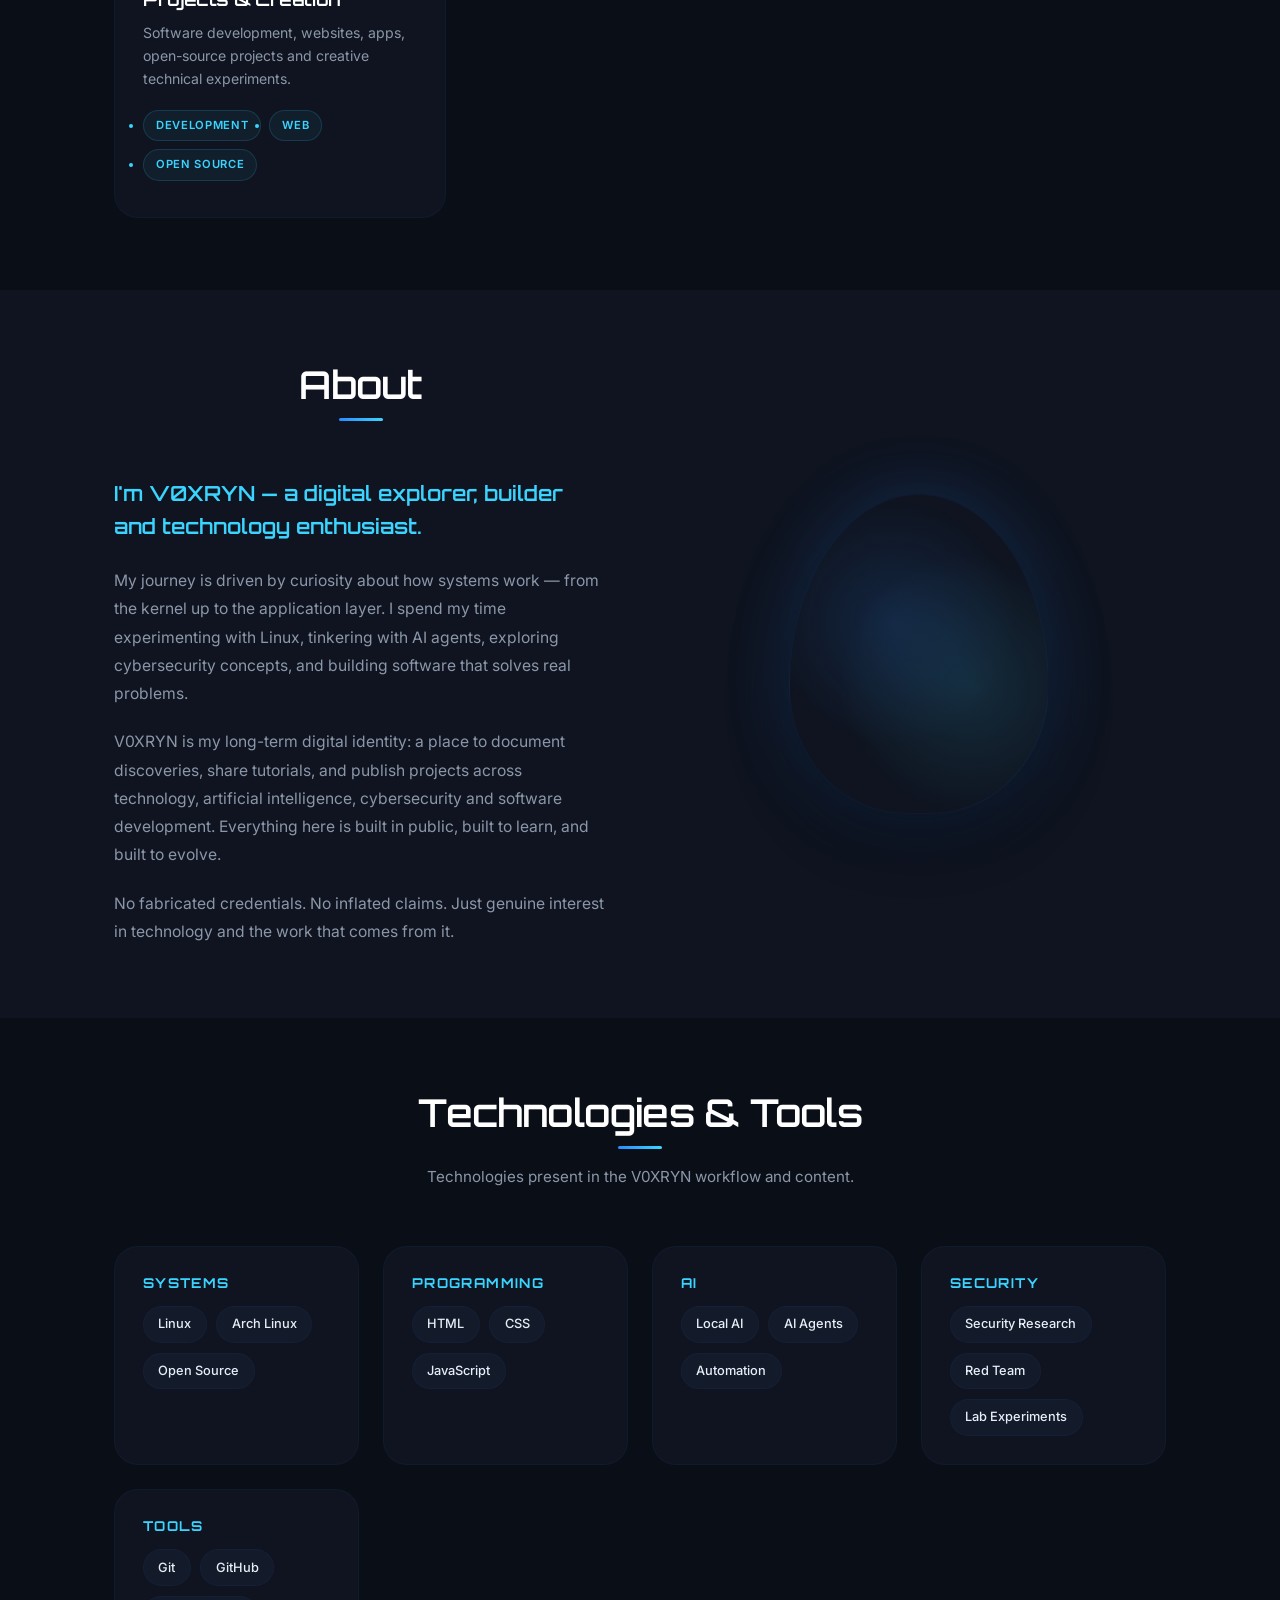
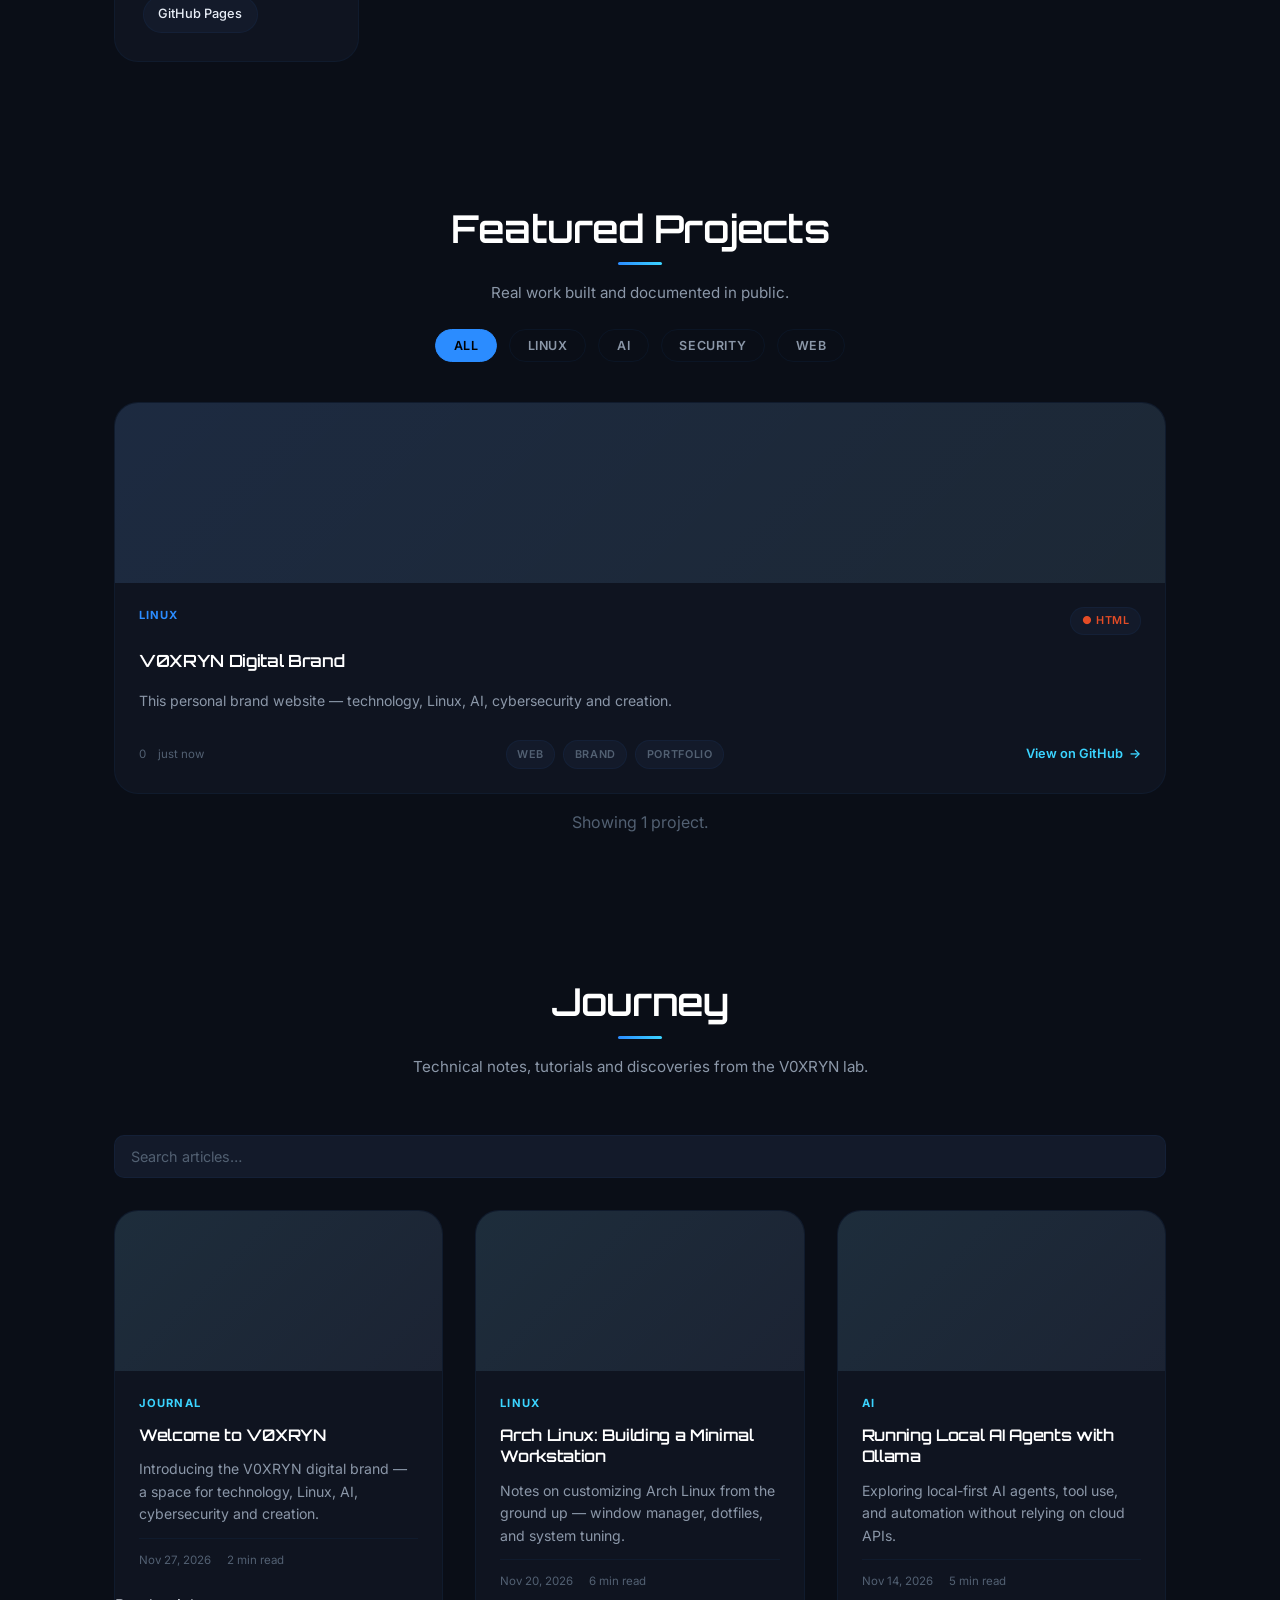
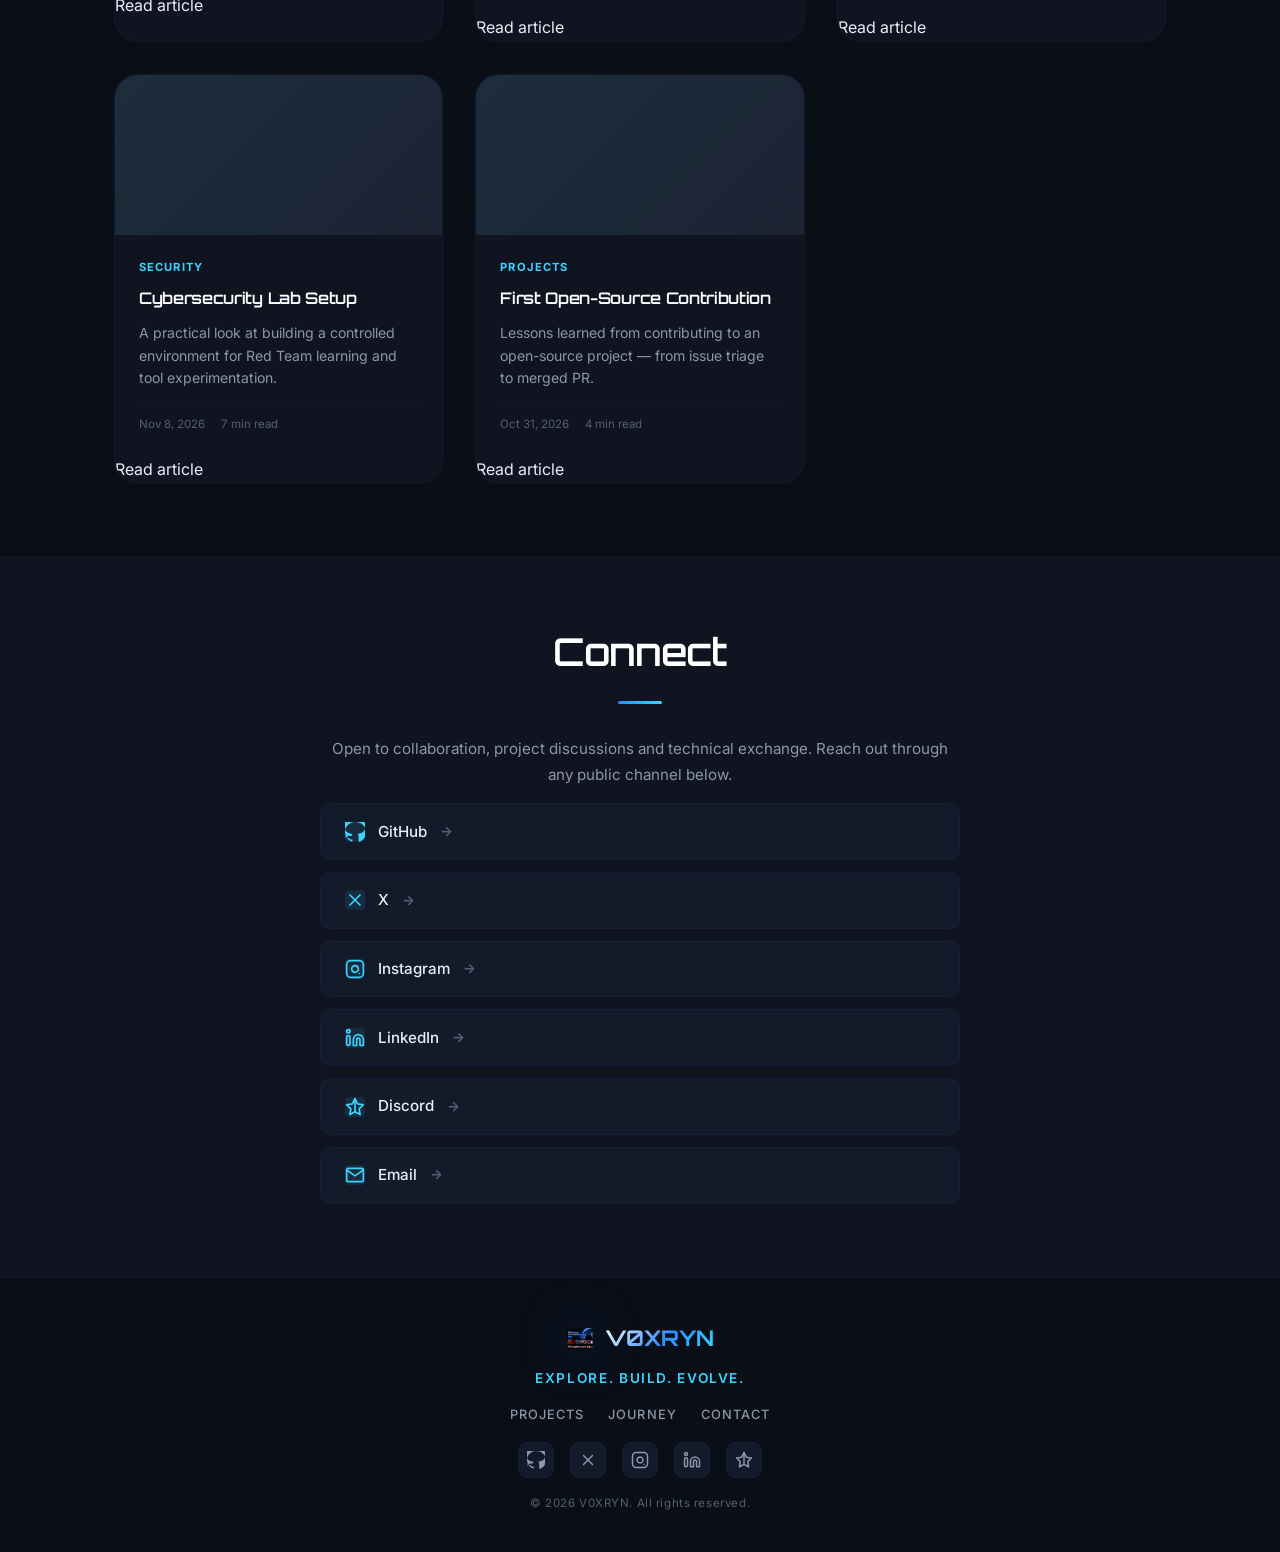
==== commit adf0821b: "feat: add social media integration (X, Instagram, LinkedIn, Discord) - Add five social platforms (Gi" ====
--- a/index.html
+++ b/index.html
@@ -292,6 +292,26 @@
                 <span>GitHub</span>
                 <span class="link-arrow">→</span>
               </a>
+              <a class="connect-link" href="https://x.com/V0XRYN" target="_blank" rel="noopener noreferrer">
+                <span class="link-icon"><svg width="18" height="18" viewBox="0 0 24 24" fill="none" stroke="currentColor" stroke-width="2" stroke-linecap="round" stroke-linejoin="round" aria-hidden="true"><path d="M18 6L6 18M6 6l12 12"/></svg></span>
+                <span>X</span>
+                <span class="link-arrow">→</span>
+              </a>
+              <a class="connect-link" href="https://www.instagram.com/V0XRYN/" target="_blank" rel="noopener noreferrer">
+                <span class="link-icon"><svg width="18" height="18" viewBox="0 0 24 24" fill="none" stroke="currentColor" stroke-width="2" stroke-linecap="round" stroke-linejoin="round" aria-hidden="true"><rect width="20" height="20" x="2" y="2" rx="5" ry="5"/><path d="M16 11.37A4 4 0 1 1 12.63 8 4 4 0 0 1 16 11.37z"/><line x1="17.5" y1="17.5" x2="17.51" y2="17.5"/></svg></span>
+                <span>Instagram</span>
+                <span class="link-arrow">→</span>
+              </a>
+              <a class="connect-link" href="https://www.linkedin.com/in/V0XRYN/" target="_blank" rel="noopener noreferrer">
+                <span class="link-icon"><svg width="18" height="18" viewBox="0 0 24 24" fill="none" stroke="currentColor" stroke-width="2" stroke-linecap="round" stroke-linejoin="round" aria-hidden="true"><path d="M16 8a6 6 0 0 1 6 6v7h-4v-7a2 2 0 0 0-2-2 2 2 0 0 0-2 2v7h-4v-7a6 6 0 0 1 6-6z"/><rect width="4" height="12" x="2" y="9" rx="2" ry="2"/><circle cx="4" cy="4" r="2"/></svg></span>
+                <span>LinkedIn</span>
+                <span class="link-arrow">→</span>
+              </a>
+              <a class="connect-link" href="#" target="_blank" rel="noopener noreferrer" id="discord-link">
+                <span class="link-icon"><svg width="18" height="18" viewBox="0 0 24 24" fill="none" stroke="currentColor" stroke-width="2" stroke-linecap="round" stroke-linejoin="round" aria-hidden="true"><path d="M12 2L15.09 8.26L22 9.27L17 14.14L18.18 21.02L12 17.77L5.82 21.02L7 14.14L2 9.27L8.91 8.26L12 2z"/><path d="M12 17.77L12 12L12 2"/></svg></span>
+                <span>Discord</span>
+                <span class="link-arrow">→</span>
+              </a>
               <a class="connect-link" href="mailto:v0xryn.null@gmail.com">
                 <span class="link-icon"><svg width="18" height="18" fill="none" stroke="currentColor" viewBox="0 0 24 24" stroke-width="2" aria-hidden="true"><path d="M4 4h16c1.1 0 2 .9 2 2v12c0 1.1-.9 2-2 2H4c-1.1 0-2-.9-2-2V6c0-1.1.9-2 2-2z"/><polyline points="22,6 12,13 2,6"/></svg></span>
                 <span>Email</span>
@@ -321,6 +341,18 @@
       <div class="footer-social">
         <a class="footer-social-link" href="https://github.com/V0XRYN" target="_blank" rel="noopener noreferrer" aria-label="GitHub">
           <svg width="18" height="18" fill="currentColor" viewBox="0 0 24 24" aria-hidden="true"><path d="M12 0c-6.626 0-12 5.373-12 12 0 5.302 3.438 9.8 8.205 11.385.6.113.82-.258.82-.577 0-.285-.01-1.04-.015-2.04-3.338.724-4.042-1.61-4.042-1.61C-4.422 18.07-3.86 17.5-3.86 17.5c-0.975-0.665 0.08-0.845 0.08-0.845 1.206 0.084 1.838 1.236 1.838 1.236 1.07 1.835 2.809 1.305 3.495.998.108-.776.417-1.305.76-1.605-2.665-.3-5.466-1.332-5.466-1.332-0.905-0.62 0.03-0.605 0.03-0.605 1.794 0.116 2.74 1.212 2.74 1.212 1.07 1.835 2.809 1.305 3.495.998.108-.776.417-1.305.76-1.605-2.665-.3-5.466-1.332-5.466-1.332-0.905-0.62 0.03-0.605 0.03-0.605 1.794 0.116 2.74 1.212 2.74 1.212 2.073 1.165 4.38 1.81 6.84 1.185 0.29-0.638 0.56-1.315 0.815-2.075-4.765-0.555-9.79-2.39-9.79-10.005 0-2.21 0.795-4.01 2.11-5.43-0.21-0.52-0.905-2.6 0.18-5.42 0 0 1.705-0.555 5.475 2.04 1.582-0.445 3.3-0.67 5.02-0.675 1.72 0.005 3.44 0.23 5.02 0.675 3.77-2.595 5.47-2.04 5.47-2.04 1.085 2.82 0.39 4.9 0.18 5.42 1.315 1.42 2.11 3.22 2.11 5.43 0 7.61-5.025 9.45-9.79 10.005 0.795 0.6 1.5 1.76 1.5 3.56 0 2.56 0 4.63 0 5.27 0 0.315 0.215 0.69 0.825 0.575 4.76-1.585 8.205-6.085 8.205-11.385 0-6.627-5.373-12-12-12z"/></svg>
+        </a>
+        <a class="footer-social-link" href="https://x.com/V0XRYN" target="_blank" rel="noopener noreferrer" aria-label="X">
+          <svg width="18" height="18" viewBox="0 0 24 24" fill="none" stroke="currentColor" stroke-width="2" stroke-linecap="round" stroke-linejoin="round" aria-hidden="true"><path d="M18 6L6 18M6 6l12 12"/></svg>
+        </a>
+        <a class="footer-social-link" href="https://www.instagram.com/V0XRYN/" target="_blank" rel="noopener noreferrer" aria-label="Instagram">
+          <svg width="18" height="18" viewBox="0 0 24 24" fill="none" stroke="currentColor" stroke-width="2" stroke-linecap="round" stroke-linejoin="round" aria-hidden="true"><rect width="20" height="20" x="2" y="2" rx="5" ry="5"/><path d="M16 11.37A4 4 0 1 1 12.63 8 4 4 0 0 1 16 11.37z"/><line x1="17.5" y1="17.5" x2="17.51" y2="17.5"/></svg>
+        </a>
+        <a class="footer-social-link" href="https://www.linkedin.com/in/V0XRYN/" target="_blank" rel="noopener noreferrer" aria-label="LinkedIn">
+          <svg width="18" height="18" viewBox="0 0 24 24" fill="none" stroke="currentColor" stroke-width="2" stroke-linecap="round" stroke-linejoin="round" aria-hidden="true"><path d="M16 8a6 6 0 0 1 6 6v7h-4v-7a2 2 0 0 0-2-2 2 2 0 0 0-2 2v7h-4v-7a6 6 0 0 1 6-6z"/><rect width="4" height="12" x="2" y="9" rx="2" ry="2"/><circle cx="4" cy="4" r="2"/></svg>
+        </a>
+        <a class="footer-social-link" href="#" target="_blank" rel="noopener noreferrer" aria-label="Discord" id="footer-discord-link">
+          <svg width="18" height="18" viewBox="0 0 24 24" fill="none" stroke="currentColor" stroke-width="2" stroke-linecap="round" stroke-linejoin="round" aria-hidden="true"><path d="M12 2L15.09 8.26L22 9.27L17 14.14L18.18 21.02L12 17.77L5.82 21.02L7 14.14L2 9.27L8.91 8.26L12 2z"/><path d="M12 17.77L12 12L12 2"/></svg>
         </a>
       </div>
       <p class="footer-copy">© <span id="year"></span> V0XRYN. All rights reserved.</p>
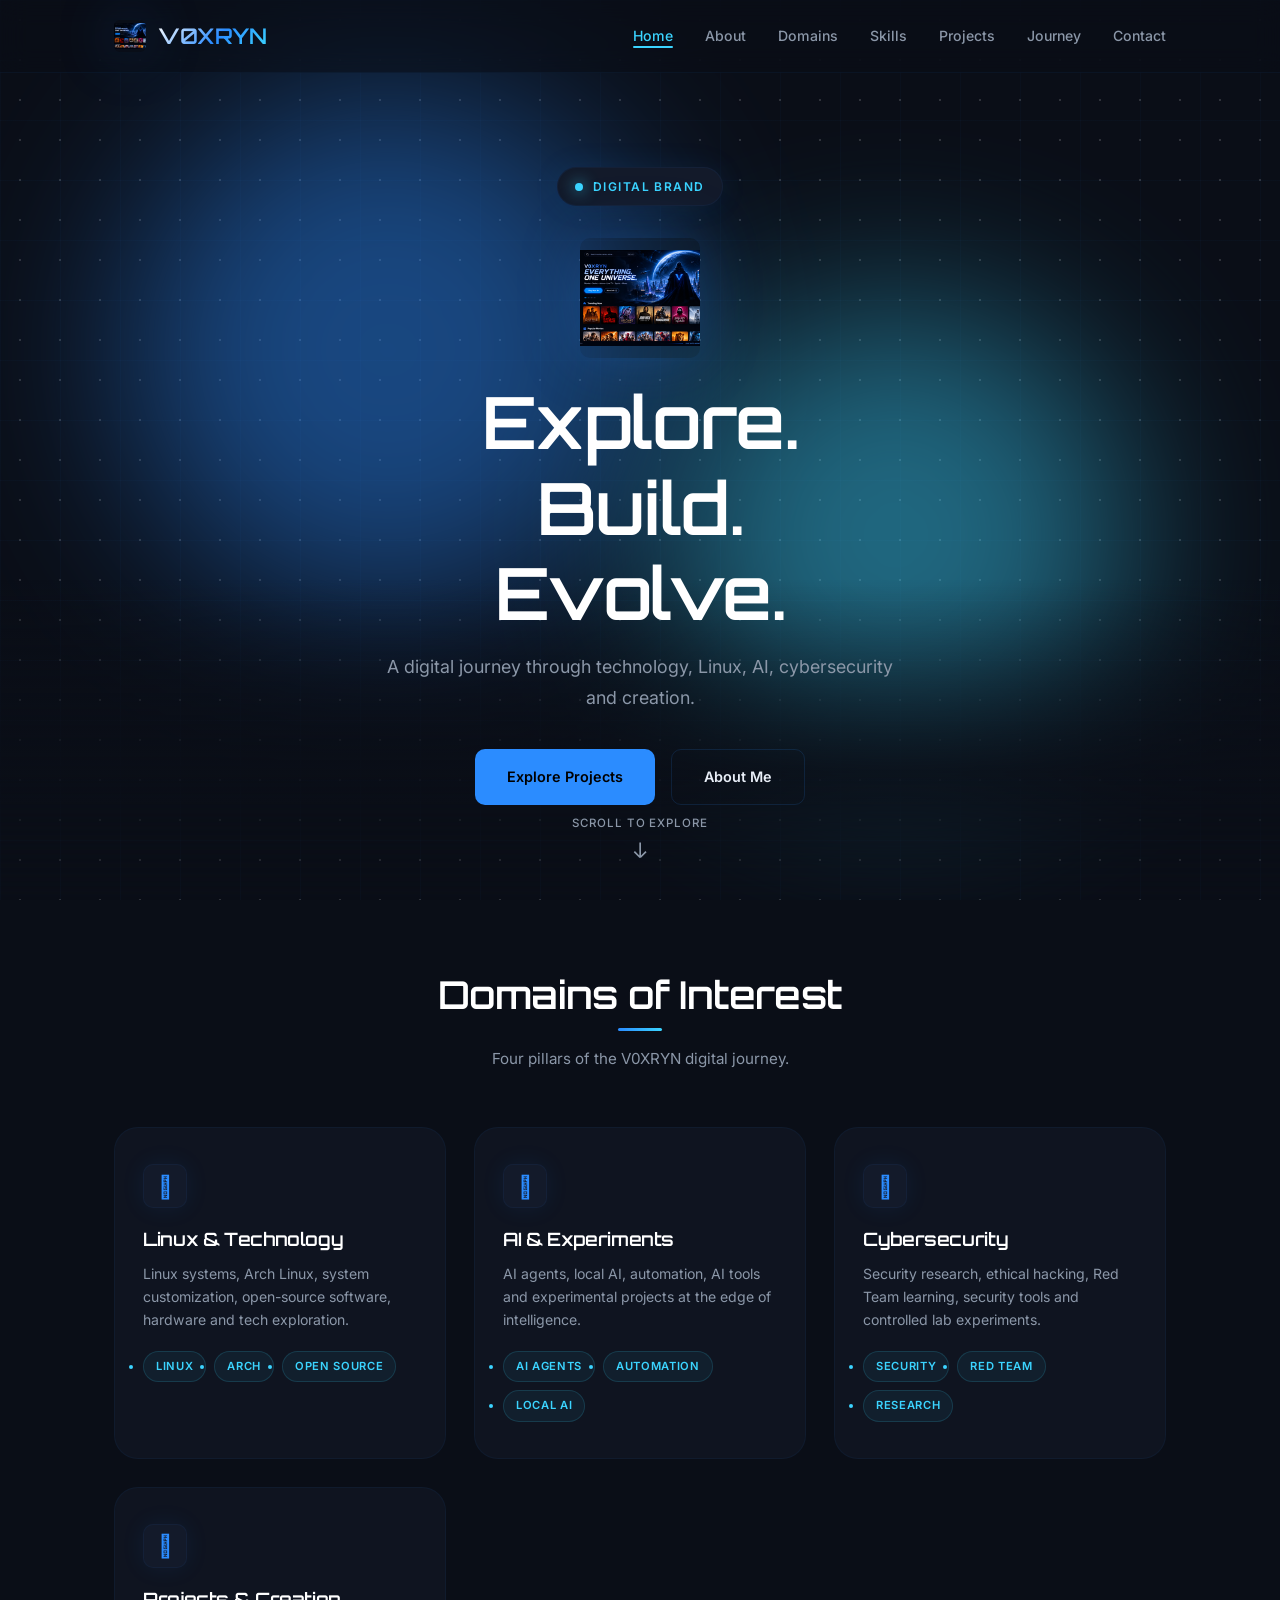
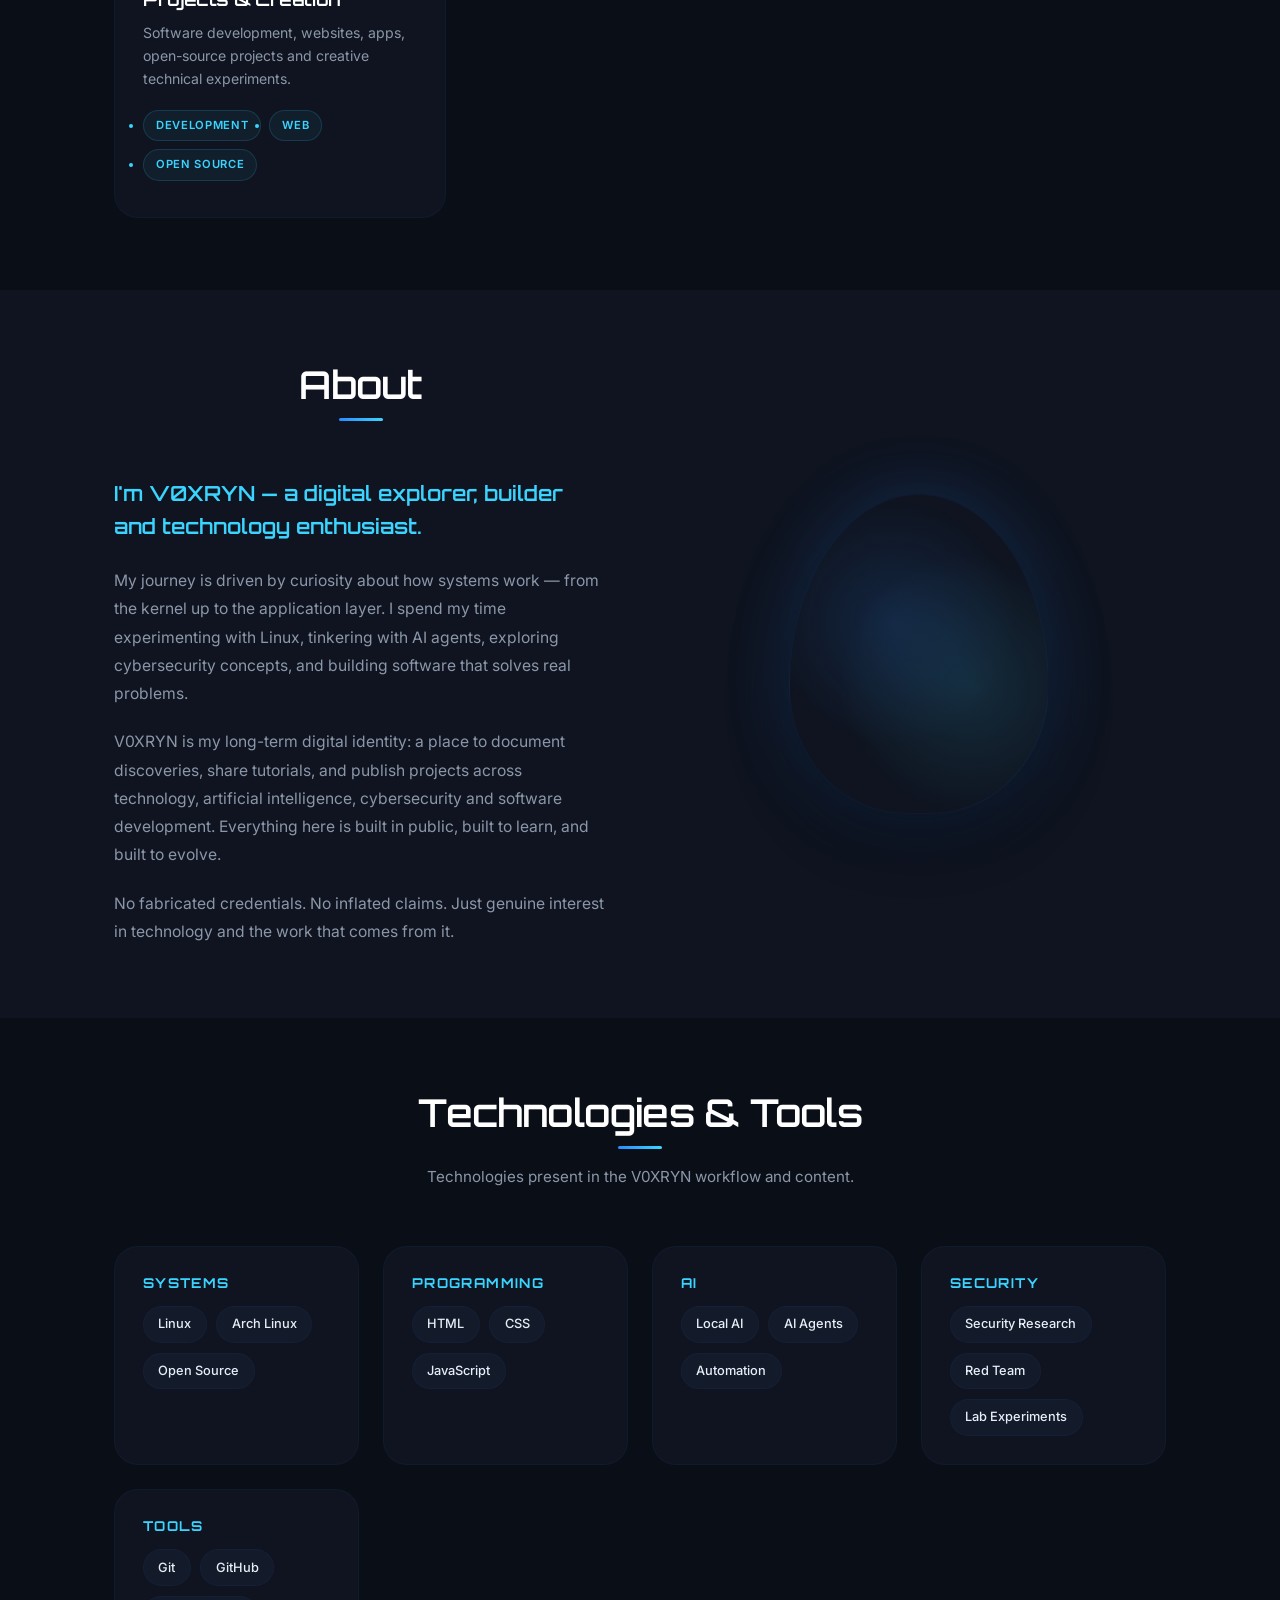
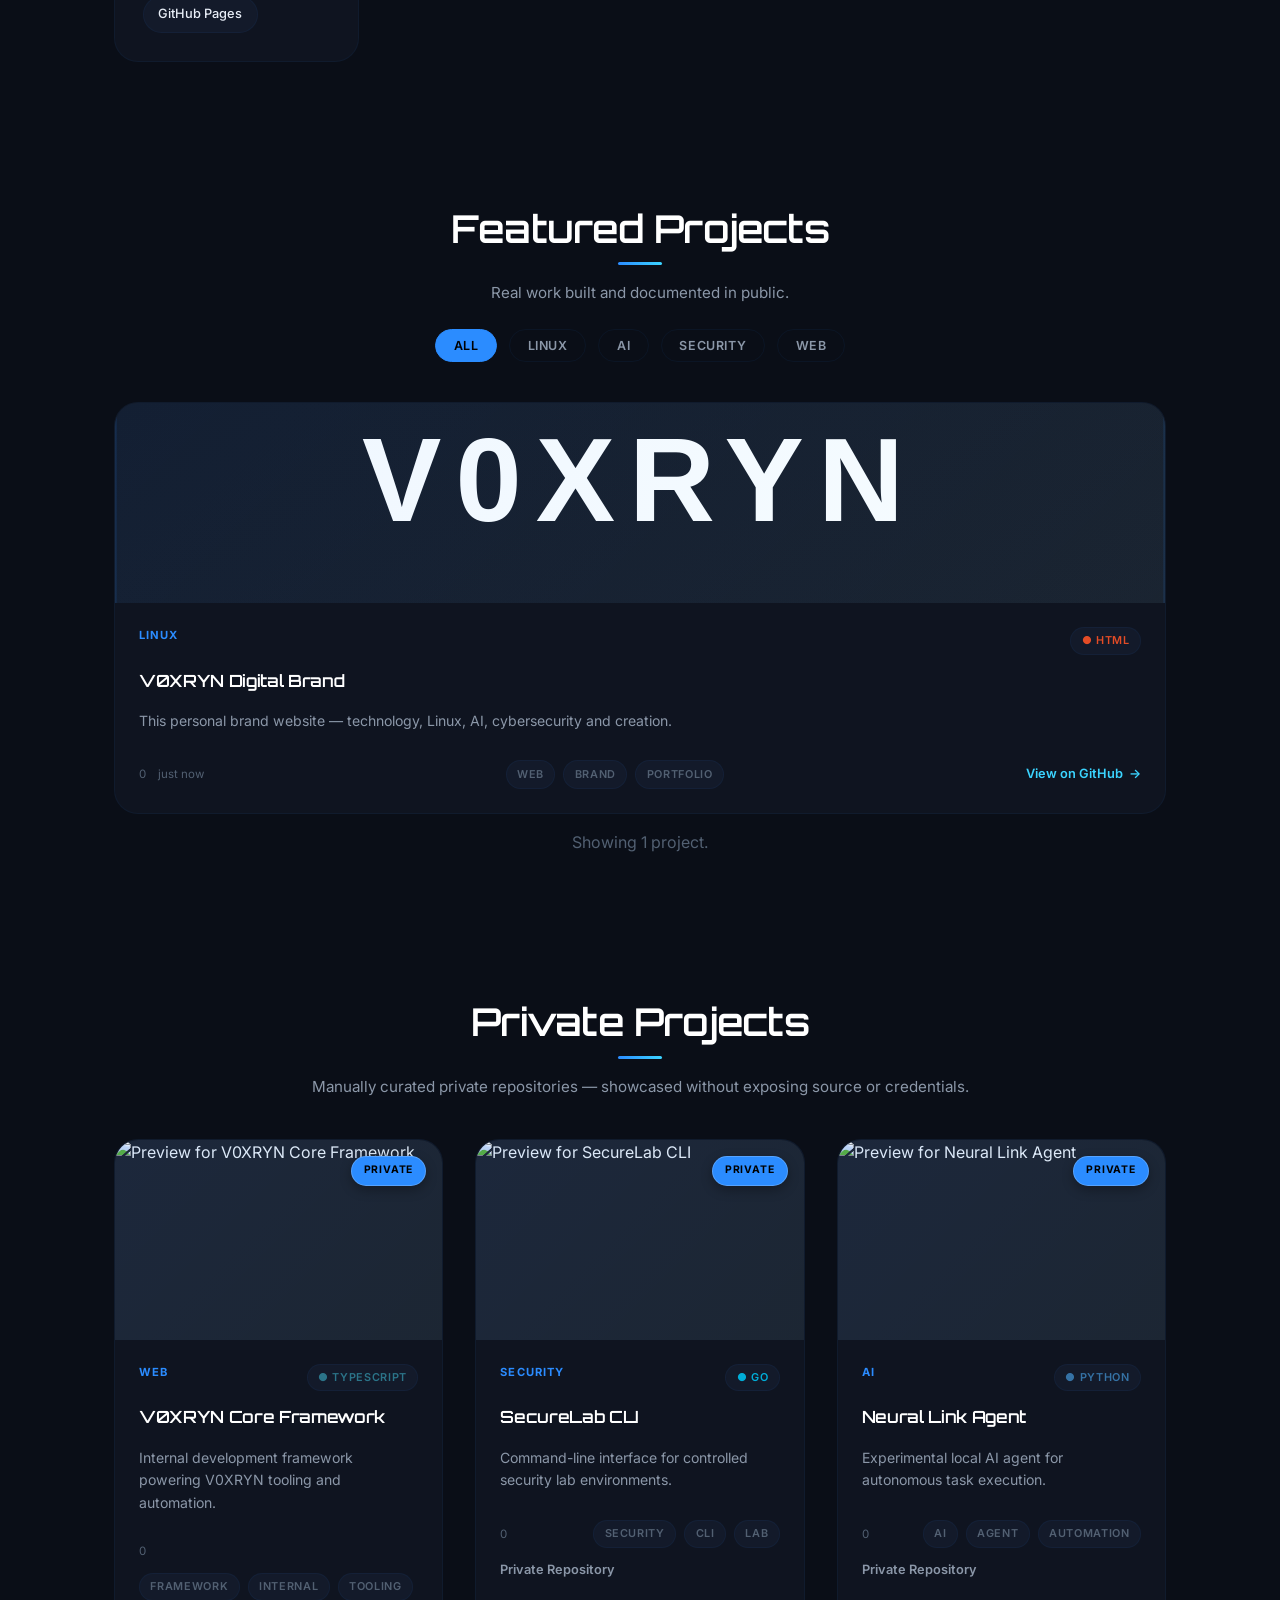
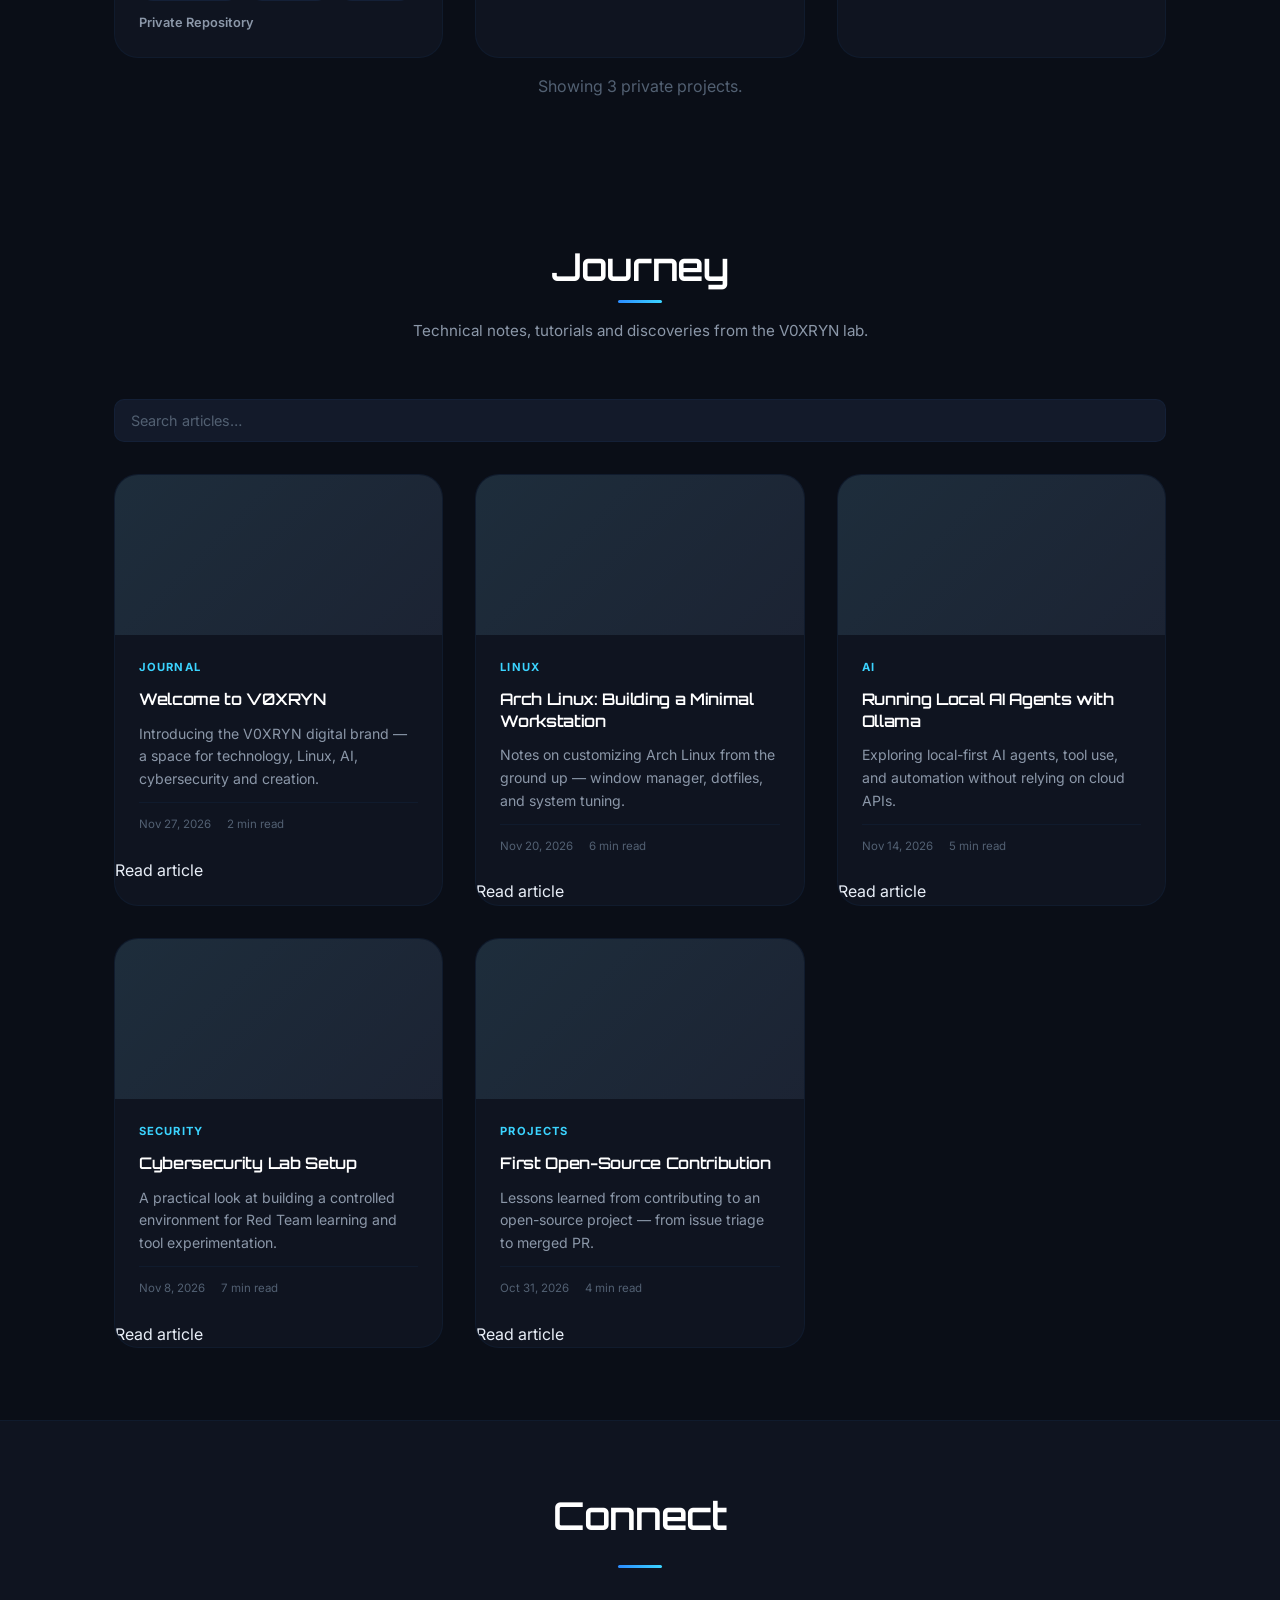
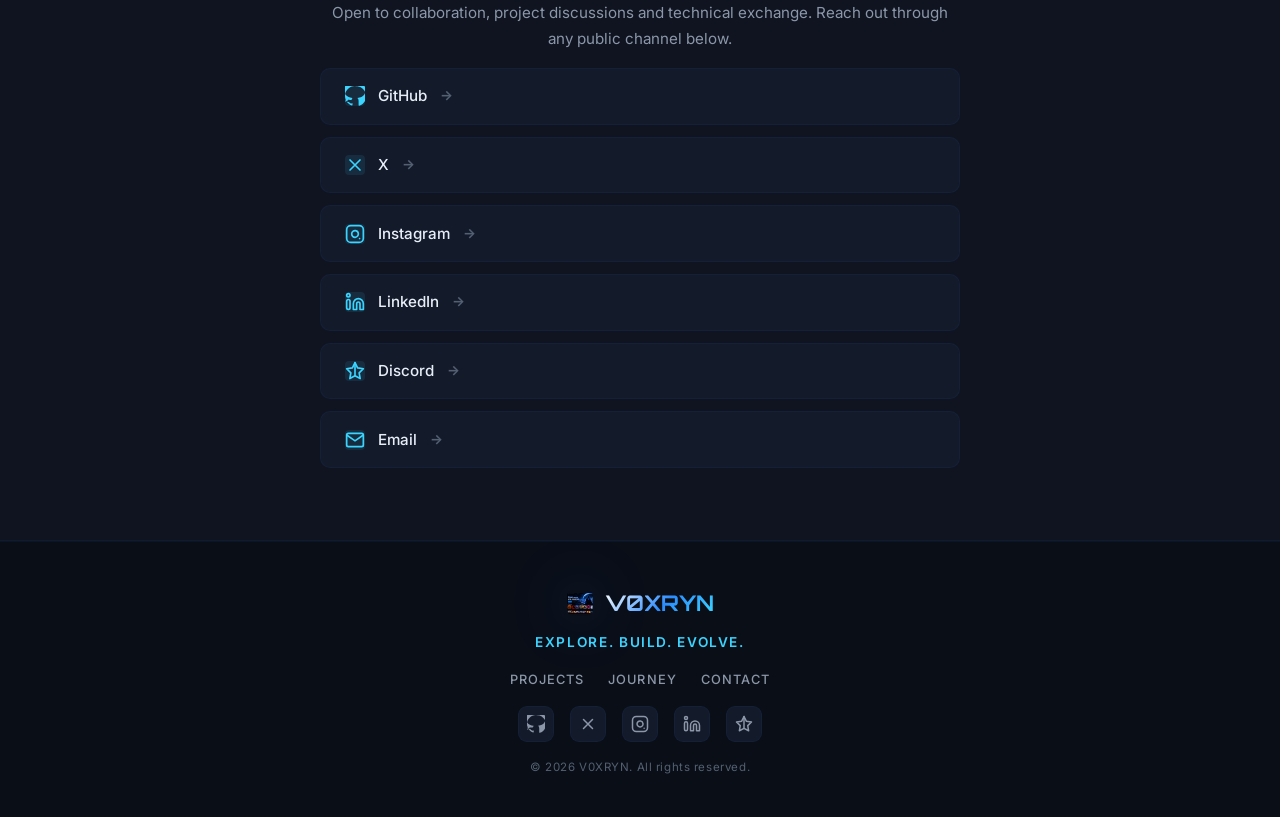
==== commit 5b314b47: "feat(projects): add visual previews and private projects section - Add branded project logo/preview " ====
--- a/index.html
+++ b/index.html
@@ -259,6 +259,27 @@
       </div>
     </section>
 
+    <!-- ======================== Private Projects ======================== -->
+    <section class="section projects-section private-projects-section" id="private-projects" aria-labelledby="private-projects-title">
+      <div class="section-container">
+        <div class="section-header projects-header">
+          <div>
+            <h2 class="section-title" id="private-projects-title">Private Projects</h2>
+            <span class="section-divider"></span>
+            <p class="section-sub">Manually curated private repositories — showcased without exposing source or credentials.</p>
+          </div>
+        </div>
+        <div class="projects-loading" id="private-projects-loading" role="status" aria-label="Loading private projects">Loading private projects…</div>
+        <div class="projects-error" id="private-projects-error" role="alert" aria-live="polite" style="display:none;">
+          Unable to load private projects.
+        </div>
+        <div class="projects-grid" id="private-projects-grid">
+          <!-- Private projects injected by JS -->
+        </div>
+        <p class="projects-note" id="private-projects-note"></p>
+      </div>
+    </section>
+
     <!-- ======================== Blog / Journey ======================== -->
     <section class="section blog-section" id="blog" aria-labelledby="blog-title">
       <div class="section-container">
--- a/assets/css/style.css
+++ b/assets/css/style.css
@@ -917,6 +917,79 @@
   text-align: center;
   color: var(--text-muted);
   margin-top: 1rem;
+}
+
+/* ======================== Project Previews ======================== */
+.project-preview {
+  height: 200px;
+  background: var(--navy);
+  position: relative;
+  overflow: hidden;
+  flex-shrink: 0;
+}
+
+.project-preview img {
+  width: 100%;
+  height: 100%;
+  object-fit: cover;
+  object-position: center;
+  display: block;
+  transition: transform var(--transition);
+}
+
+.project-card:hover .project-preview img {
+  transform: scale(1.03);
+}
+
+.project-preview::after {
+  content: "";
+  position: absolute;
+  inset: 0;
+  background: linear-gradient(135deg, rgba(43, 140, 255, 0.08), rgba(59, 212, 255, 0.04));
+}
+
+/* PRIVATE badge on project cards */
+.project-badge {
+  position: absolute;
+  top: 1rem;
+  right: 1rem;
+  font-size: 0.65rem;
+  font-weight: 700;
+  text-transform: uppercase;
+  letter-spacing: 0.08em;
+  padding: 0.35rem 0.75rem;
+  border-radius: var(--radius-full);
+  z-index: 3;
+  box-shadow: 0 4px 12px rgba(0, 0, 0, 0.3);
+}
+
+.project-badge-private {
+  background: var(--blue);
+  color: #000;
+  border: 1px solid rgba(255, 255, 255, 0.2);
+}
+
+.project-card-private .project-language {
+  color: var(--text-dim);
+}
+
+/* Private source link styling (replaces "View on GitHub") */
+.project-source-private {
+  display: inline-flex;
+  align-items: center;
+  gap: 0.4rem;
+  color: var(--text-muted);
+  font-size: 0.8rem;
+  font-weight: 600;
+}
+
+/* Private Projects section header tweaks */
+.private-projects-section .section-sub {
+  color: var(--text-muted);
+}
+
+.private-projects-section .projects-header {
+  text-align: center;
 }
 
 /* ======================== Blog ======================== */
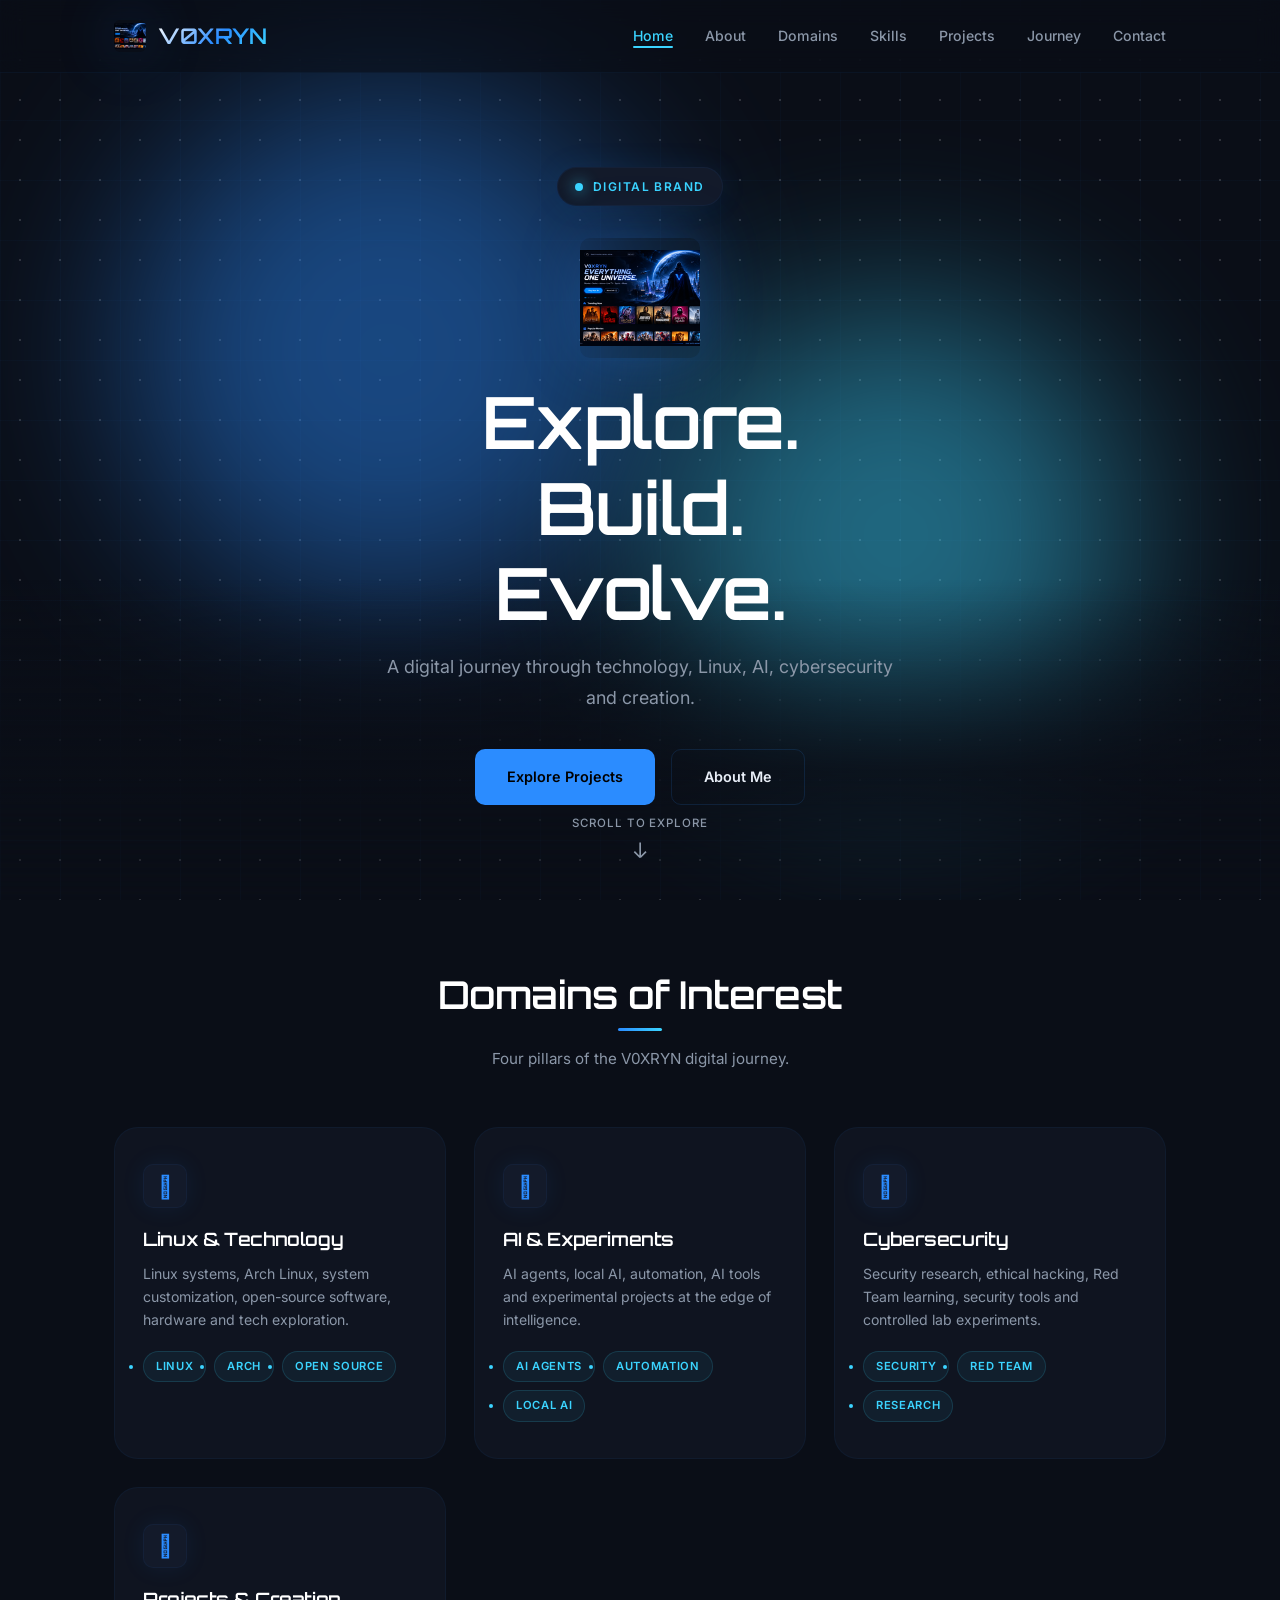
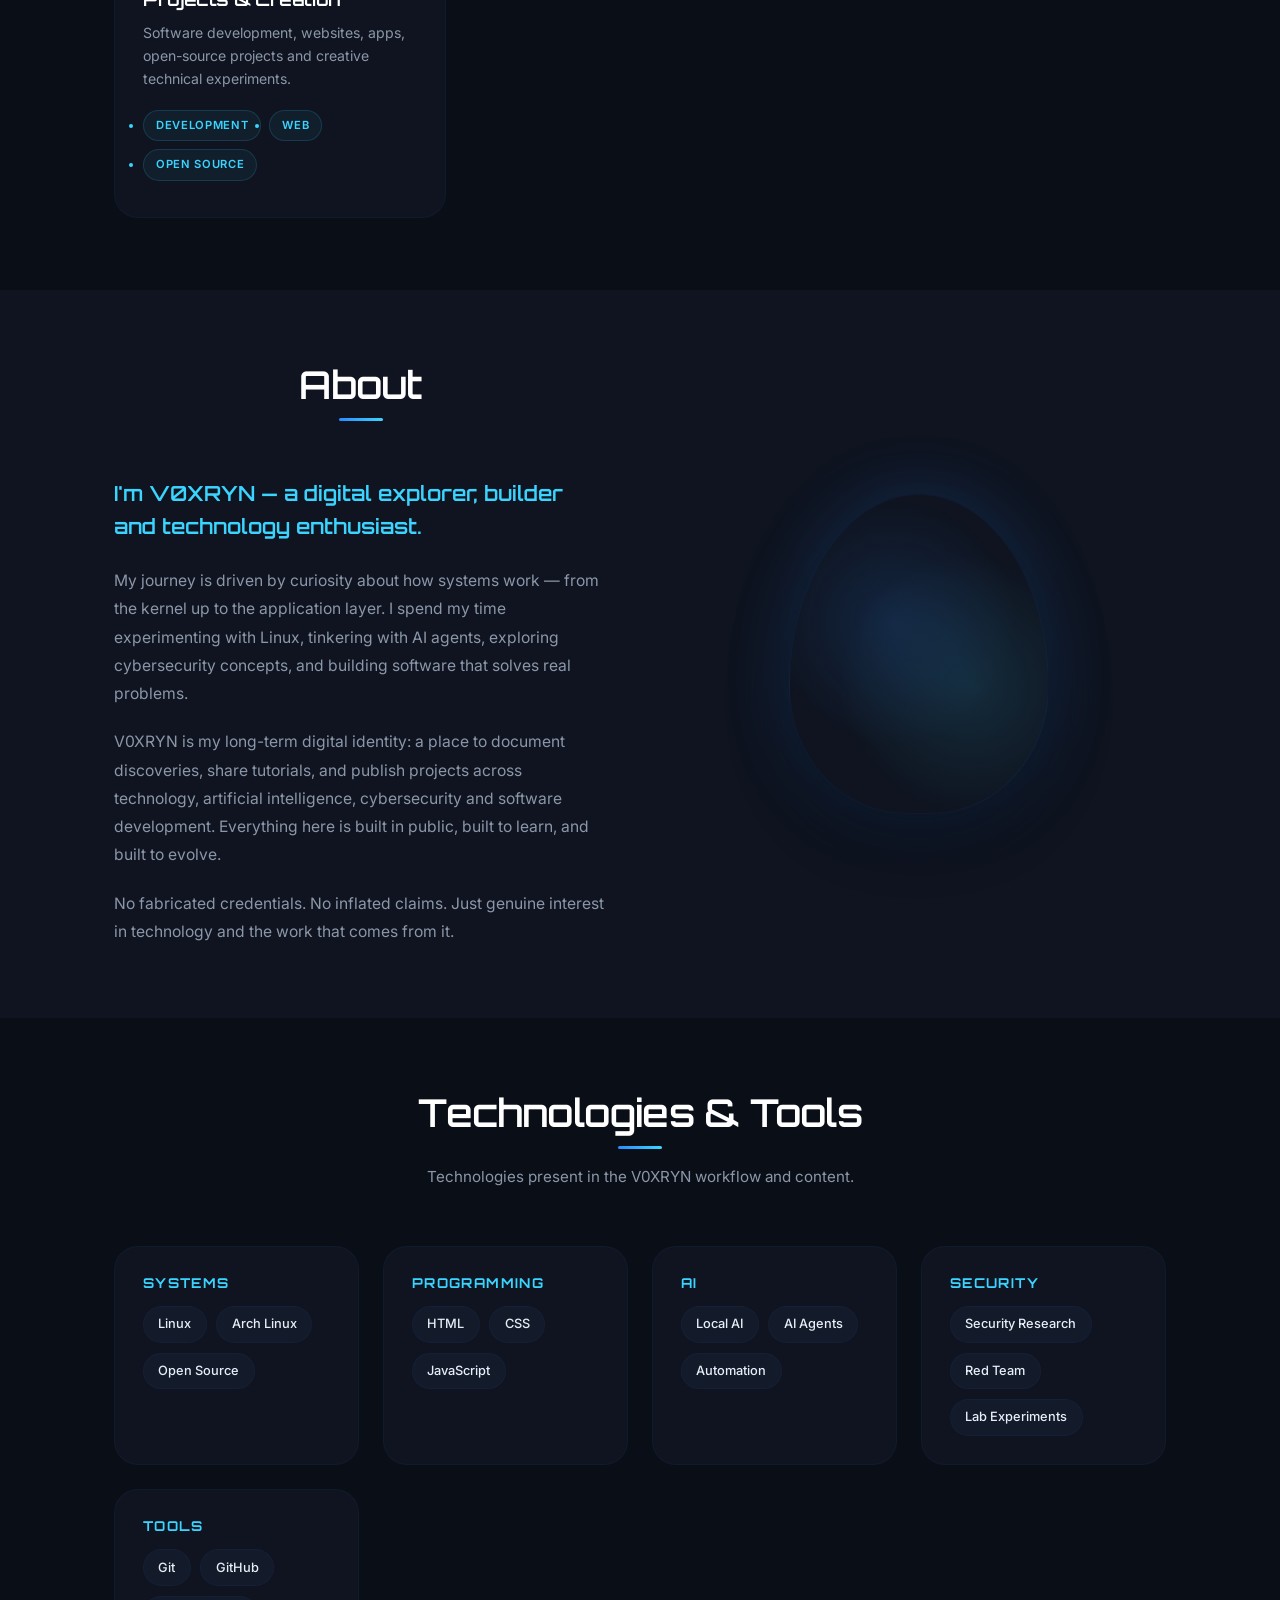
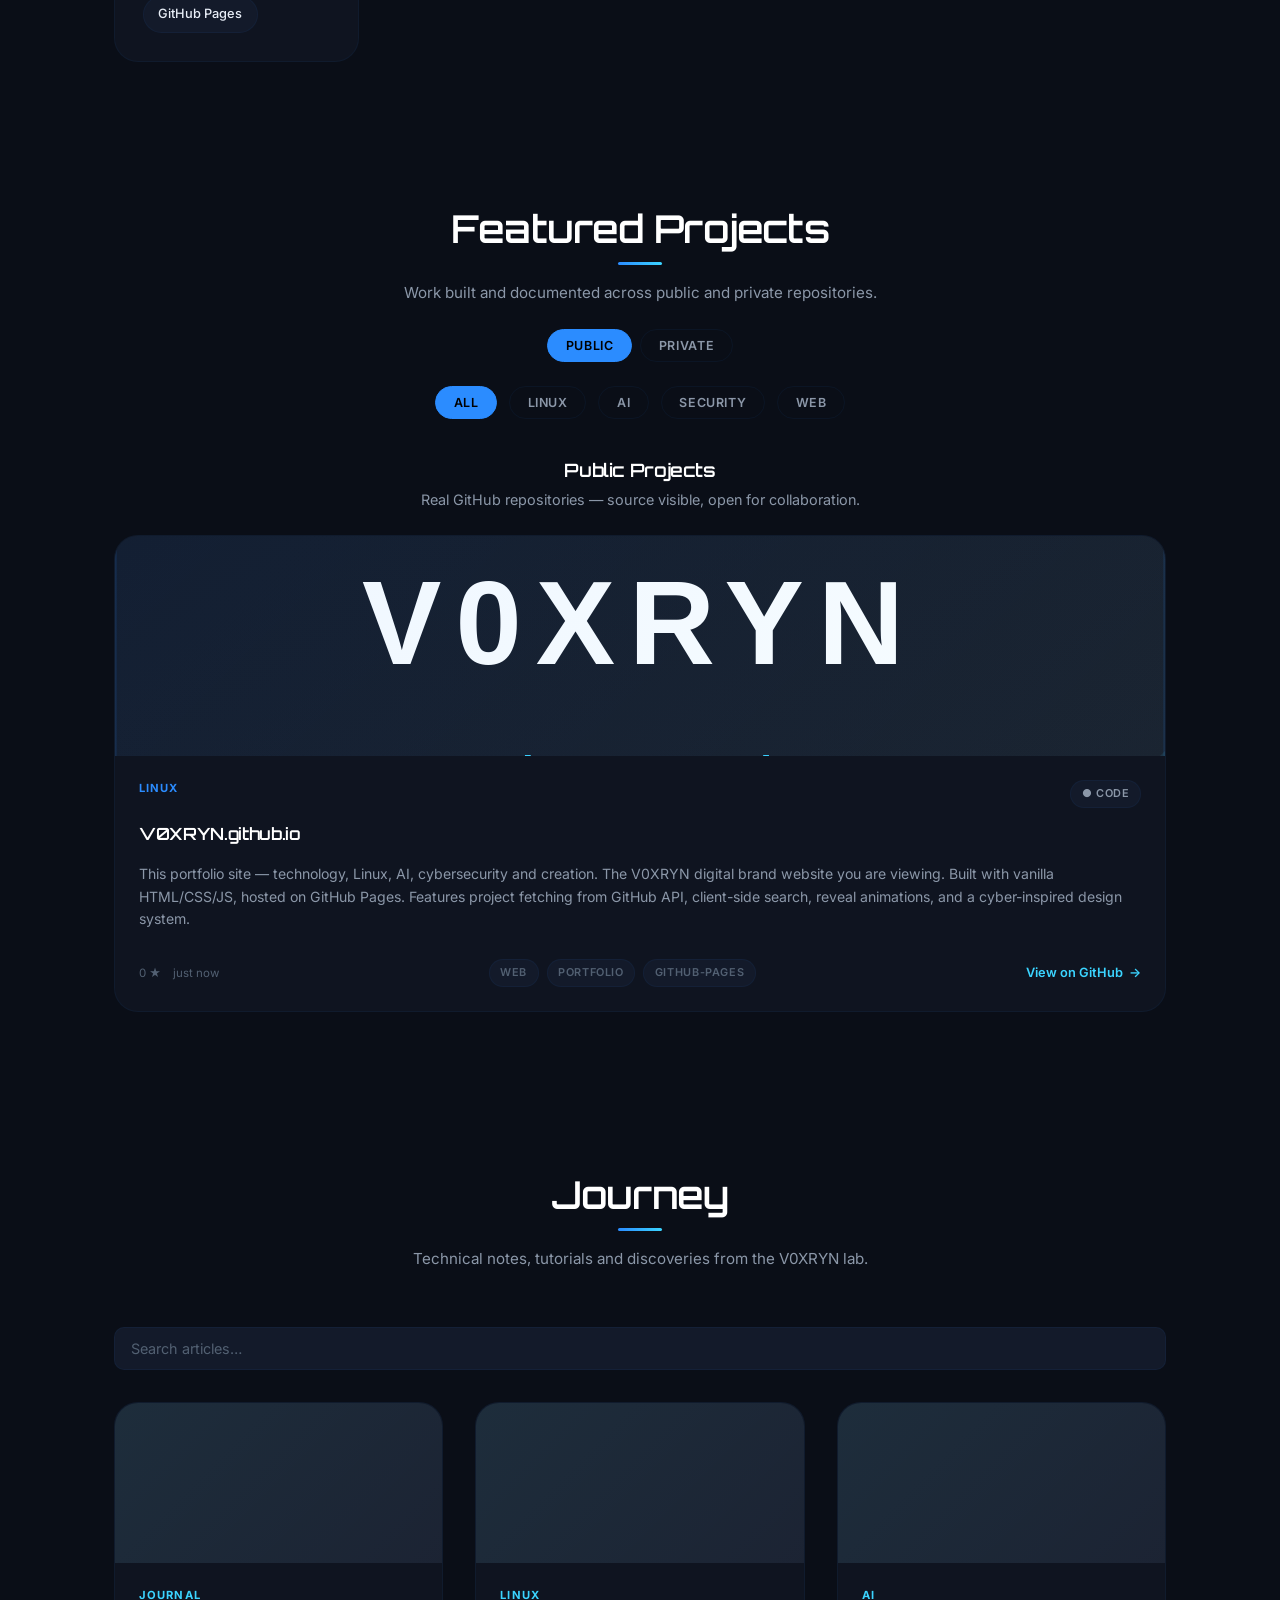
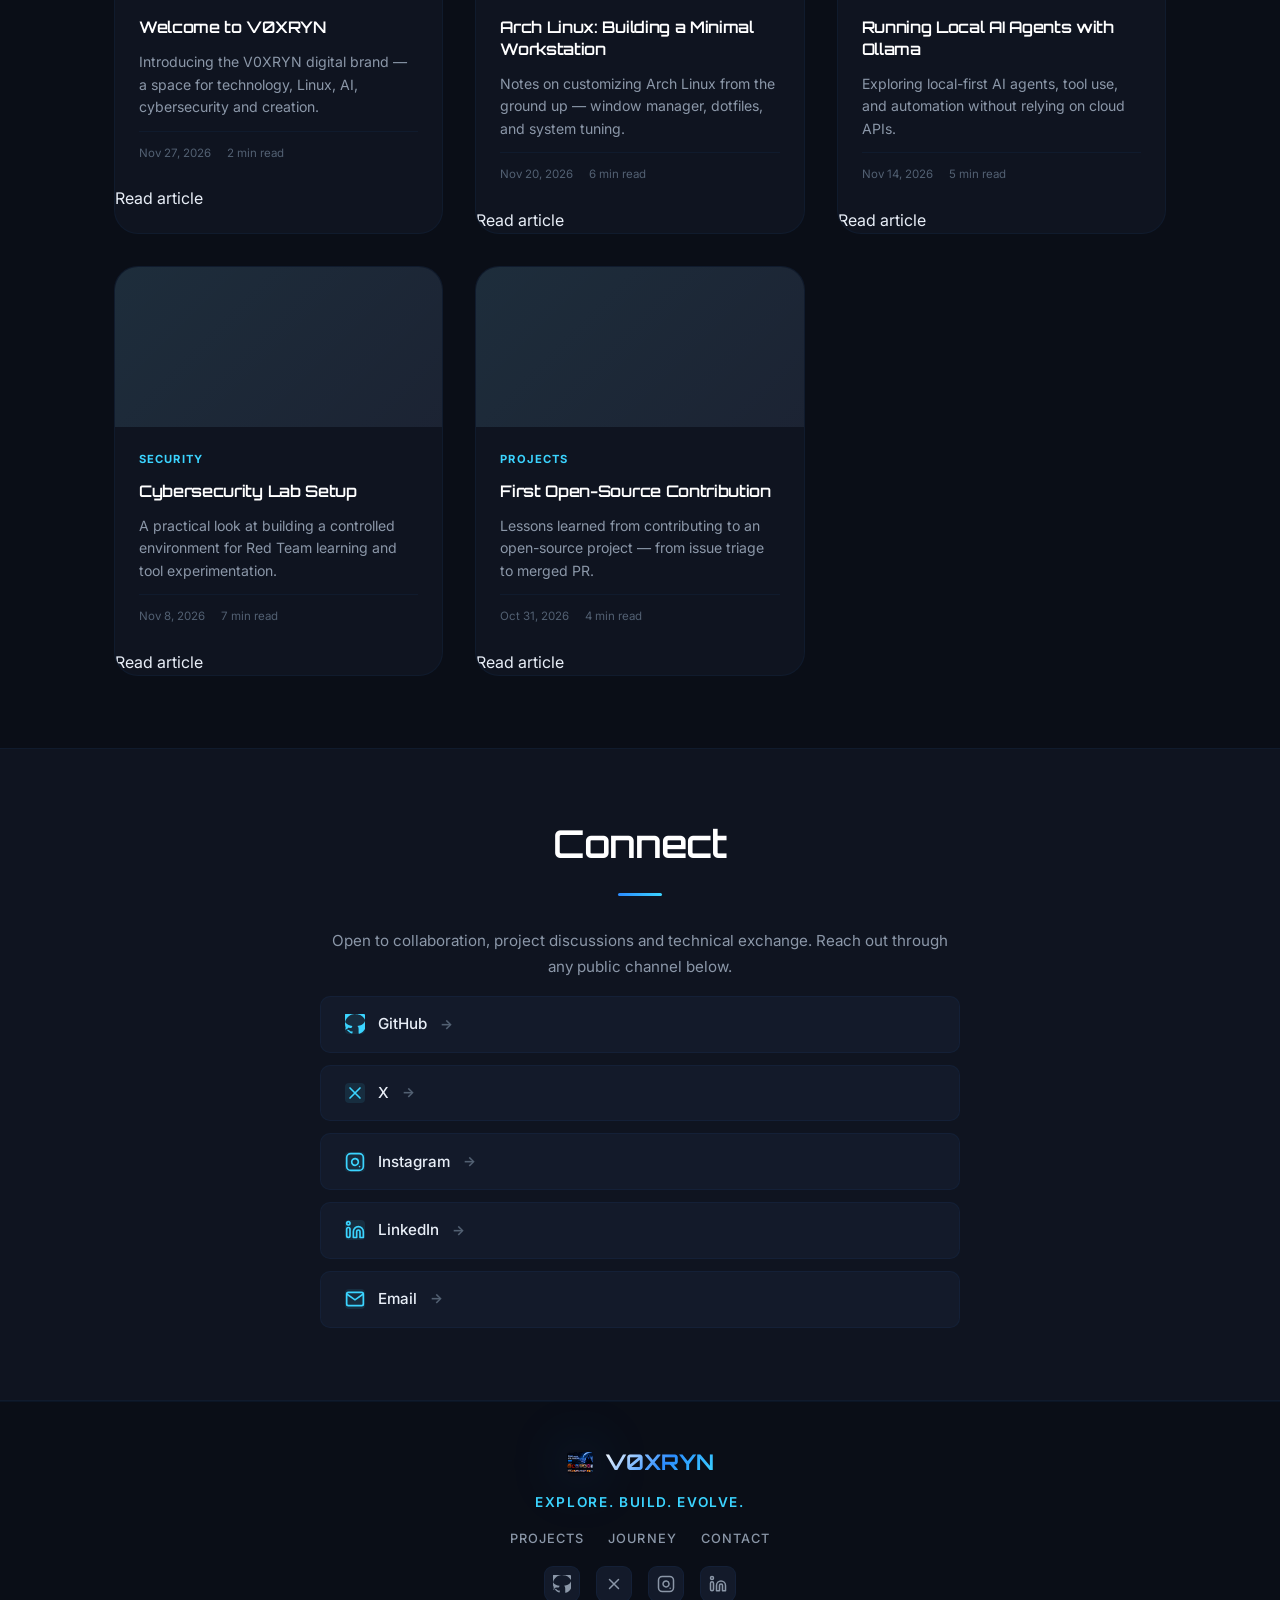
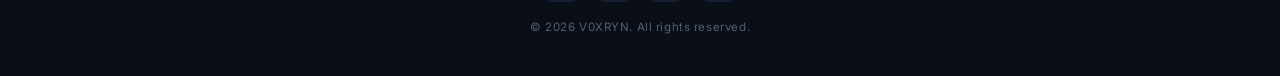
==== commit ccabcd66: "feat(projects): rebuild with JSON data layer, Public/Private toggle, monogram fallback - Single #pro" ====
--- a/index.html
+++ b/index.html
@@ -71,6 +71,9 @@
         <a class="nav-social-link" href="https://github.com/V0XRYN" target="_blank" rel="noopener noreferrer" aria-label="GitHub">
           <svg width="16" height="16" fill="currentColor" viewBox="0 0 24 24" aria-hidden="true"><path d="M12 0c-6.626 0-12 5.373-12 12 0 5.302 3.438 9.8 8.205 11.385.6.113.82-.258.82-.577 0-.285-.01-1.04-.015-2.04-3.338.724-4.042-1.61-4.042-1.61C-4.422 18.07-3.86 17.5-3.86 17.5c-0.975-0.665 0.08-0.845 0.08-0.845 1.206 0.084 1.838 1.236 1.838 1.236 1.07 1.835 2.809 1.305 3.495.998.108-.776.417-1.305.76-1.605-2.665-.3-5.466-1.332-5.466-1.332-0.905-0.62 0.03-0.605 0.03-0.605 1.794 0.116 2.74 1.212 2.74 1.212 2.073 1.165 4.38 1.81 6.84 1.185 0.29-0.638 0.56-1.315 0.815-2.075-4.765-0.555-9.79-2.39-9.79-10.005 0-2.21 0.795-4.01 2.11-5.43-0.21-0.52-0.905-2.6 0.18-5.42 0 0 1.705-0.555 5.475 2.04 1.582-0.445 3.3-0.67 5.02-0.675 1.72 0.005 3.44 0.23 5.02 0.675 3.77-2.595 5.47-2.04 5.47-2.04 1.085 2.82 0.39 4.9 0.18 5.42 1.315 1.42 2.11 3.22 2.11 5.43 0 7.61-5.025 9.45-9.79 10.005 0.795 0.6 1.5 1.76 1.5 3.56 0 2.56 0 4.63 0 5.27 0 0.315 0.215 0.69 0.825 0.575 4.76-1.585 8.205-6.085 8.205-11.385 0-6.627-5.373-12-12-12z"/></svg>
         </a>
+        <a class="nav-social-link" href="https://x.com/V0XRYN" target="_blank" rel="noopener noreferrer" aria-label="X">
+          <svg width="16" height="16" viewBox="0 0 24 24" fill="none" stroke="currentColor" stroke-width="2" stroke-linecap="round" stroke-linejoin="round" aria-hidden="true"><path d="M18 6L6 18M6 6l12 12"/></svg>
+        </a>
       </div>
     </div>
   </nav>
@@ -238,7 +241,11 @@
           <div>
             <h2 class="section-title" id="projects-title">Featured Projects</h2>
             <span class="section-divider"></span>
-            <p class="section-sub">Real work built and documented in public.</p>
+            <p class="section-sub">Work built and documented across public and private repositories.</p>
+          </div>
+          <div class="project-toggle" role="group" aria-label="Project visibility">
+            <button class="toggle-btn active" data-scope="public">Public</button>
+            <button class="toggle-btn" data-scope="private">Private</button>
           </div>
           <div class="project-filters">
             <button class="filter-btn active" data-filter="all">All</button>
@@ -248,35 +255,28 @@
             <button class="filter-btn" data-filter="web">Web</button>
           </div>
         </div>
-        <div class="projects-loading" id="projects-loading" role="status" aria-label="Loading projects">Loading projects from GitHub…</div>
-        <div class="projects-error" id="projects-error" role="alert" aria-live="polite" style="display:none;">
-          Unable to load projects from GitHub. Showing featured projects instead.
-        </div>
-        <div class="projects-grid" id="projects-grid">
-          <!-- Projects injected by JS -->
-        </div>
+
+        <!-- Public projects group -->
+        <div class="project-group" id="group-public" aria-labelledby="public-heading">
+          <h3 class="project-group-heading" id="public-heading">Public Projects</h3>
+          <p class="project-group-intro">Real GitHub repositories — source visible, open for collaboration.</p>
+          <div class="projects-loading" id="projects-loading" role="status" aria-label="Loading public projects">Loading public projects…</div>
+          <div class="projects-grid" id="projects-grid">
+            <!-- Public projects injected by JS -->
+          </div>
+        </div>
+
+        <!-- Private projects group -->
+        <div class="project-group" id="group-private" aria-labelledby="private-heading" style="display:none;">
+          <h3 class="project-group-heading" id="private-heading">Private Projects</h3>
+          <p class="project-group-intro">Manually curated private projects — showcased without exposing source or credentials.</p>
+          <div class="projects-loading" id="private-projects-loading" role="status" aria-label="Loading private projects">Loading private projects…</div>
+          <div class="projects-grid" id="private-projects-grid">
+            <!-- Private projects injected by JS -->
+          </div>
+        </div>
+
         <p class="projects-note" id="projects-note"></p>
-      </div>
-    </section>
-
-    <!-- ======================== Private Projects ======================== -->
-    <section class="section projects-section private-projects-section" id="private-projects" aria-labelledby="private-projects-title">
-      <div class="section-container">
-        <div class="section-header projects-header">
-          <div>
-            <h2 class="section-title" id="private-projects-title">Private Projects</h2>
-            <span class="section-divider"></span>
-            <p class="section-sub">Manually curated private repositories — showcased without exposing source or credentials.</p>
-          </div>
-        </div>
-        <div class="projects-loading" id="private-projects-loading" role="status" aria-label="Loading private projects">Loading private projects…</div>
-        <div class="projects-error" id="private-projects-error" role="alert" aria-live="polite" style="display:none;">
-          Unable to load private projects.
-        </div>
-        <div class="projects-grid" id="private-projects-grid">
-          <!-- Private projects injected by JS -->
-        </div>
-        <p class="projects-note" id="private-projects-note"></p>
       </div>
     </section>
 
@@ -328,11 +328,6 @@
                 <span>LinkedIn</span>
                 <span class="link-arrow">→</span>
               </a>
-              <a class="connect-link" href="#" target="_blank" rel="noopener noreferrer" id="discord-link">
-                <span class="link-icon"><svg width="18" height="18" viewBox="0 0 24 24" fill="none" stroke="currentColor" stroke-width="2" stroke-linecap="round" stroke-linejoin="round" aria-hidden="true"><path d="M12 2L15.09 8.26L22 9.27L17 14.14L18.18 21.02L12 17.77L5.82 21.02L7 14.14L2 9.27L8.91 8.26L12 2z"/><path d="M12 17.77L12 12L12 2"/></svg></span>
-                <span>Discord</span>
-                <span class="link-arrow">→</span>
-              </a>
               <a class="connect-link" href="mailto:v0xryn.null@gmail.com">
                 <span class="link-icon"><svg width="18" height="18" fill="none" stroke="currentColor" viewBox="0 0 24 24" stroke-width="2" aria-hidden="true"><path d="M4 4h16c1.1 0 2 .9 2 2v12c0 1.1-.9 2-2 2H4c-1.1 0-2-.9-2-2V6c0-1.1.9-2 2-2z"/><polyline points="22,6 12,13 2,6"/></svg></span>
                 <span>Email</span>
@@ -371,9 +366,6 @@
         </a>
         <a class="footer-social-link" href="https://www.linkedin.com/in/V0XRYN/" target="_blank" rel="noopener noreferrer" aria-label="LinkedIn">
           <svg width="18" height="18" viewBox="0 0 24 24" fill="none" stroke="currentColor" stroke-width="2" stroke-linecap="round" stroke-linejoin="round" aria-hidden="true"><path d="M16 8a6 6 0 0 1 6 6v7h-4v-7a2 2 0 0 0-2-2 2 2 0 0 0-2 2v7h-4v-7a6 6 0 0 1 6-6z"/><rect width="4" height="12" x="2" y="9" rx="2" ry="2"/><circle cx="4" cy="4" r="2"/></svg>
-        </a>
-        <a class="footer-social-link" href="#" target="_blank" rel="noopener noreferrer" aria-label="Discord" id="footer-discord-link">
-          <svg width="18" height="18" viewBox="0 0 24 24" fill="none" stroke="currentColor" stroke-width="2" stroke-linecap="round" stroke-linejoin="round" aria-hidden="true"><path d="M12 2L15.09 8.26L22 9.27L17 14.14L18.18 21.02L12 17.77L5.82 21.02L7 14.14L2 9.27L8.91 8.26L12 2z"/><path d="M12 17.77L12 12L12 2"/></svg>
         </a>
       </div>
       <p class="footer-copy">© <span id="year"></span> V0XRYN. All rights reserved.</p>
--- a/assets/css/style.css
+++ b/assets/css/style.css
@@ -800,128 +800,9 @@
   transform: translateY(-6px);
 }
 
+/* ======================== Project Previews (Unified) ======================== */
 .project-preview {
-  height: 180px;
-  background: var(--navy);
-  position: relative;
-  overflow: hidden;
-}
-
-.project-preview::after {
-  content: "";
-  position: absolute;
-  inset: 0;
-  background: linear-gradient(135deg, rgba(43, 140, 255, 0.1), rgba(59, 212, 255, 0.05));
-}
-
-.project-content {
-  padding: 1.5rem;
-  display: flex;
-  flex-direction: column;
-  gap: 0.75rem;
-}
-
-.project-header {
-  display: flex;
-  justify-content: space-between;
-  align-items: flex-start;
-  gap: 0.75rem;
-}
-
-.project-category {
-  font-size: 0.7rem;
-  font-weight: 700;
-  text-transform: uppercase;
-  letter-spacing: 0.1em;
-  color: var(--blue);
-}
-
-.project-language {
-  font-size: 0.68rem;
-  font-weight: 600;
-  color: var(--text-dim);
-  text-transform: uppercase;
-  letter-spacing: 0.06em;
-  padding: 0.25rem 0.65rem;
-  background: var(--surface-elevated);
-  border: 1px solid var(--border-soft);
-  border-radius: var(--radius-full);
-}
-
-.project-title {
-  font-size: 1.05rem;
-  color: var(--white);
-  font-family: "Orbitron", sans-serif;
-  font-weight: 600;
-  margin: 0.25rem 0 0.5rem;
-}
-
-.project-desc {
-  color: var(--text-muted);
-  font-size: 0.88rem;
-  line-height: 1.6;
-  margin: 0;
-}
-
-.project-footer {
-  margin-top: auto;
-  padding-top: 1rem;
-  display: flex;
-  justify-content: space-between;
-  align-items: center;
-  flex-wrap: wrap;
-  gap: 0.75rem;
-}
-
-.project-meta {
-  display: flex;
-  gap: 0.75rem;
-  font-size: 0.72rem;
-  color: var(--text-dim);
-}
-
-.project-tags {
-  display: flex;
-  gap: 0.5rem;
-  flex-wrap: wrap;
-}
-
-.project-tags span {
-  font-size: 0.68rem;
-  font-weight: 600;
-  color: var(--text-dim);
-  text-transform: uppercase;
-  letter-spacing: 0.06em;
-  padding: 0.28rem 0.65rem;
-  background: var(--surface-elevated);
-  border: 1px solid var(--border-soft);
-  border-radius: var(--radius-full);
-}
-
-.project-link {
-  display: inline-flex;
-  align-items: center;
-  gap: 0.4rem;
-  color: var(--cyan);
-  text-decoration: none;
-  font-size: 0.8rem;
-  font-weight: 600;
-  transition: color var(--transition-fast);
-}
-
-.project-link:hover {
-  color: var(--blue);
-}
-
-.projects-note {
-  text-align: center;
-  color: var(--text-muted);
-  margin-top: 1rem;
-}
-
-/* ======================== Project Previews ======================== */
-.project-preview {
-  height: 200px;
+  height: 220px;
   background: var(--navy);
   position: relative;
   overflow: hidden;
@@ -937,6 +818,14 @@
   transition: transform var(--transition);
 }
 
+.project-preview iframe {
+  width: 100%;
+  height: 100%;
+  border: none;
+  display: block;
+  background: var(--navy);
+}
+
 .project-card:hover .project-preview img {
   transform: scale(1.03);
 }
@@ -947,6 +836,171 @@
   inset: 0;
   background: linear-gradient(135deg, rgba(43, 140, 255, 0.08), rgba(59, 212, 255, 0.04));
 }
+
+.project-content {
+  padding: 1.5rem;
+  display: flex;
+  flex-direction: column;
+  gap: 0.75rem;
+}
+
+.project-header {
+  display: flex;
+  justify-content: space-between;
+  align-items: flex-start;
+  gap: 0.75rem;
+}
+
+.project-category {
+  font-size: 0.7rem;
+  font-weight: 700;
+  text-transform: uppercase;
+  letter-spacing: 0.1em;
+  color: var(--blue);
+}
+
+.project-language {
+  font-size: 0.68rem;
+  font-weight: 600;
+  color: var(--text-dim);
+  text-transform: uppercase;
+  letter-spacing: 0.06em;
+  padding: 0.25rem 0.65rem;
+  background: var(--surface-elevated);
+  border: 1px solid var(--border-soft);
+  border-radius: var(--radius-full);
+}
+
+.project-title {
+  font-size: 1.05rem;
+  color: var(--white);
+  font-family: "Orbitron", sans-serif;
+  font-weight: 600;
+  margin: 0.25rem 0 0.5rem;
+}
+
+.project-desc {
+  color: var(--text-muted);
+  font-size: 0.88rem;
+  line-height: 1.6;
+  margin: 0;
+}
+
+.project-footer {
+  margin-top: auto;
+  padding-top: 1rem;
+  display: flex;
+  justify-content: space-between;
+  align-items: center;
+  flex-wrap: wrap;
+  gap: 0.75rem;
+}
+
+.project-meta {
+  display: flex;
+  gap: 0.75rem;
+  font-size: 0.72rem;
+  color: var(--text-dim);
+}
+
+.project-tags {
+  display: flex;
+  gap: 0.5rem;
+  flex-wrap: wrap;
+}
+
+.project-tags span {
+  font-size: 0.68rem;
+  font-weight: 600;
+  color: var(--text-dim);
+  text-transform: uppercase;
+  letter-spacing: 0.06em;
+  padding: 0.28rem 0.65rem;
+  background: var(--surface-elevated);
+  border: 1px solid var(--border-soft);
+  border-radius: var(--radius-full);
+}
+
+.project-link {
+  display: inline-flex;
+  align-items: center;
+  gap: 0.4rem;
+  color: var(--cyan);
+  text-decoration: none;
+  font-size: 0.8rem;
+  font-weight: 600;
+  transition: color var(--transition-fast);
+}
+
+.project-link:hover {
+  color: var(--blue);
+}
+
+.projects-note {
+  text-align: center;
+  color: var(--text-muted);
+  margin-top: 1rem;
+}
+
+/* ======================== Public/Private Toggle ======================== */
+.project-toggle {
+  display: flex;
+  gap: 0.5rem;
+  justify-content: center;
+  flex-wrap: wrap;
+  margin-top: 0.5rem;
+}
+
+.toggle-btn {
+  background: transparent;
+  border: 1px solid var(--border-soft);
+  color: var(--text-muted);
+  padding: 0.5rem 1.1rem;
+  border-radius: var(--radius-full);
+  font-size: 0.78rem;
+  font-weight: 600;
+  font-family: inherit;
+  cursor: pointer;
+  transition: all var(--transition-fast);
+  text-transform: uppercase;
+  letter-spacing: 0.05em;
+}
+
+.toggle-btn:hover {
+  border-color: var(--cyan);
+  color: var(--cyan);
+}
+
+.toggle-btn.active {
+  background: var(--blue);
+  border-color: var(--blue);
+  color: #000;
+  box-shadow: var(--blue-glow);
+}
+
+/* ======================== Project Groups ======================== */
+.project-group {
+  margin-top: 2rem;
+}
+
+.project-group-heading {
+  font-family: "Orbitron", sans-serif;
+  font-size: 1.15rem;
+  font-weight: 600;
+  color: var(--white);
+  text-align: center;
+  margin-bottom: 0.5rem;
+}
+
+.project-group-intro {
+  text-align: center;
+  color: var(--text-muted);
+  font-size: 0.9rem;
+  margin-bottom: 1.5rem;
+}
+
+/* ======================== Monogram Fallback ======================== */
+/* Monogram is generated as data:image/svg+xml via JS, no extra CSS needed */
 
 /* PRIVATE badge on project cards */
 .project-badge {
@@ -969,8 +1023,26 @@
   border: 1px solid rgba(255, 255, 255, 0.2);
 }
 
+/* LIVE badge */
+.project-badge-live {
+  background: #10B981;
+  color: #000;
+  border: 1px solid rgba(255, 255, 255, 0.2);
+  box-shadow: 0 0 20px rgba(16, 185, 129, 0.4);
+}
+
 .project-card-private .project-language {
   color: var(--text-dim);
+}
+
+/* Private project status */
+.project-status {
+  font-size: 0.72rem;
+  font-weight: 600;
+  text-transform: uppercase;
+  letter-spacing: 0.06em;
+  color: var(--cyan);
+  margin: 0 0 0.5rem;
 }
 
 /* Private source link styling (replaces "View on GitHub") */
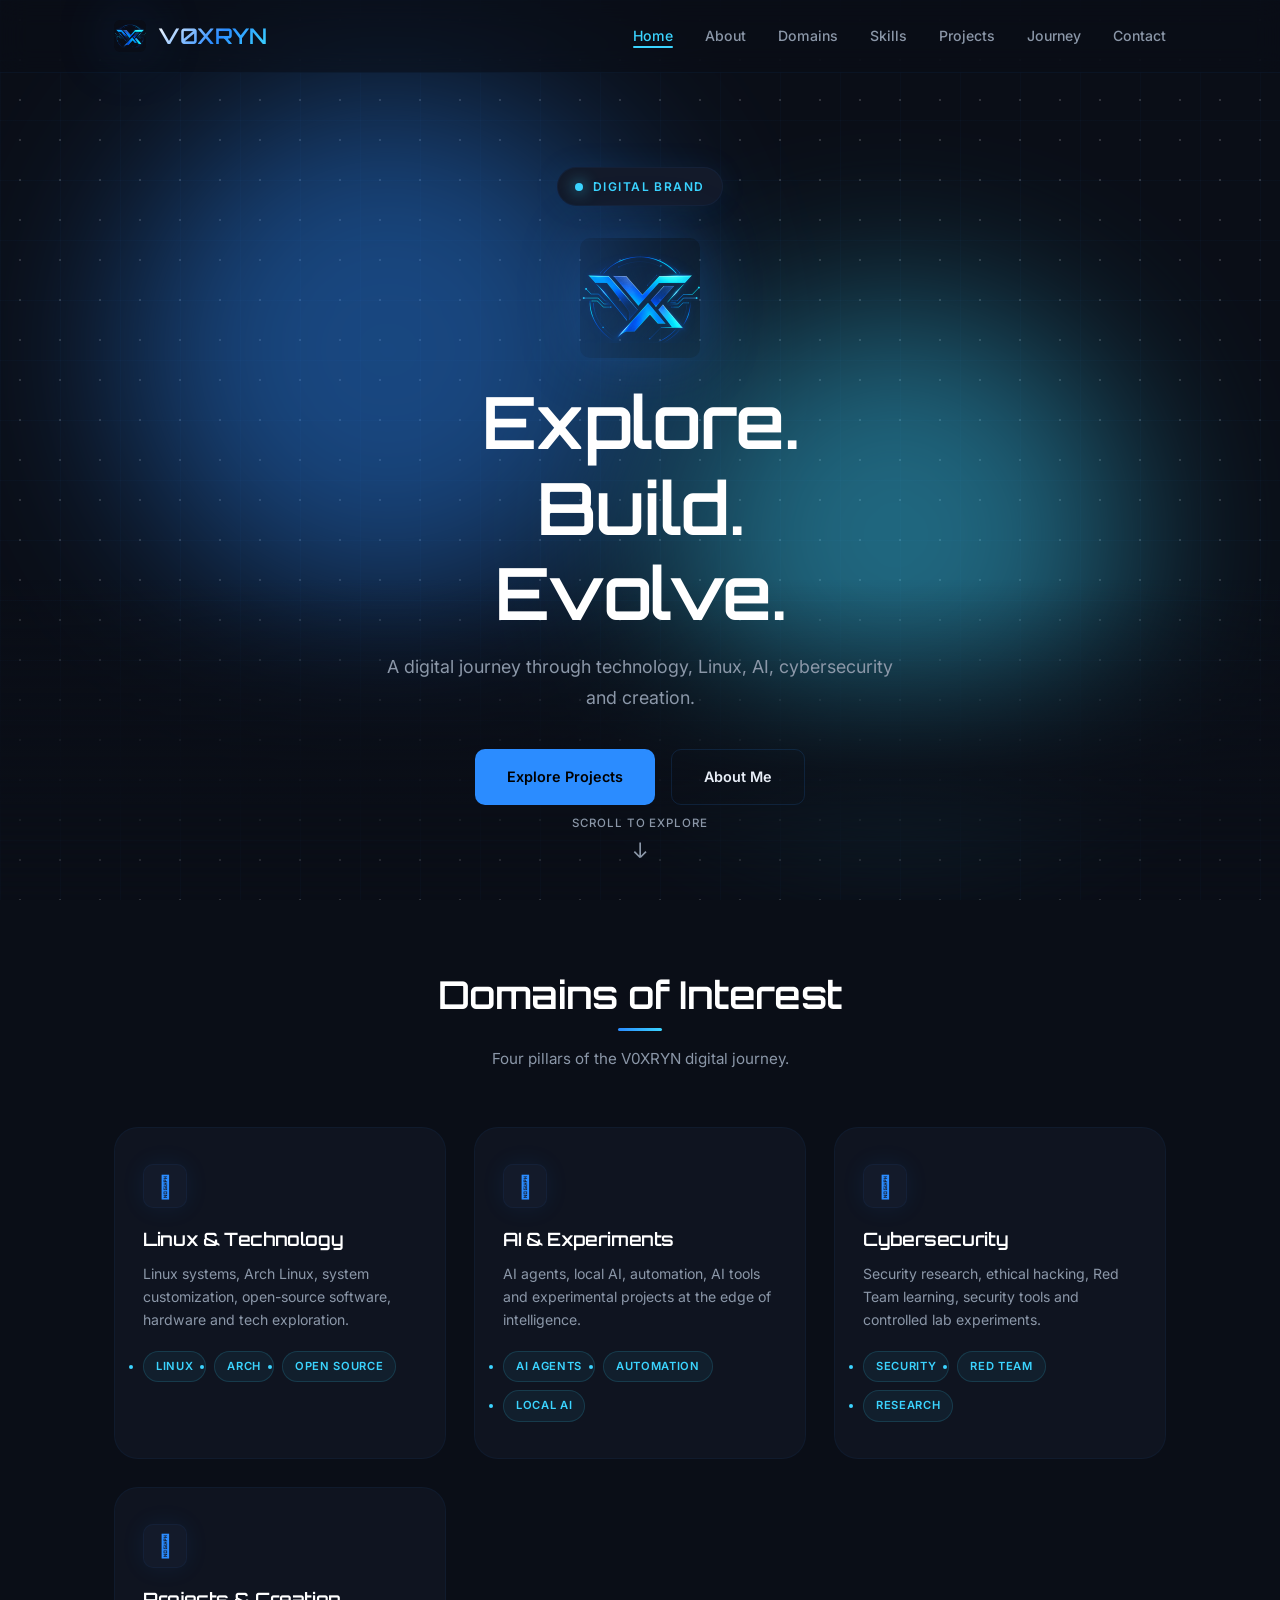
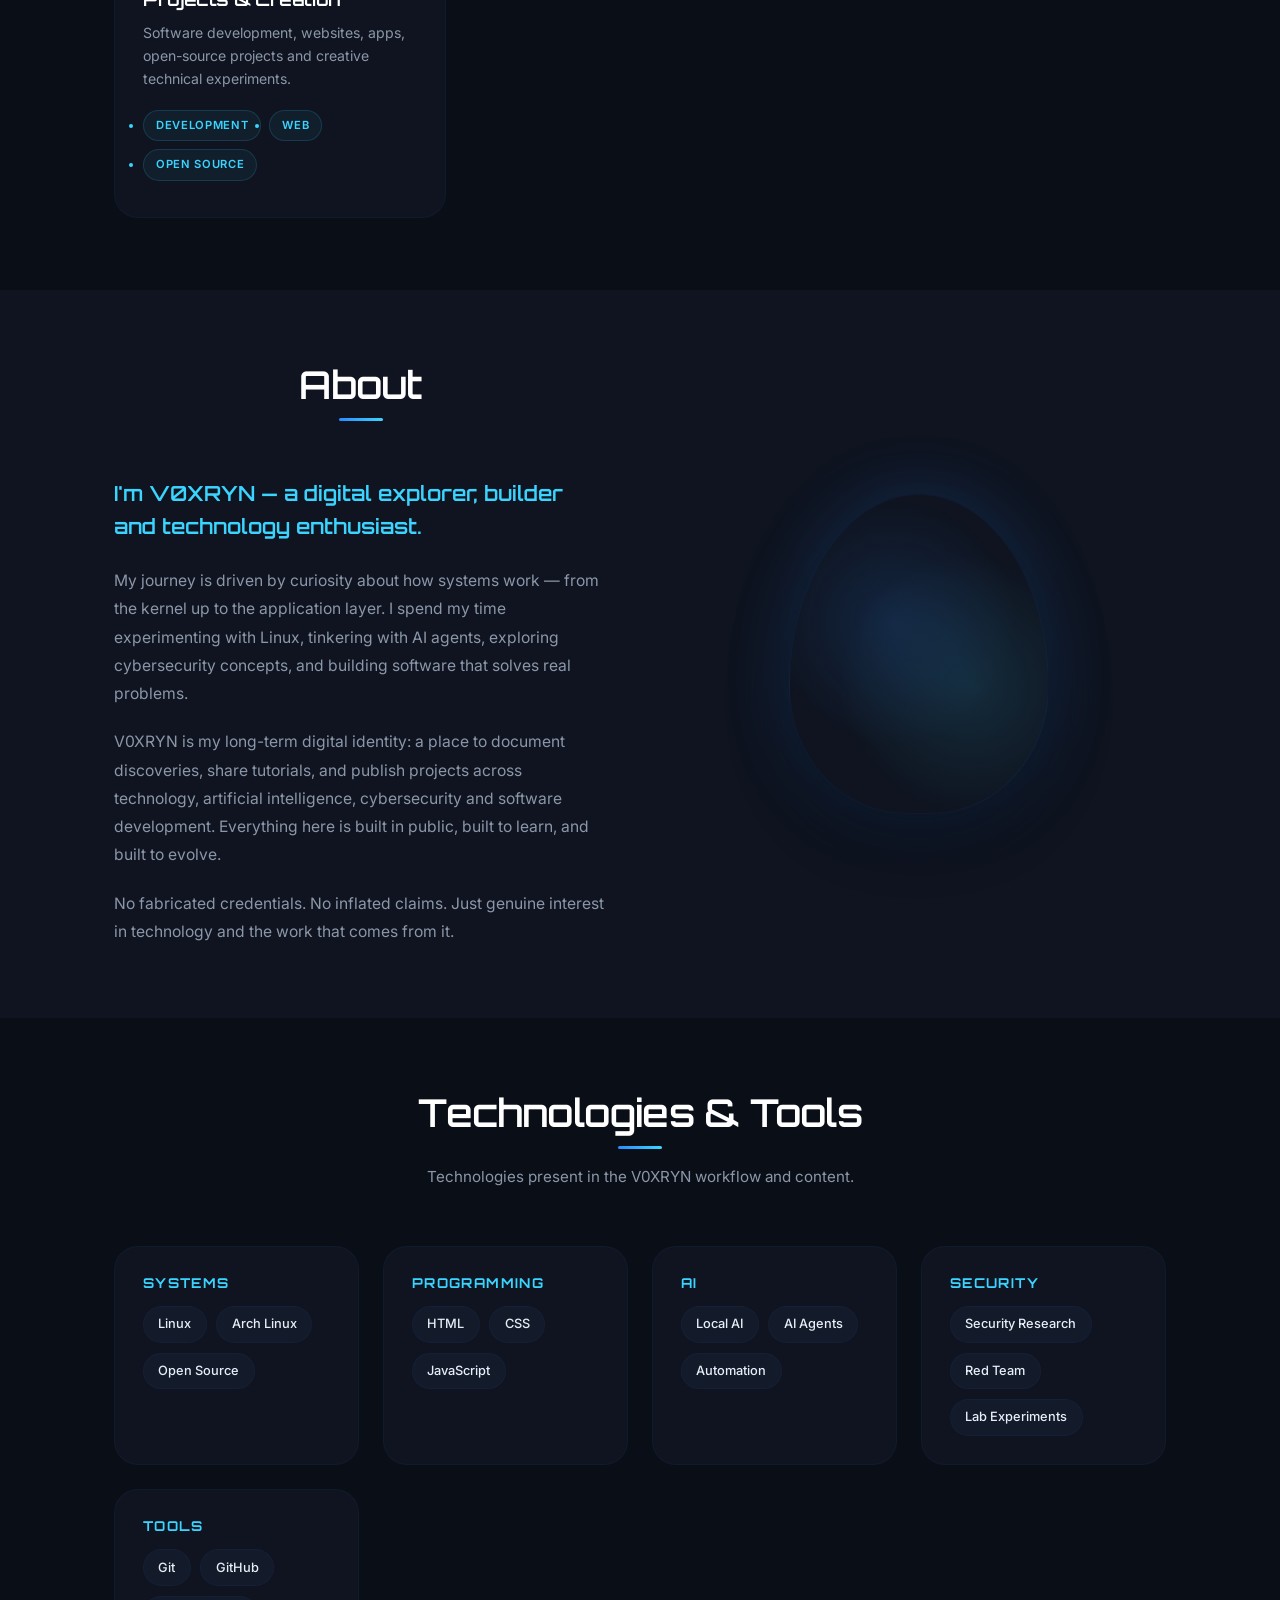
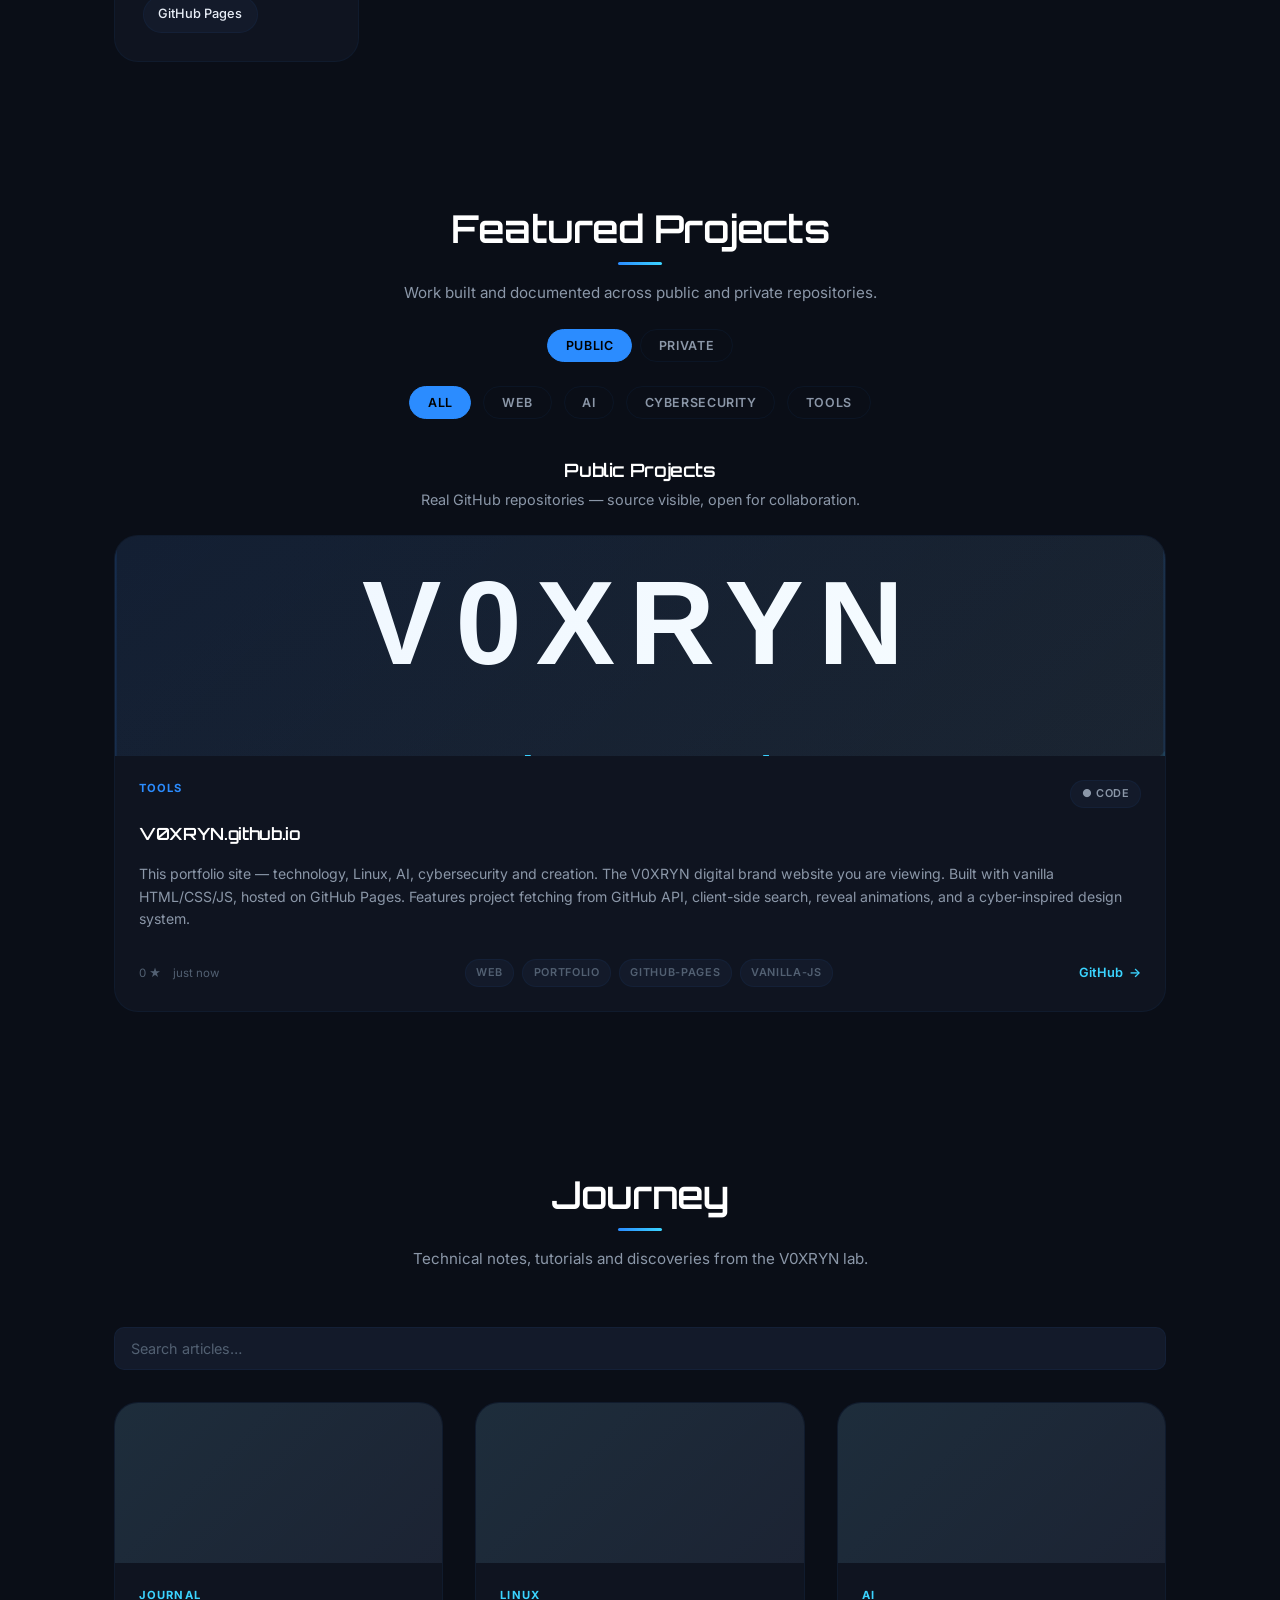
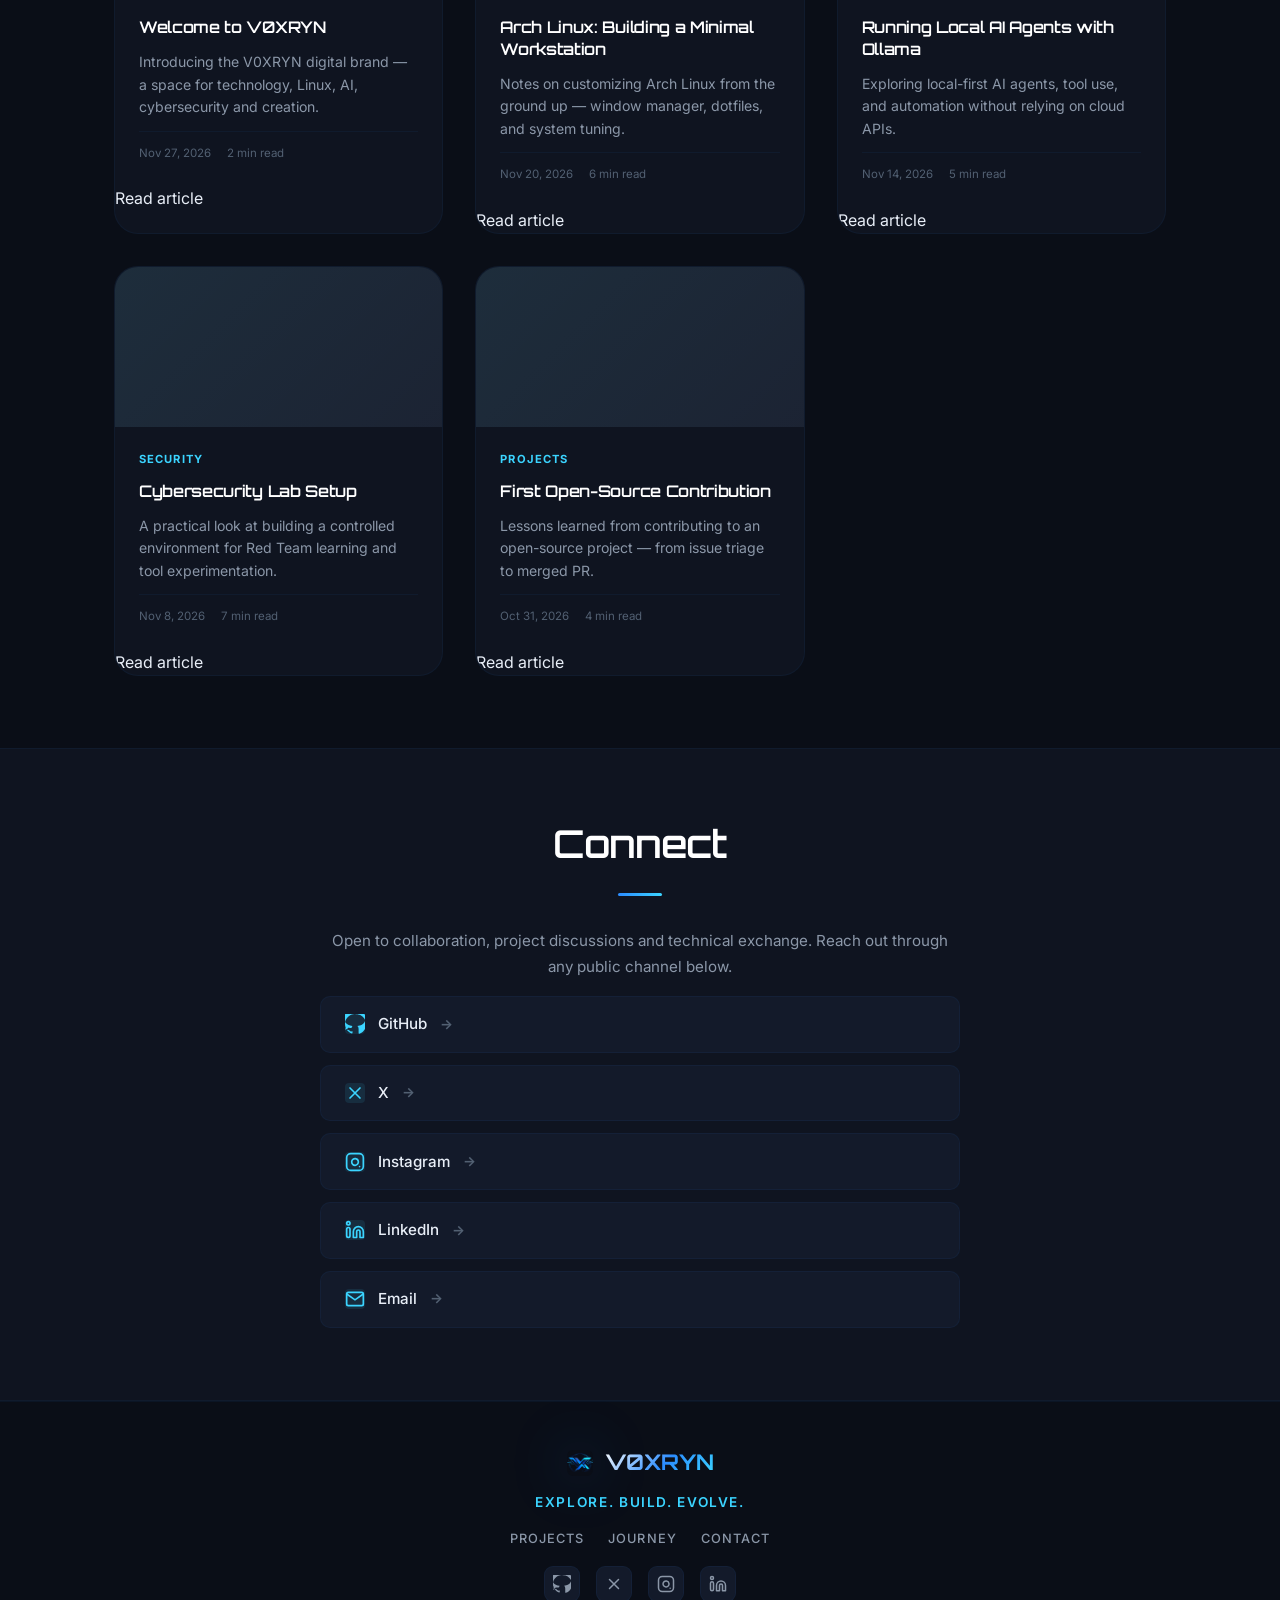
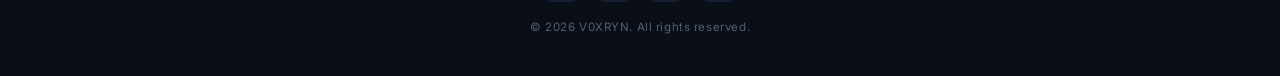
==== commit 765cf718: "feat(projects): complete premium upgrade - GitHub API with 8s timeout, graceful fallback, deduplicat" ====
--- a/index.html
+++ b/index.html
@@ -249,10 +249,10 @@
           </div>
           <div class="project-filters">
             <button class="filter-btn active" data-filter="all">All</button>
-            <button class="filter-btn" data-filter="linux">Linux</button>
+            <button class="filter-btn" data-filter="web">Web</button>
             <button class="filter-btn" data-filter="ai">AI</button>
-            <button class="filter-btn" data-filter="security">Security</button>
-            <button class="filter-btn" data-filter="web">Web</button>
+            <button class="filter-btn" data-filter="cybersecurity">Cybersecurity</button>
+            <button class="filter-btn" data-filter="tools">Tools</button>
           </div>
         </div>
 
@@ -371,6 +371,9 @@
       <p class="footer-copy">© <span id="year"></span> V0XRYN. All rights reserved.</p>
     </div>
   </footer>
+
+  <!-- Project modals container -->
+  <div id="project-modals"></div>
 
   <!-- Data: blog posts (local, maintainable) -->
   <script src="assets/js/blog.js"></script>
--- a/assets/css/style.css
+++ b/assets/css/style.css
@@ -780,8 +780,21 @@
 
 .projects-grid {
   display: grid;
-  grid-template-columns: repeat(auto-fit, minmax(300px, 1fr));
+  grid-template-columns: repeat(auto-fit, minmax(320px, 1fr));
   gap: 2rem;
+}
+
+/* Featured project card - larger, richer */
+.project-card-featured {
+  grid-column: span 1;
+}
+@media (min-width: 900px) {
+  .project-card-featured {
+    grid-column: span 2;
+  }
+  .projects-grid {
+    grid-auto-flow: dense;
+  }
 }
 
 .project-card {
@@ -886,6 +899,15 @@
   margin: 0;
 }
 
+.project-status {
+  font-size: 0.72rem;
+  font-weight: 600;
+  text-transform: uppercase;
+  letter-spacing: 0.06em;
+  color: var(--cyan);
+  margin: 0 0 0.5rem;
+}
+
 .project-footer {
   margin-top: auto;
   padding-top: 1rem;
@@ -921,6 +943,12 @@
   border-radius: var(--radius-full);
 }
 
+.project-links {
+  display: flex;
+  gap: 0.75rem;
+  align-items: center;
+}
+
 .project-link {
   display: inline-flex;
   align-items: center;
@@ -934,6 +962,20 @@
 
 .project-link:hover {
   color: var(--blue);
+}
+
+.project-link-primary {
+  background: var(--blue);
+  color: #000;
+  padding: 0.5rem 1rem;
+  border-radius: 8px;
+  font-size: 0.78rem;
+  box-shadow: var(--blue-glow);
+}
+.project-link-primary:hover {
+  background: #5aa3ff;
+  color: #000;
+  box-shadow: 0 0 30px var(--blue-glow);
 }
 
 .projects-note {
@@ -999,10 +1041,7 @@
   margin-bottom: 1.5rem;
 }
 
-/* ======================== Monogram Fallback ======================== */
-/* Monogram is generated as data:image/svg+xml via JS, no extra CSS needed */
-
-/* PRIVATE badge on project cards */
+/* ======================== Badges ======================== */
 .project-badge {
   position: absolute;
   top: 1rem;
@@ -1023,7 +1062,6 @@
   border: 1px solid rgba(255, 255, 255, 0.2);
 }
 
-/* LIVE badge */
 .project-badge-live {
   background: #10B981;
   color: #000;
@@ -1035,16 +1073,6 @@
   color: var(--text-dim);
 }
 
-/* Private project status */
-.project-status {
-  font-size: 0.72rem;
-  font-weight: 600;
-  text-transform: uppercase;
-  letter-spacing: 0.06em;
-  color: var(--cyan);
-  margin: 0 0 0.5rem;
-}
-
 /* Private source link styling (replaces "View on GitHub") */
 .project-source-private {
   display: inline-flex;
@@ -1055,13 +1083,188 @@
   font-weight: 600;
 }
 
-/* Private Projects section header tweaks */
-.private-projects-section .section-sub {
-  color: var(--text-muted);
-}
-
-.private-projects-section .projects-header {
-  text-align: center;
+/* ======================== Project Modals ======================== */
+.modal-overlay {
+  position: fixed;
+  inset: 0;
+  z-index: 1000;
+  background: rgba(0, 0, 0, 0.85);
+  backdrop-filter: blur(8px);
+  display: flex;
+  align-items: center;
+  justify-content: center;
+  padding: 2rem;
+  opacity: 0;
+  visibility: hidden;
+  transition: opacity var(--transition-fast), visibility var(--transition-fast);
+}
+
+.modal-overlay.open {
+  opacity: 1;
+  visibility: visible;
+}
+
+.modal-container {
+  position: relative;
+  width: 100%;
+  max-width: 900px;
+  max-height: 90vh;
+  overflow-y: auto;
+  transform: translateY(20px);
+  transition: transform var(--transition);
+}
+
+.modal-overlay.open .modal-container {
+  transform: translateY(0);
+}
+
+.modal-close {
+  position: absolute;
+  top: -40px;
+  right: 0;
+  width: 36px;
+  height: 36px;
+  background: var(--surface-elevated);
+  border: 1px solid var(--border);
+  border-radius: 50%;
+  color: var(--text);
+  font-size: 1.5rem;
+  line-height: 1;
+  cursor: pointer;
+  display: flex;
+  align-items: center;
+  justify-content: center;
+  z-index: 10;
+  transition: all var(--transition-fast);
+}
+.modal-close:hover {
+  background: var(--blue);
+  border-color: var(--blue);
+  color: #000;
+}
+
+.modal-content {
+  background: var(--surface);
+  border: 1px solid var(--border);
+  border-radius: var(--radius-lg);
+  overflow: hidden;
+  box-shadow: var(--shadow-card), var(--shadow-glow);
+}
+
+.modal-preview {
+  position: relative;
+  height: 300px;
+  background: var(--navy);
+  overflow: hidden;
+}
+
+.modal-preview img {
+  width: 100%;
+  height: 100%;
+  object-fit: cover;
+  object-position: center;
+}
+
+.modal-preview iframe {
+  width: 100%;
+  height: 100%;
+  border: none;
+}
+
+.modal-preview .project-badge {
+  top: 1rem;
+  right: 1rem;
+}
+
+.modal-body {
+  padding: 2rem;
+}
+
+.modal-header {
+  display: flex;
+  align-items: flex-start;
+  gap: 0.75rem;
+  margin-bottom: 1rem;
+}
+
+.modal-title {
+  font-size: 1.5rem;
+  color: var(--white);
+  font-family: "Orbitron", sans-serif;
+  font-weight: 600;
+}
+
+.modal-tagline {
+  color: var(--cyan);
+  font-size: 1rem;
+  font-weight: 500;
+  margin-bottom: 1rem;
+}
+
+.modal-desc {
+  color: var(--text-muted);
+  line-height: 1.7;
+  margin-bottom: 1.5rem;
+}
+
+.modal-section {
+  margin-bottom: 1.5rem;
+}
+
+.modal-section h3 {
+  font-size: 0.85rem;
+  color: var(--cyan);
+  text-transform: uppercase;
+  letter-spacing: 0.1em;
+  margin-bottom: 0.75rem;
+  font-weight: 700;
+}
+
+.modal-tags {
+  display: flex;
+  flex-wrap: wrap;
+  gap: 0.5rem;
+}
+
+.modal-tags span {
+  font-size: 0.7rem;
+  font-weight: 600;
+  color: var(--text-dim);
+  text-transform: uppercase;
+  letter-spacing: 0.06em;
+  padding: 0.28rem 0.65rem;
+  background: var(--surface-elevated);
+  border: 1px solid var(--border-soft);
+  border-radius: var(--radius-full);
+}
+
+.modal-features {
+  list-style: none;
+  display: grid;
+  gap: 0.5rem;
+}
+
+.modal-features li {
+  color: var(--text);
+  padding-left: 1.5rem;
+  position: relative;
+  font-size: 0.9rem;
+}
+.modal-features li::before {
+  content: "▸";
+  position: absolute;
+  left: 0;
+  color: var(--cyan);
+  font-weight: 700;
+}
+
+.modal-actions {
+  display: flex;
+  gap: 1rem;
+  flex-wrap: wrap;
+  margin-top: 1.5rem;
+  padding-top: 1.5rem;
+  border-top: 1px solid var(--border-soft);
 }
 
 /* ======================== Blog ======================== */
@@ -1399,10 +1602,6 @@
     order: -1;
   }
 
-  .about-stats {
-    flex-wrap: wrap;
-  }
-
   .projects-header {
     flex-direction: column;
     align-items: center;
@@ -1412,6 +1611,12 @@
     order: -1;
     margin-top: 0.5rem;
   }
+
+  @media (min-width: 900px) {
+    .project-card-featured {
+      grid-column: span 2;
+    }
+  }
 }
 
 @media (max-width: 480px) {
@@ -1456,6 +1661,18 @@
   .footer-nav {
     flex-direction: column;
     gap: 0.75rem;
+  }
+
+  .modal-body {
+    padding: 1.5rem;
+  }
+
+  .modal-preview {
+    height: 200px;
+  }
+
+  .modal-actions {
+    flex-direction: column;
   }
 }
 
@@ -1485,4 +1702,4 @@
   .about-silhouette {
     animation: none;
   }
-}
+}
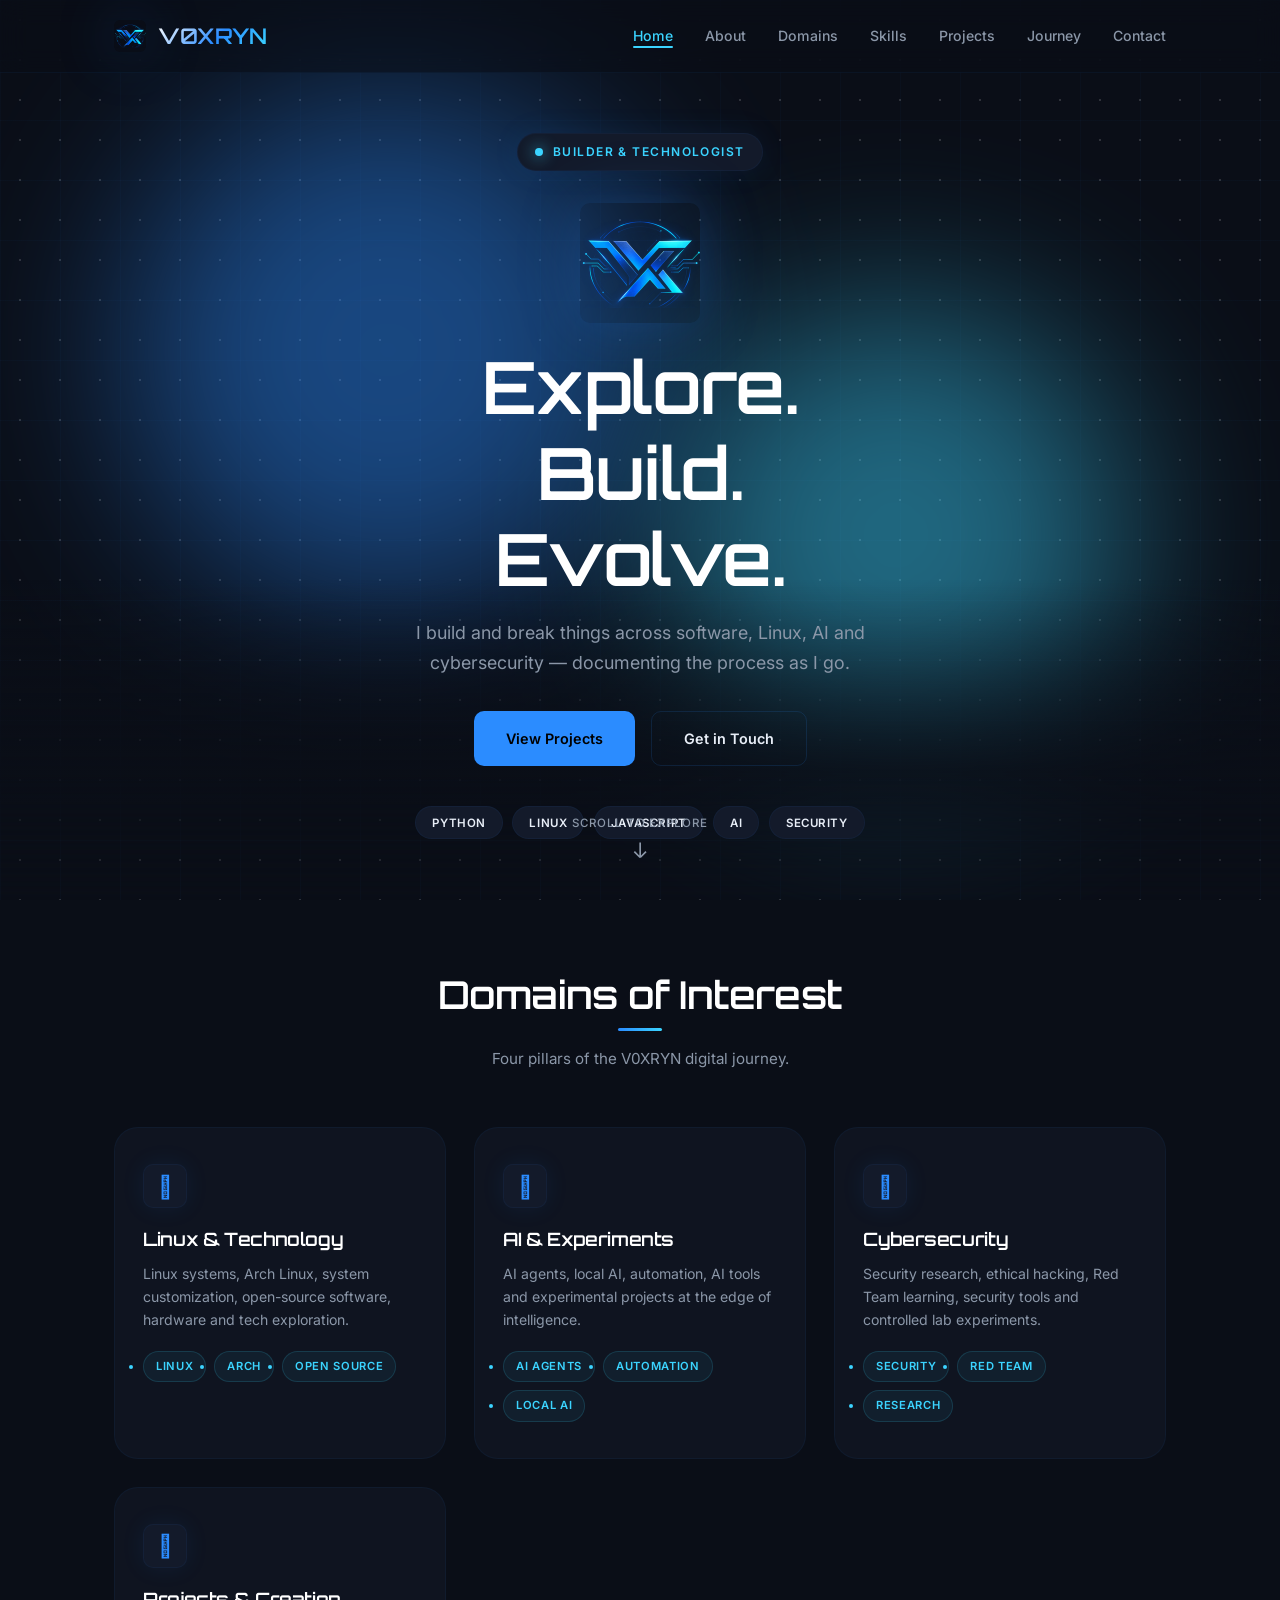
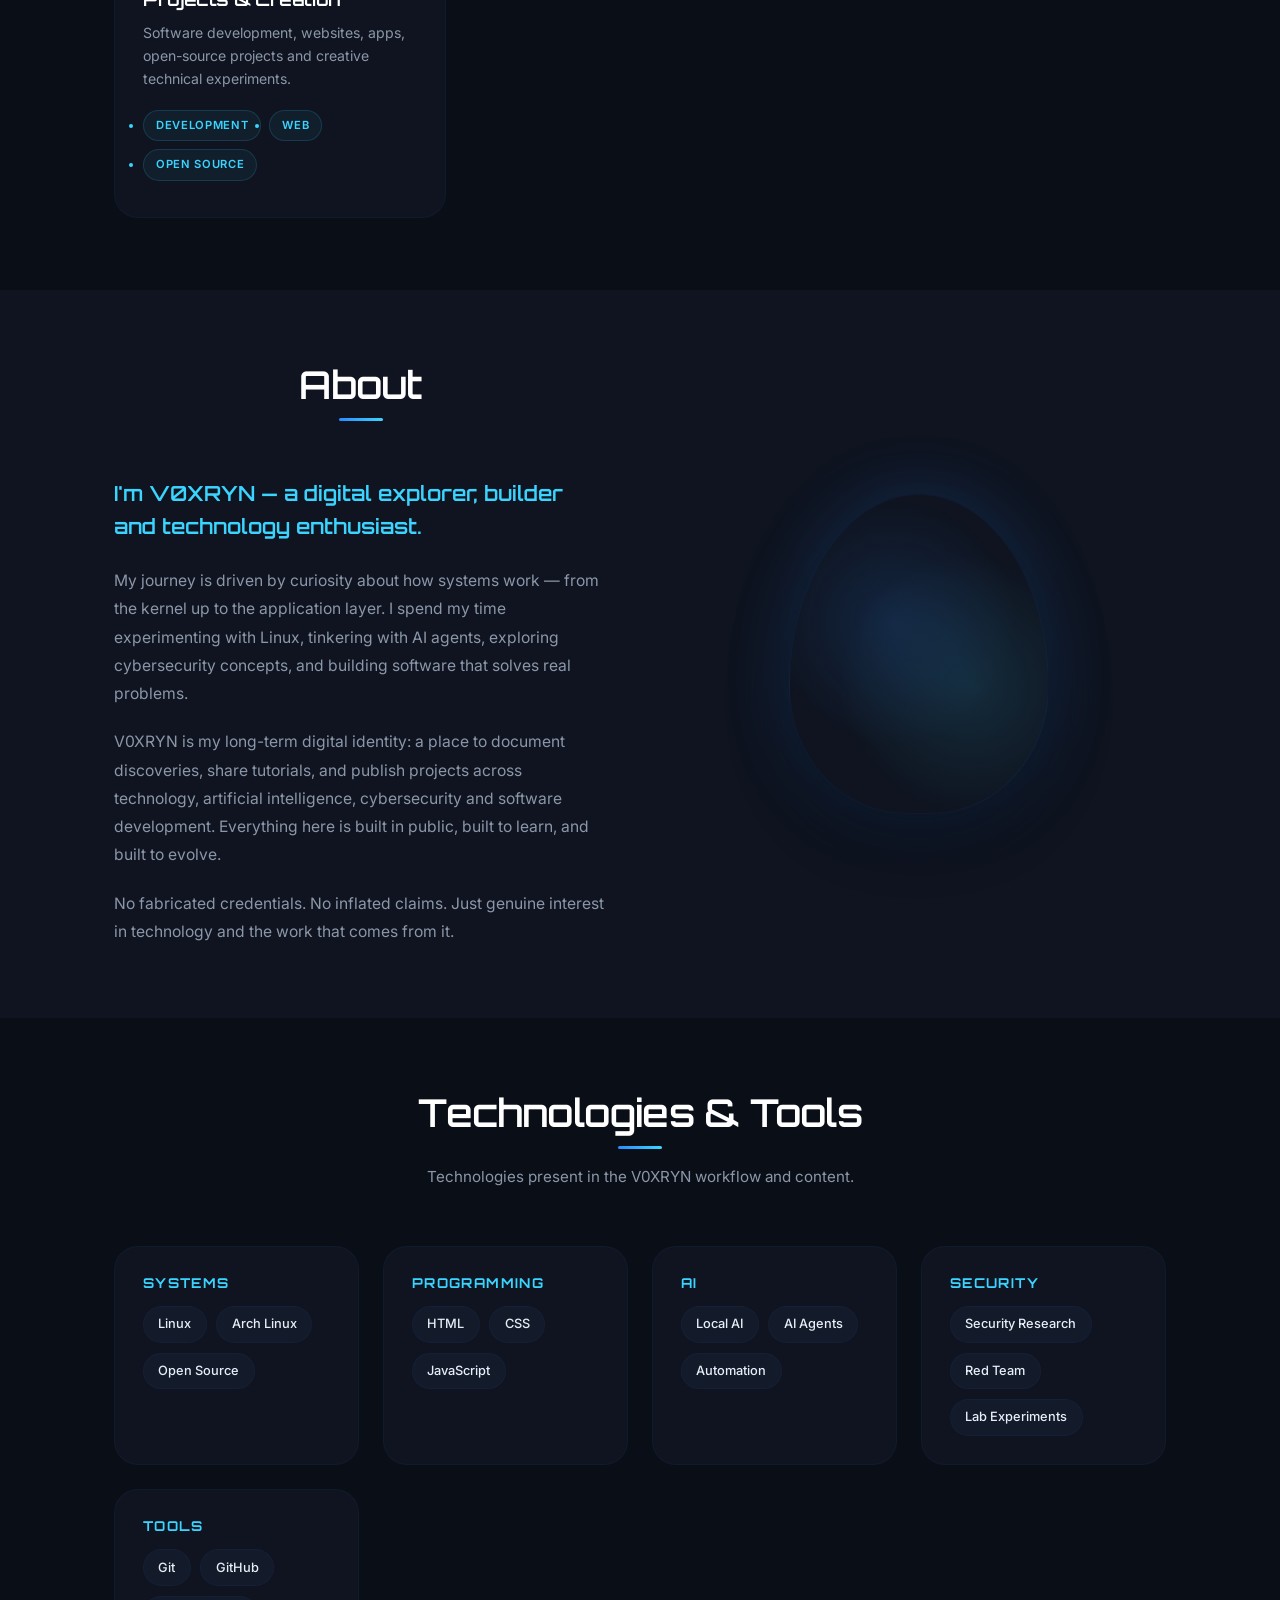
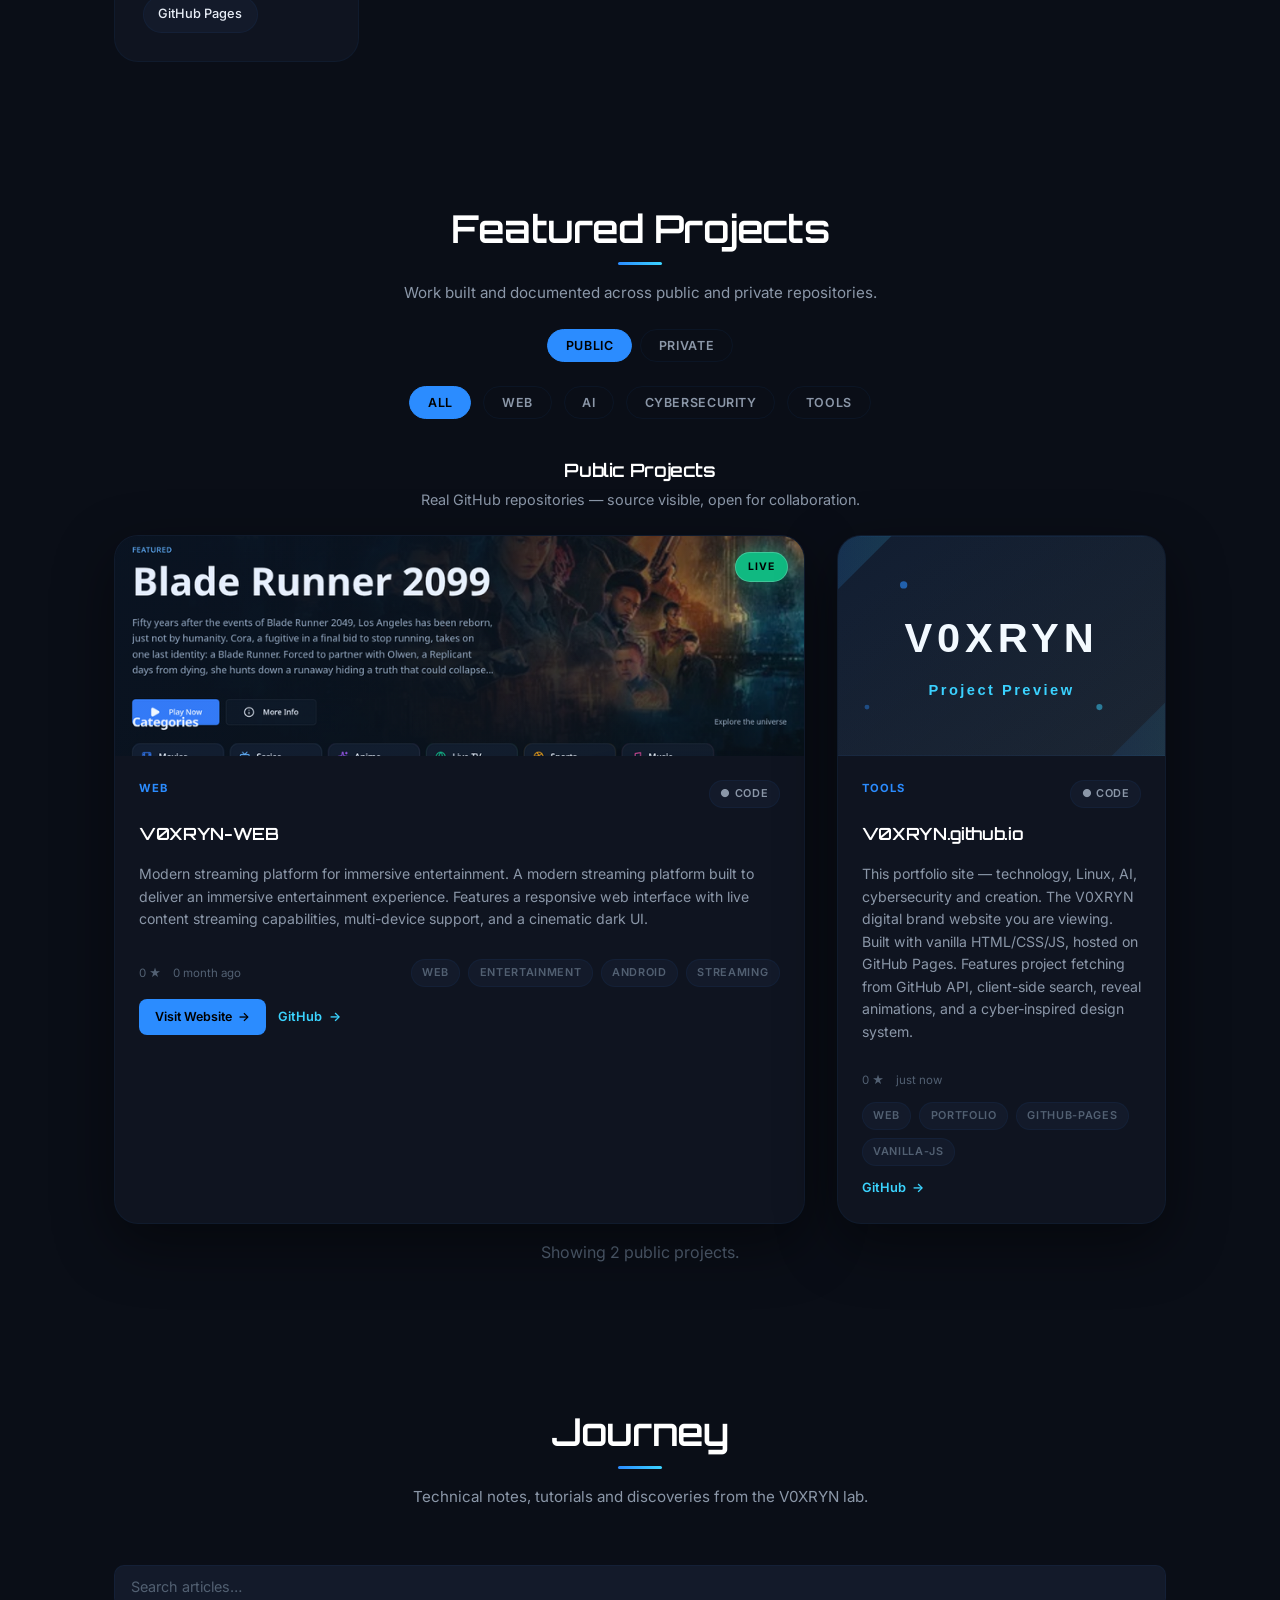
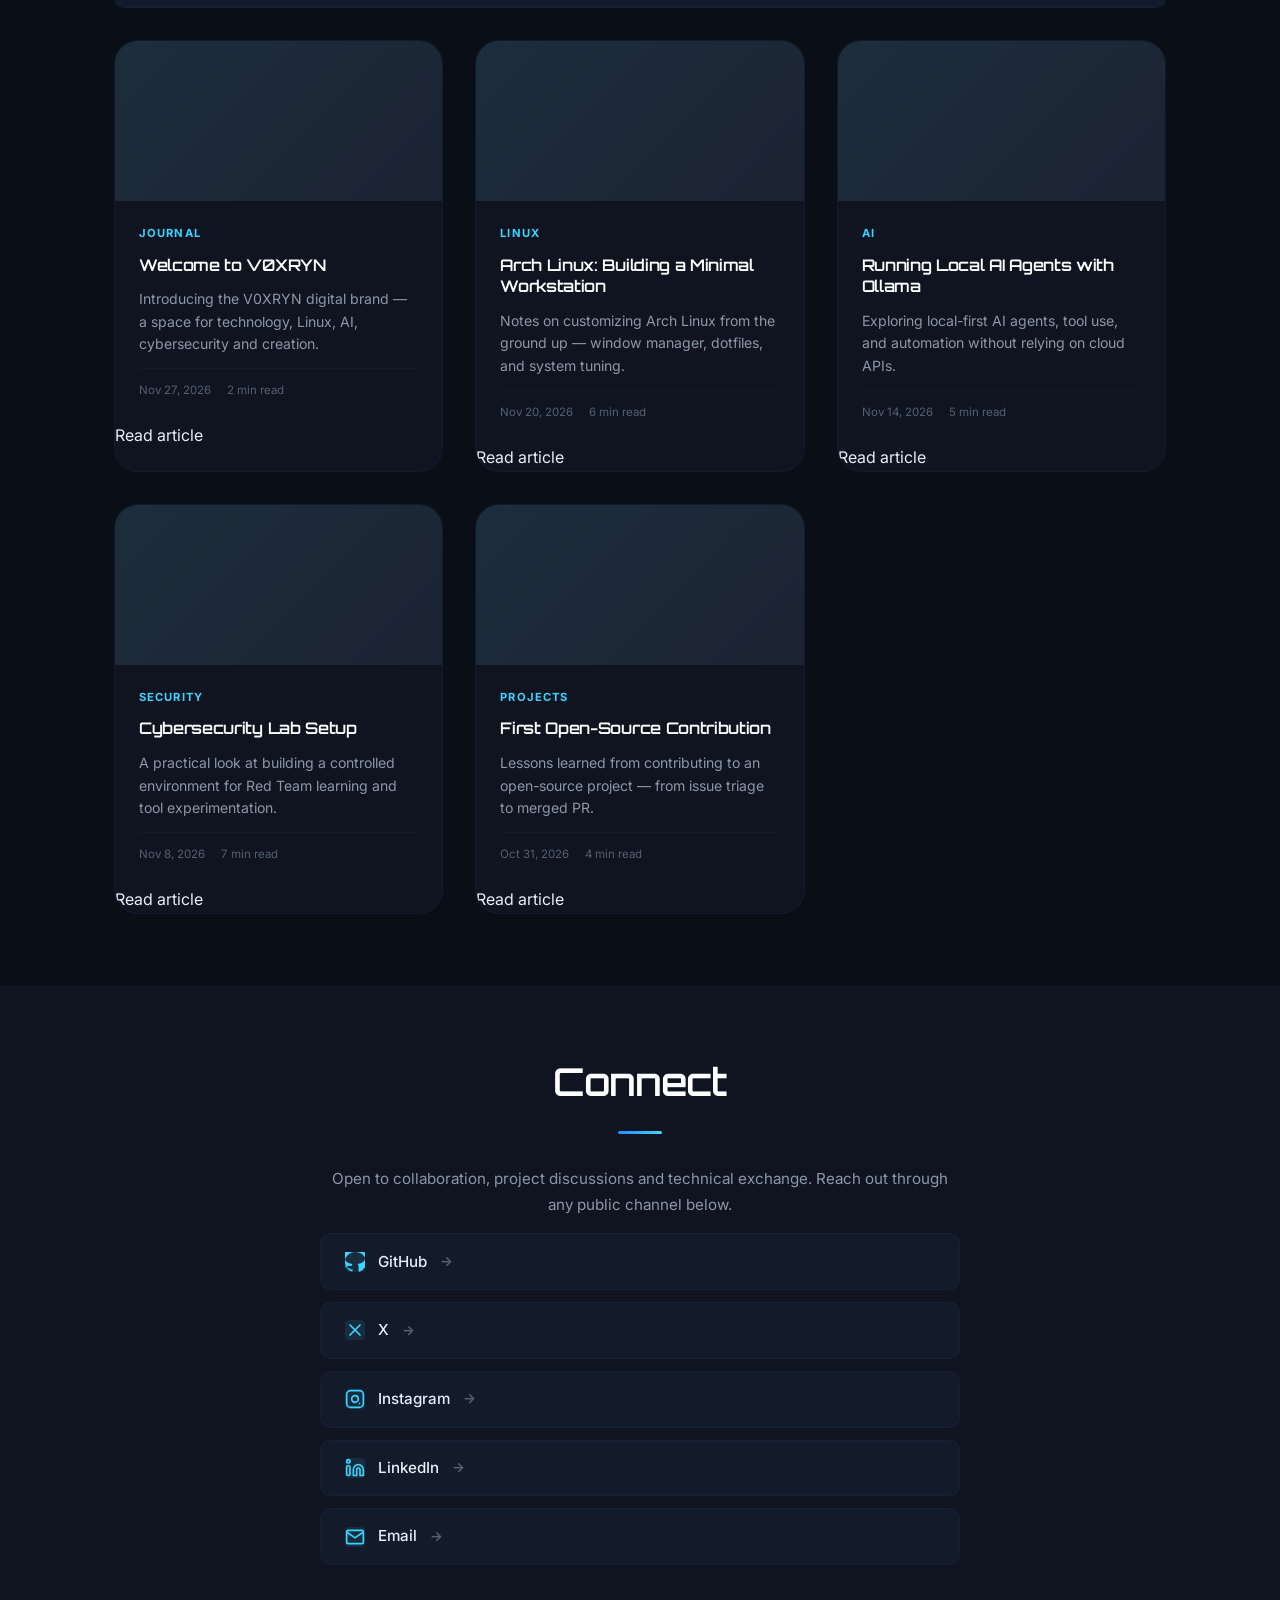
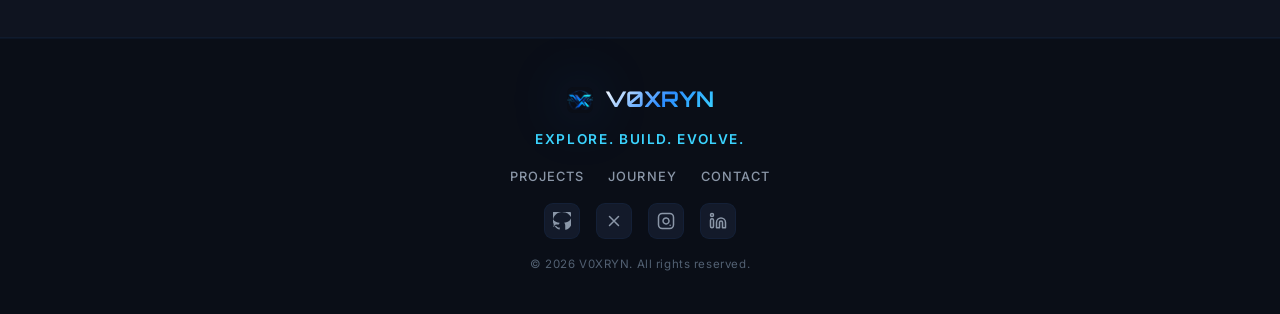
==== commit 80360508: "feat(hero): sharper positioning, tech strip, staggered reveal - Hero label now reads Builder & Techn" ====
--- a/index.html
+++ b/index.html
@@ -91,7 +91,7 @@
       </div>
       <div class="hero-container">
         <div class="hero-content">
-          <span class="hero-label">Digital Brand</span>
+          <span class="hero-label">Builder &amp; Technologist</span>
           <div class="hero-logo">
             <img src="assets/img/logo.png" alt="V0XRYN brand mark" class="hero-logo-img" width="120" height="120">
           </div>
@@ -100,10 +100,17 @@
             <span class="hero-line">Build.</span>
             <span class="hero-line">Evolve.</span>
           </h1>
-          <p class="hero-description">A digital journey through technology, Linux, AI, cybersecurity and creation.</p>
+          <p class="hero-description">I build and break things across software, Linux, AI and cybersecurity — documenting the process as I go.</p>
           <div class="hero-cta">
-            <a class="btn btn-primary" href="#projects">Explore Projects</a>
-            <a class="btn btn-ghost" href="#about">About Me</a>
+            <a class="btn btn-primary" href="#projects">View Projects</a>
+            <a class="btn btn-ghost" href="#connect">Get in Touch</a>
+          </div>
+          <div class="hero-stack" aria-label="Core technologies">
+            <span class="hero-stack-item">Python</span>
+            <span class="hero-stack-item">Linux</span>
+            <span class="hero-stack-item">JavaScript</span>
+            <span class="hero-stack-item">AI</span>
+            <span class="hero-stack-item">Security</span>
           </div>
         </div>
       </div>
--- a/assets/css/style.css
+++ b/assets/css/style.css
@@ -364,6 +364,8 @@
   text-transform: uppercase;
   margin-bottom: 2rem;
   box-shadow: 0 0 30px var(--glow-soft);
+  position: relative;
+  overflow: hidden;
 }
 
 .hero-label::before {
@@ -373,6 +375,12 @@
   background: var(--cyan);
   border-radius: 50%;
   box-shadow: 0 0 15px var(--cyan);
+  animation: pulse-dot 2s ease-in-out infinite;
+}
+
+@keyframes pulse-dot {
+  0%, 100% { opacity: 1; transform: scale(1); }
+  50% { opacity: 0.5; transform: scale(0.8); }
 }
 
 .hero-logo {
@@ -409,7 +417,7 @@
 .hero-description {
   font-size: clamp(1rem, 1.4vw, 1.25rem);
   color: var(--text-muted);
-  margin-bottom: 2.25rem;
+  margin-bottom: 2rem;
   max-width: 520px;
   margin-left: auto;
   margin-right: auto;
@@ -421,6 +429,33 @@
   gap: 1rem;
   justify-content: center;
   flex-wrap: wrap;
+  margin-bottom: 2.5rem;
+}
+
+.hero-stack {
+  display: flex;
+  flex-wrap: wrap;
+  gap: 0.6rem;
+  justify-content: center;
+  align-items: center;
+}
+
+.hero-stack-item {
+  background: var(--surface-elevated);
+  border: 1px solid var(--border-soft);
+  border-radius: var(--radius-full);
+  padding: 0.4rem 1rem;
+  font-size: 0.72rem;
+  font-weight: 600;
+  color: var(--text);
+  letter-spacing: 0.05em;
+  text-transform: uppercase;
+  transition: border-color var(--transition-fast), background var(--transition-fast), box-shadow var(--transition-fast);
+}
+
+.hero-stack-item:hover {
+  border-color: var(--blue);
+  box-shadow: 0 0 20px var(--glow-soft);
 }
 
 .btn {
@@ -500,6 +535,46 @@
 @keyframes float {
   0%, 100% { transform: translateX(-50%) translateY(0); }
   50% { transform: translateX(-50%) translateY(-10px); }
+}
+
+@keyframes hero-reveal-up {
+  from { opacity: 0; transform: translateY(20px); }
+  to { opacity: 1; transform: translateY(0); }
+}
+
+.hero-line {
+  display: block;
+  opacity: 0;
+  animation: hero-reveal-up 0.6s ease-out forwards;
+}
+
+.hero-line:nth-child(1) { animation-delay: 0.1s; }
+.hero-line:nth-child(2) { animation-delay: 0.3s; }
+.hero-line:nth-child(3) { animation-delay: 0.5s; }
+
+.hero-label {
+  opacity: 0;
+  animation: hero-reveal-up 0.6s ease-out forwards 0.2s;
+}
+
+.hero-description {
+  opacity: 0;
+  animation: hero-reveal-up 0.6s ease-out forwards 0.7s;
+}
+
+.hero-cta {
+  opacity: 0;
+  animation: hero-reveal-up 0.6s ease-out forwards 0.9s;
+}
+
+.hero-stack {
+  opacity: 0;
+  animation: hero-reveal-up 0.6s ease-out forwards 1.1s;
+}
+
+.hero-logo-img {
+  opacity: 0;
+  animation: hero-reveal-up 0.8s ease-out forwards 0s;
 }
 
 /* ======================== Sections ======================== */
@@ -802,24 +877,25 @@
   border: 1px solid var(--border-soft);
   border-radius: var(--radius-lg);
   overflow: hidden;
-  transition: transform var(--transition), border-color var(--transition), box-shadow var(--transition);
+  transition: transform var(--transition), border-color var(--transition), box-shadow var(--transition), box-shadow var(--shadow-card);
   display: flex;
   flex-direction: column;
+  position: relative;
+  box-shadow: var(--shadow-card);
 }
 
 .project-card:hover {
   border-color: var(--border);
-  box-shadow: var(--shadow-card);
+  box-shadow: var(--shadow-card), var(--shadow-glow);
   transform: translateY(-6px);
 }
 
-/* ======================== Project Previews (Unified) ======================== */
 .project-preview {
-  height: 220px;
-  background: var(--navy);
   position: relative;
   overflow: hidden;
-  flex-shrink: 0;
+  height: 220px;
+  aspect-ratio: 16 / 9;
+  background: linear-gradient(135deg, rgba(43, 140, 255, 0.08), rgba(59, 212, 255, 0.04));
 }
 
 .project-preview img {
@@ -841,6 +917,23 @@
 
 .project-card:hover .project-preview img {
   transform: scale(1.03);
+}
+
+.project-card::before {
+  content: "";
+  position: absolute;
+  top: 0;
+  left: 0;
+  width: 100%;
+  height: 3px;
+  background: linear-gradient(90deg, var(--blue), var(--cyan));
+  transform: scaleX(0);
+  transition: transform var(--transition);
+  z-index: 1;
+}
+
+.project-card:hover::before {
+  transform: scaleX(1);
 }
 
 .project-preview::after {
